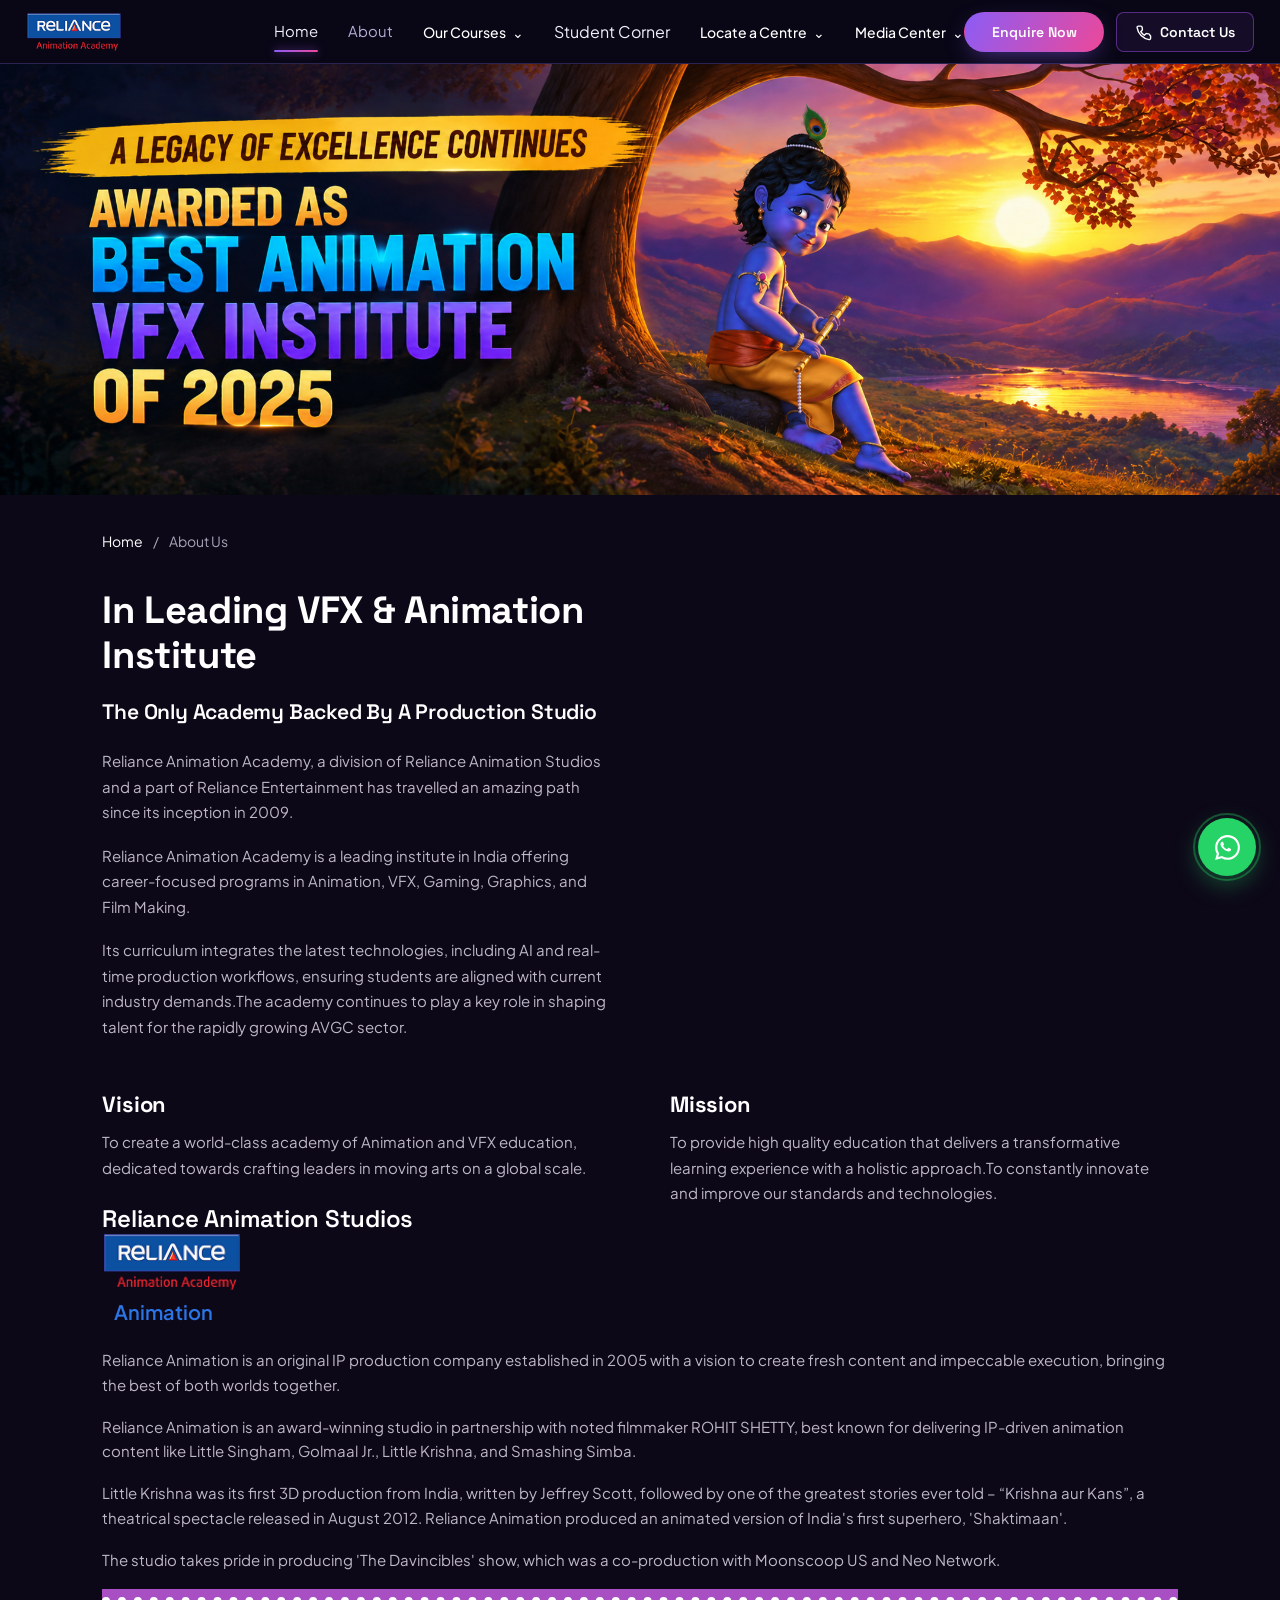
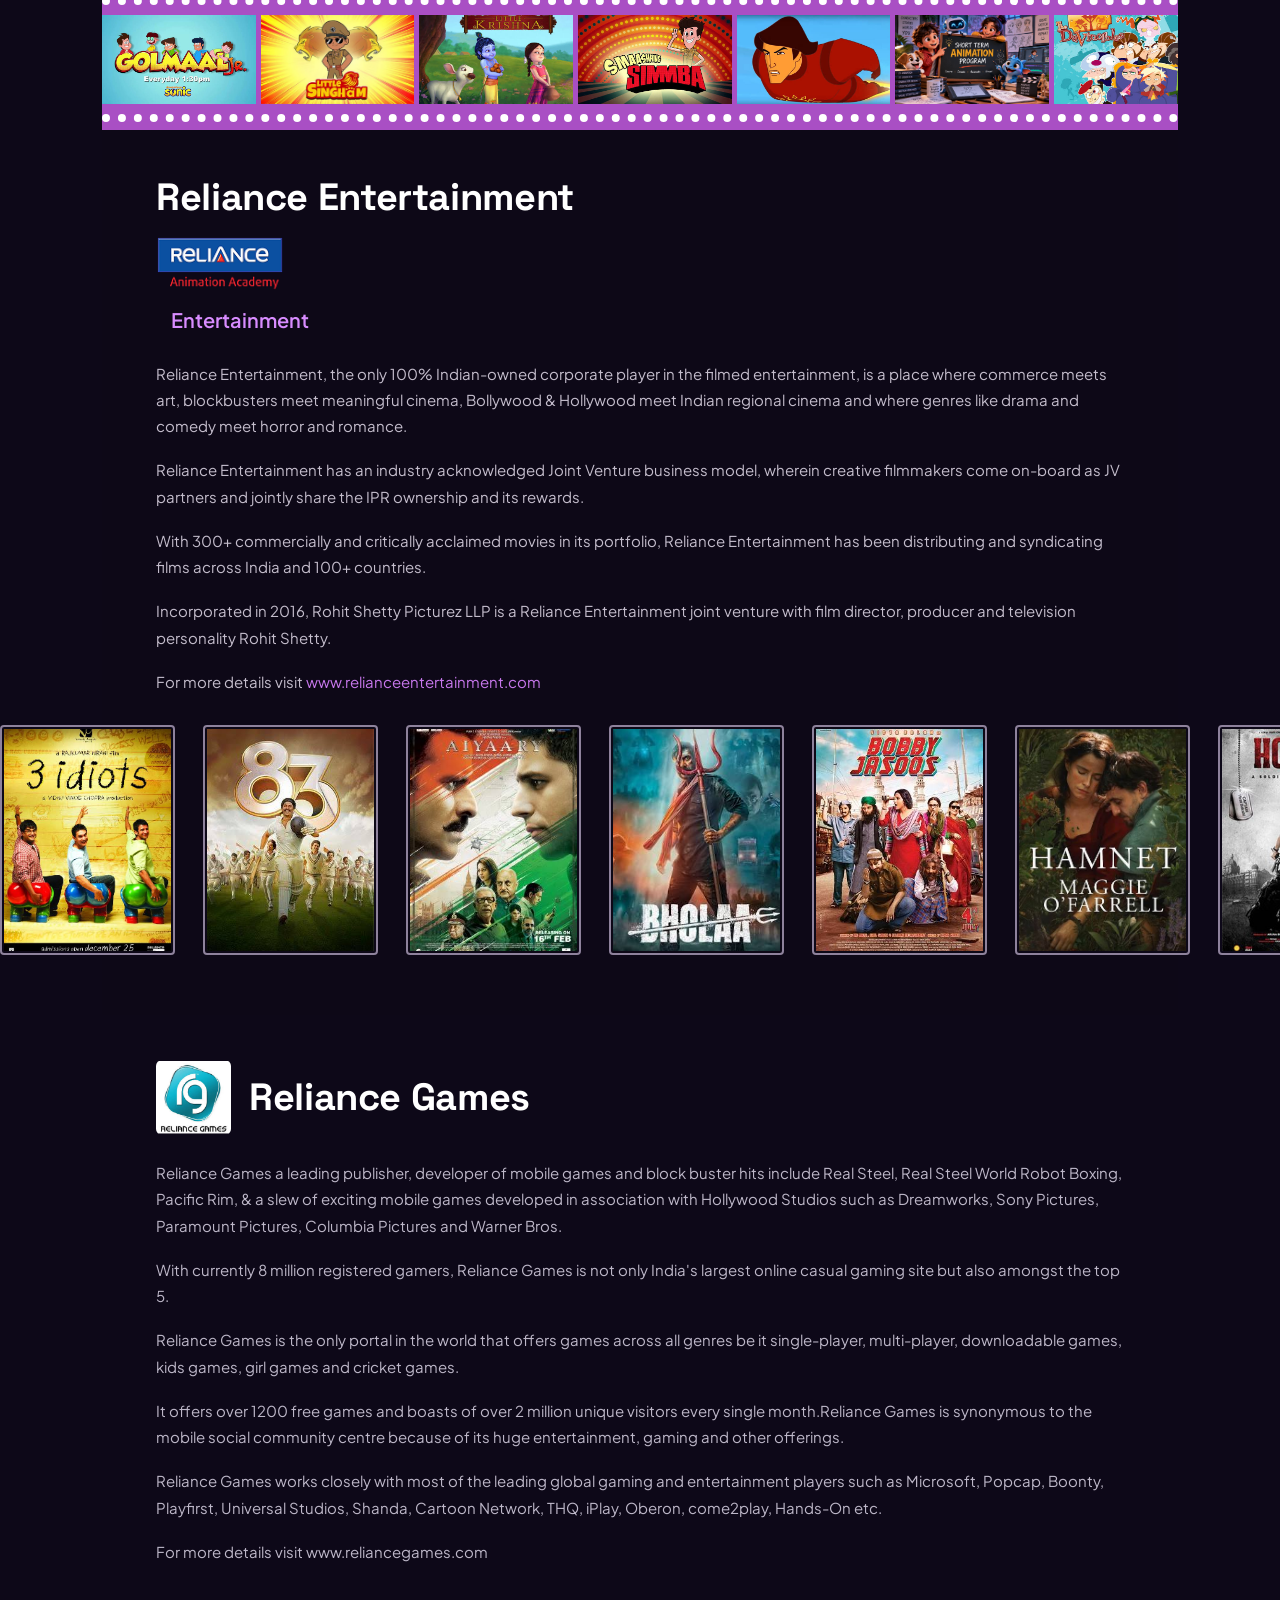
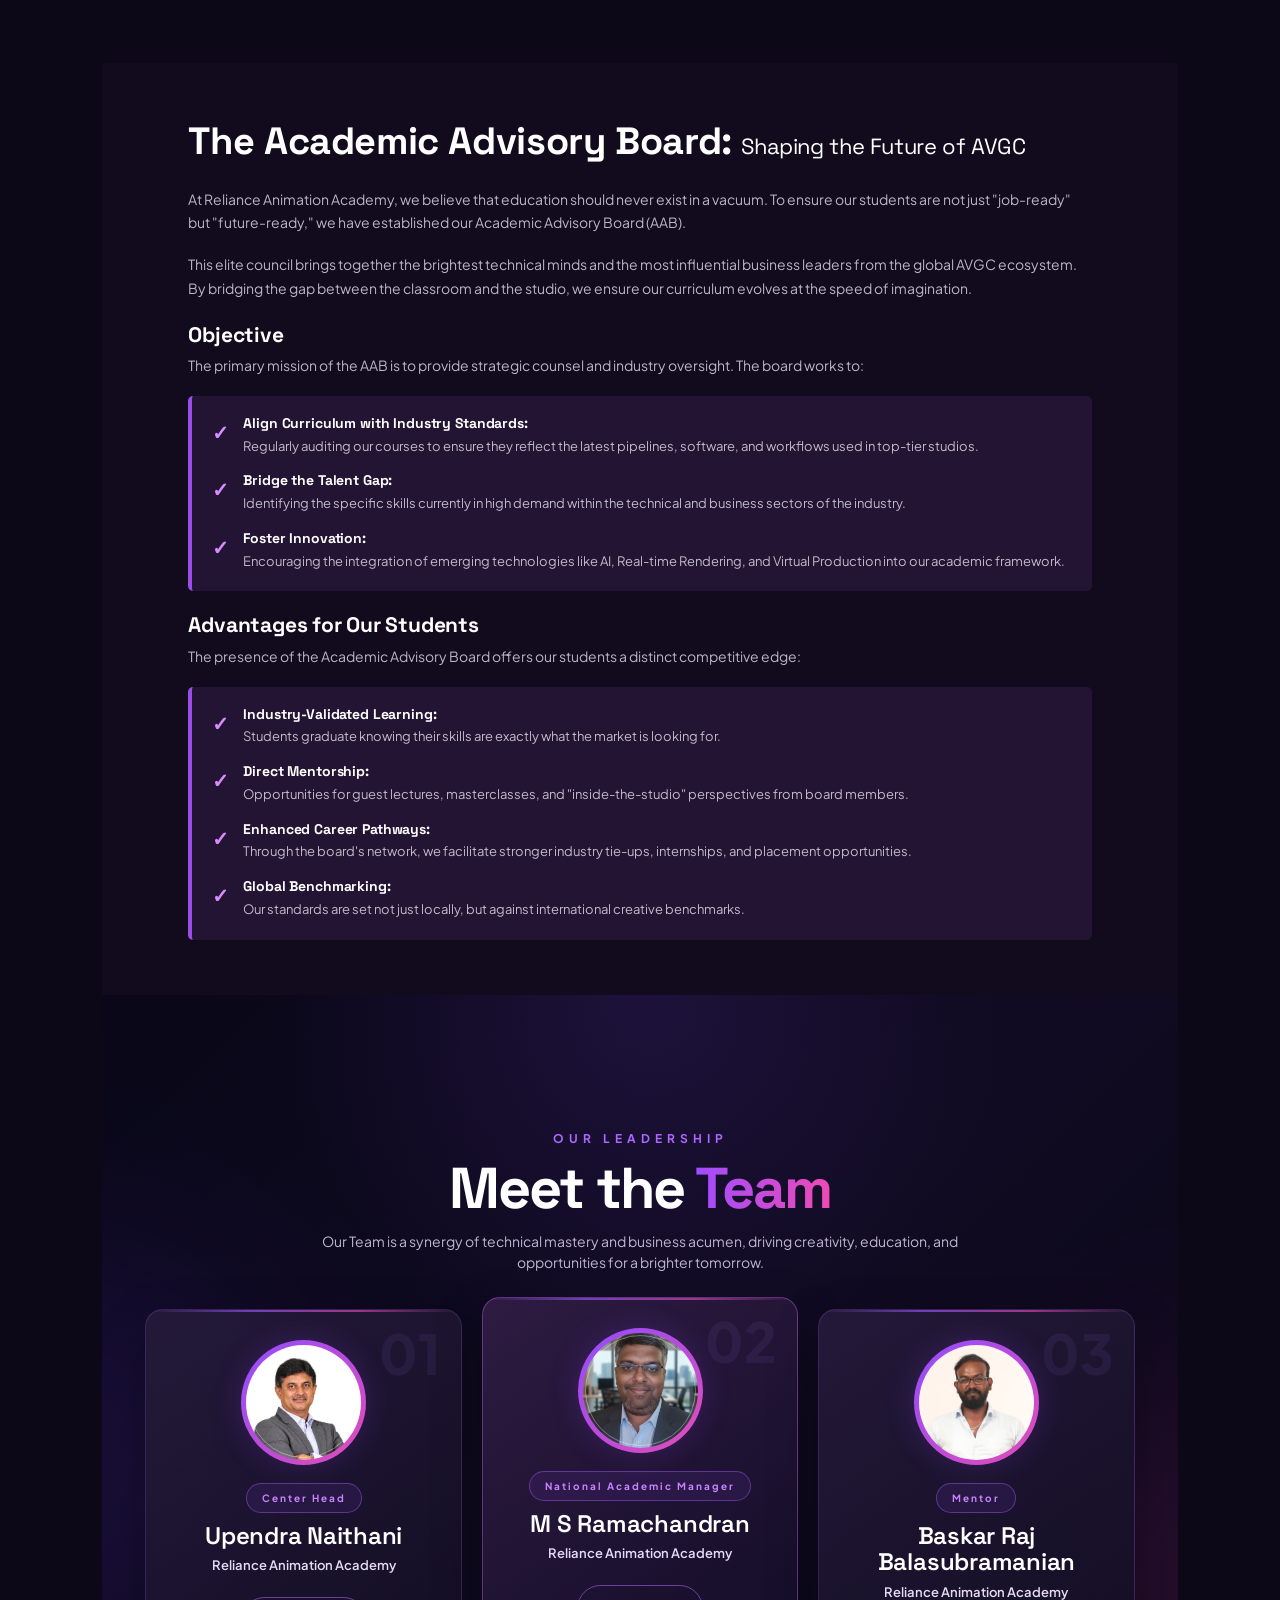
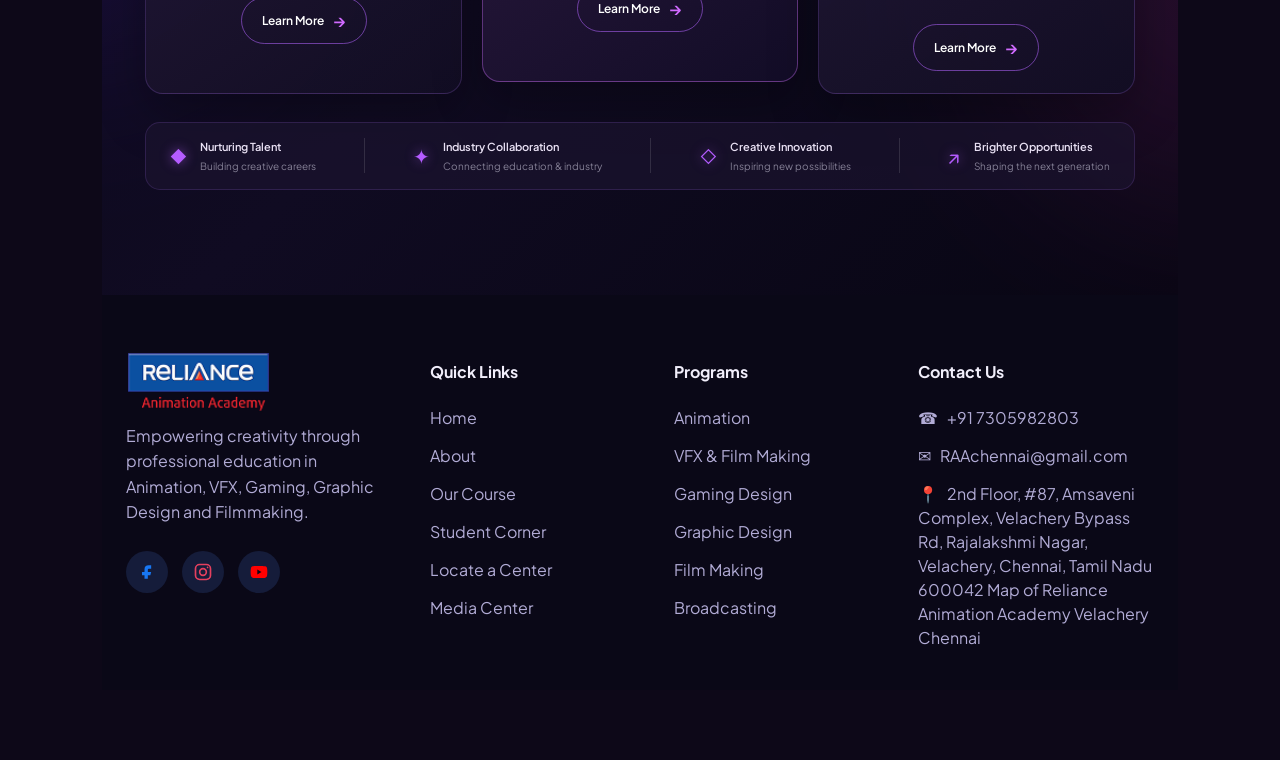
==== about.html @ 88304ef8 ""updated"" ====
<!-- about us page -->
<!DOCTYPE html>
<html lang='en'>
<head>
    <meta charset='utf-8'>
    <meta name='viewport' content='width=device-width, initial-scale=1'>
    <title>relianceacademyindia</title>
    <link rel="shortcut icon" href="public/favicon.ico">
    <link rel='stylesheet' href='main.css'>
    <link rel="preconnect" href="https://fonts.googleapis.com">
<link rel="preconnect" href="https://fonts.gstatic.com" crossorigin>
<link href="https://fonts.googleapis.com/css2?family=Space+Grotesk:wght@400;500;600;700&family=Plus+Jakarta+Sans:wght@400;500;600;700&display=swap" rel="stylesheet">
<link rel="stylesheet" href="style.css">
<link rel="stylesheet" href="about.css">
</head>
<body>
    <!-- ============ HEADER ============ -->
<header class="site-header" id="siteHeader">

  <div class="header-inner container">

    <!-- ================= LOGO ================= -->

    <a href="#top" class="brand">
      <img
        src="public/logo.png"
        alt="Reliance Animation Academy"
        class="brand-logo"
      >
    </a>


    <!-- ================= NAVIGATION ================= -->

    <nav class="main-nav" id="mainNav">

      <a href="index.html" class="nav-link active">Home</a>

      <a href="about.html" class="nav-link">About</a>


      <div class="nav-dropdown">

        <a href="#" class="dropdown-title">
          Our Courses
          <span>⌄</span>
        </a>

        <div class="dropdown-menu">

          <a href="animationCourse.html">
            <span>Animation & Gaming</span>
            <b></b>
          </a>

          <a href="vfxCourse.html">
            <span>Visual FX</span>
            <b></b>
          </a>

          <a href="graphicsCourse.html">
            <span>Graphics & Digital Design</span>
            <b></b>
          </a>

          <a href="filmMakingCourse.html">
            <span>Film Making</span>
            <b></b>
          </a>

          <a href="universityCourses.html">
            <span>University Courses</span>
            <b></b>
          </a>

          <a href="ShortTermCourses.html">
            <span>Short Term Courses</span>
            <b></b>
          </a>

        </div>

      </div>


      <a href="studentCorner.html">Student Corner</a>


      <div class="nav-dropdown">

        <a href="#" class="dropdown-title">
          Locate a Centre
          <span>⌄</span>
        </a>

        <div class="dropdown-menu">

          <a href="courseCenter.html">
            <span>Our Centers</span>
            <b></b>
          </a>

          <a href="PartnerWithUs.html">
            <span>Partner With Us</span>
            <b></b>
          </a>

        </div>

      </div>


      <div class="nav-dropdown">

        <a href="#" class="dropdown-title">
          Media Center
          <span>⌄</span>
        </a>

        <div class="dropdown-menu">

          <a href="news.html">
            <span>News</span>
            <b></b>
          </a>

          

          <a href="events.html">
            <span>Events</span>
            <b></b>
          </a>

        </div>

      </div>

    </nav>


    <!-- ================= RIGHT BUTTONS ================= -->

    <div class="header-actions">

      <!-- ENQUIRE NOW -->

      <a href="index.html#contact" class="btn btn-primary">
        Enquire Now
      </a>


      <!-- CONTACT US -->

      <a href="#footer" class="btn btn-contact">

        <svg
          class="contact-call-icon"
          viewBox="0 0 24 24"
          fill="none"
          xmlns="http://www.w3.org/2000/svg"
        >

          <path
            d="M22 16.92V20A2 2 0 0 1 19.82 22
            A19.86 19.86 0 0 1 3 5.18
            A2 2 0 0 1 5 3H8.09
            A2 2 0 0 1 10.09 4.72
            L10.45 7.29
            A2 2 0 0 1 9.88 9.02
            L8.09 10.91
            A16 16 0 0 0 13.09 15.91
            L14.98 14.12
            A2 2 0 0 1 16.71 13.55
            L19.28 13.91
            A2 2 0 0 1 21 15.91
            L22 16.92Z"
            stroke="currentColor"
            stroke-width="2"
            stroke-linecap="round"
            stroke-linejoin="round"
          />

        </svg>

        Contact Us

      </a>


      <!-- MOBILE MENU -->

      <button
        class="nav-toggle"
        id="navToggle"
        aria-label="Toggle menu"
        aria-expanded="false"
      >

        <span></span>
        <span></span>
        <span></span>

      </button>

    </div>

  </div>

</header>
<img src="public/AboutImg.webp" alt="About-Image"/>
<section class="about-section">

    <!-- Breadcrumb -->
    <div class="breadcrumb">
        <span>Home</span>
        <span>/</span>
        <span>About Us</span>
    </div>

    <!-- About Main Content -->
    <div class="about-main">

        <!-- Left Content -->
        <div class="about-content">

            <h1>In Leading VFX & Animation Institute</h1>

            <h2>The Only Academy Backed By A Production Studio</h2>

            <p>
                Reliance Animation Academy, a division of Reliance Animation
                Studios and a part of Reliance Entertainment has travelled an
                amazing path since its inception in 2009.
            </p>

            <p>
                Reliance Animation Academy is a leading institute in India
                offering career-focused programs in Animation, VFX, Gaming,
                Graphics, and Film Making.
            </p>

            <p>
                Its curriculum integrates the latest technologies, including
                AI and real-time production workflows, ensuring students are
                aligned with current industry demands.The academy continues to play a key role in shaping talent for the rapidly growing AVGC sector.
            </p>

        </div>

        <!-- Right Video -->
        <div class="video-card h-100">
			<iframe width="500px" height="450px" src="https://www.youtube.com/embed/4Z4Nk7CXVIM?si=t3Np0jSHxAnZY1Uk" title="YouTube video player" frameborder="0" allow="accelerometer; autoplay; clipboard-write; encrypted-media; gyroscope; picture-in-picture; web-share" referrerpolicy="strict-origin-when-cross-origin" allowfullscreen=""></iframe>
		</div>

    </div>

    <!-- Vision & Mission -->
    <div class="vision-mission">

        <div class="vision">
            <h2>Vision</h2>

            <p>
                To create a world-class academy of Animation and VFX education,
                dedicated towards crafting leaders in moving arts on a global scale.
            </p>
        </div>

        <div class="mission">
            <h2>Mission</h2>

            <p>
                To provide high quality education that delivers a transformative
                learning experience with a holistic approach.To constantly innovate and improve our standards and technologies.
            </p>
        </div>

    </div>



    <h1>Reliance Animation Studios</h1>

    <div class="studio-logo">
        <img src="public/logo.png" alt="Reliance Animation">
        <span>Animation</span>
    </div>

    <div class="studio-content">

        <p>
            Reliance Animation is an original IP production company established
            in 2005 with a vision to create fresh content and impeccable execution,
            bringing the best of both worlds together.
        </p>

        <p>
            Reliance Animation is an award-winning studio in partnership with
            noted filmmaker ROHIT SHETTY, best known for delivering IP-driven
            animation content like Little Singham, Golmaal Jr., Little Krishna,
            and Smashing Simba.
        </p>

        <p>
            Little Krishna was its first 3D production from India, written by
            Jeffrey Scott, followed by one of the greatest stories ever told –
            “Krishna aur Kans”, a theatrical spectacle released in August 2012.
            Reliance Animation produced an animated version of India's first
            superhero, 'Shaktimaan'.
        </p>

        <p>
            The studio takes pride in producing 'The Davincibles' show, which
            was a co-production with Moonscoop US and Neo Network.
        </p>

    </div>
    <!-- =========================
     ANIMATION FILM STRIP
========================= -->

<section class="animation-strip">

    <div class="film-strip">

        <img src="public/golmal.png" alt="Golmaal Jr">
        <img src="public/littlesingham.png" alt="Little Singham">
        <img src="public/littlekrishna.png" alt="Little Krishna">        
        <img src="public/smashingSimba.png" alt="Smashing Simba">
        <img src="public/sakthimaan.png" alt="Shaktimaan">
        <img src="public/krishnaAur.png" alt="Krishna Aur Kans">
        <img src="public/theDavinicible.png" alt="The Davincibles">

    </div>

</section>


<!-- =========================
     RELIANCE ENTERTAINMENT
========================= -->

<section class="entertainment-section">

    <h1>Reliance Entertainment</h1>

    <div class="entertainment-logo">
        <img src="public/logo.png" alt="Reliance">
        <span>Entertainment</span>
    </div>

    <div class="entertainment-content">

        <p>
            Reliance Entertainment, the only 100% Indian-owned corporate player
            in the filmed entertainment, is a place where commerce meets art,
            blockbusters meet meaningful cinema, Bollywood & Hollywood meet
            Indian regional cinema and where genres like drama and comedy meet
            horror and romance.
        </p>

        <p>
            Reliance Entertainment has an industry acknowledged Joint Venture
            business model, wherein creative filmmakers come on-board as JV
            partners and jointly share the IPR ownership and its rewards.
        </p>

        <p>
            With 300+ commercially and critically acclaimed movies in its
            portfolio, Reliance Entertainment has been distributing and
            syndicating films across India and 100+ countries.
        </p>

        <p>
            Incorporated in 2016, Rohit Shetty Picturez LLP is a Reliance
            Entertainment joint venture with film director, producer and
            television personality Rohit Shetty.
        </p>

        <p>
            For more details visit
            <a href="#">www.relianceentertainment.com</a>
        </p>

    </div>


    <!-- MOVIE POSTERS -->

    <!-- MOVIE POSTERS RUNNING -->

<div class="movie-slider">

    <div class="movie-track">

        <!-- First set -->
        <img src="public/movies//3idiots.webp" alt="3idiots">
        <img src="public/movies//83.webp" alt="83">
        <img src="public/movies//aiyaary.webp" alt="aiyaary">
        <img src="public/movies//Bholaa.webp" alt="Bholaa">
        <img src="public/movies//Bobby Jasoos.webp" alt="Bobby Jasoos">
        <img src="public/movies//Hamnet.webp" alt="Hamnet">
        <img src="public/movies//holyday.webp" alt="holyday">
        <img src="public/movies//ib71.webp" alt="ib71">
        <img src="public/movies//Jubilee.webp" alt="Jubilee">
        <img src="public/movies//panipat.webp" alt="panipat">
        <img src="public/movies//Simmba.webp" alt="Simmba">
        <img src="public/movies//super30.webp" alt="super30">
        <img src="public/movies//vikram vedha.webp" alt="vikram vedha">
        <img src="public/movies//vishwaroopam2.webp" alt="vishwaroopam2">

        
        

        <!-- Duplicate set for seamless running -->
        <img src="public/movies//3idiots.webp" alt="3idiots">
        <img src="public/movies//83.webp" alt="83">
        <img src="public/movies//aiyaary.webp" alt="aiyaary">
        <img src="public/movies//Bholaa.webp" alt="Bholaa">
        <img src="public/movies//Bobby Jasoos.webp" alt="Bobby Jasoos">
        <img src="public/movies//Hamnet.webp" alt="Hamnet">
        <img src="public/movies//holyday.webp" alt="holyday">
        <img src="public/movies//ib71.webp" alt="ib71">
        <img src="public/movies//Jubilee.webp" alt="Jubilee">
        <img src="public/movies//panipat.webp" alt="panipat">
        <img src="public/movies//Simmba.webp" alt="Simmba">
        <img src="public/movies//super30.webp" alt="super30">
        <img src="public/movies//vikram vedha.webp" alt="vikram vedha">
        <img src="public/movies//vishwaroopam2.webp" alt="vishwaroopam2">

    </div>

</div>

</section>


<!-- =========================
     RELIANCE GAMES
========================= -->

<section class="games-section">

    <div class="games-heading">

        <img src="public/Reliance-Game.webp" alt="Reliance Games">

        <h1>Reliance Games</h1>

    </div>

    <div class="games-content">

        <p>
            Reliance Games a leading publisher, developer of mobile games and
            block buster hits include Real Steel, Real Steel World Robot Boxing,
            Pacific Rim, & a slew of exciting mobile games developed in
            association with Hollywood Studios such as Dreamworks, Sony Pictures,
            Paramount Pictures, Columbia Pictures and Warner Bros.
        </p>

        <p>
            With currently 8 million registered gamers, Reliance Games is not
            only India's largest online casual gaming site but also amongst
            the top 5.
        </p>

        <p>
            Reliance Games is the only portal in the world that offers games
            across all genres be it single-player, multi-player, downloadable
            games, kids games, girl games and cricket games.
        </p>

        <p>
            It offers over 1200 free games and boasts of over 2 million unique
            visitors every single month.Reliance Games is synonymous to the mobile social community centre because of its huge entertainment, gaming and other offerings.
        </p>
        <p>
           Reliance Games works closely with most of the leading global gaming and entertainment players such as Microsoft, Popcap, Boonty, Playfirst, Universal Studios, Shanda, Cartoon Network, THQ, iPlay, Oberon, come2play, Hands-On etc.
        </p>
        <p>
            For more details visit <a href="#">www.reliancegames.com</a>
        </p>

    </div>

</section>
<!-- =========================
     ACADEMIC ADVISORY BOARD
========================= -->

<section class="academic-section">

    <h1>
        The Academic Advisory Board:
        <span>Shaping the Future of AVGC</span>
    </h1>

    <p>
        At Reliance Animation Academy, we believe that education should never
        exist in a vacuum. To ensure our students are not just "job-ready"
        but "future-ready," we have established our Academic Advisory Board (AAB).
    </p>

    <p>
        This elite council brings together the brightest technical minds and
        the most influential business leaders from the global AVGC ecosystem.
        By bridging the gap between the classroom and the studio, we ensure
        our curriculum evolves at the speed of imagination.
    </p>


    <!-- Objective -->

    <h2>Objective</h2>

    <p>
        The primary mission of the AAB is to provide strategic counsel and
        industry oversight. The board works to:
    </p>

    <div class="board-box">

        <div class="board-item">
            <span>✓</span>
            <div>
                <h3>Align Curriculum with Industry Standards:</h3>
                <p>
                    Regularly auditing our courses to ensure they reflect
                    the latest pipelines, software, and workflows used in
                    top-tier studios.
                </p>
            </div>
        </div>

        <div class="board-item">
            <span>✓</span>
            <div>
                <h3>Bridge the Talent Gap:</h3>
                <p>
                    Identifying the specific skills currently in high demand
                    within the technical and business sectors of the industry.
                </p>
            </div>
        </div>

        <div class="board-item">
            <span>✓</span>
            <div>
                <h3>Foster Innovation:</h3>
                <p>
                    Encouraging the integration of emerging technologies like
                    AI, Real-time Rendering, and Virtual Production into our
                    academic framework.
                </p>
            </div>
        </div>

    </div>


    <!-- Advantages -->

    <h2>Advantages for Our Students</h2>

    <p>
        The presence of the Academic Advisory Board offers our students a
        distinct competitive edge:
    </p>

    <div class="board-box">

        <div class="board-item">
            <span>✓</span>
            <div>
                <h3>Industry-Validated Learning:</h3>
                <p>
                    Students graduate knowing their skills are exactly what
                    the market is looking for.
                </p>
            </div>
        </div>

        <div class="board-item">
            <span>✓</span>
            <div>
                <h3>Direct Mentorship:</h3>
                <p>
                    Opportunities for guest lectures, masterclasses, and
                    "inside-the-studio" perspectives from board members.
                </p>
            </div>
        </div>

        <div class="board-item">
            <span>✓</span>
            <div>
                <h3>Enhanced Career Pathways:</h3>
                <p>
                    Through the board's network, we facilitate stronger
                    industry tie-ups, internships, and placement opportunities.
                </p>
            </div>
        </div>

        <div class="board-item">
            <span>✓</span>
            <div>
                <h3>Global Benchmarking:</h3>
                <p>
                    Our standards are set not just locally, but against
                    international creative benchmarks.
                </p>
            </div>
        </div>

    </div>

</section>


<!-- =========================
     MEET THE BOARD
========================= -->
<!-- =========================================================
     MEET THE BOARD SECTION
========================================================= -->

<section class="board-section" id="board">

    <!-- BACKGROUND DECORATION -->
    <div class="board-bg-glow board-glow-left"></div>
    <div class="board-bg-glow board-glow-right"></div>


    <!-- SECTION HEADER -->

    <div class="board-section-header">

        <span class="board-eyebrow">
            OUR LEADERSHIP
        </span>

        <h2>
            Meet the <span>Team</span>
        </h2>

        <p>
            Our Team is a synergy of technical mastery and business acumen,
            driving creativity, education, and opportunities for a brighter tomorrow.
        </p>

    </div>


    <!-- =====================================================
         BOARD MEMBERS
    ====================================================== -->

    <div class="board-container">


        <!-- =================================================
             MEMBER 1
        ================================================== -->

        <article class="board-card">

            <div class="board-number">
                01
            </div>

            <div class="board-photo">

                <img
                    src="public/board1 (2).png"
                    alt="Ashish SK"
                >

            </div>


            <div class="board-info">

                <span class="board-role">
                    Center Head
                </span>

                <h3>
                    Upendra Naithani
                </h3>

                <p class="board-company">
                   Reliance Animation Academy
                </p>


                <button
                    type="button"
                    class="learn-more-btn"
                    onclick="openBoardDetails('ashish')"
                >
                    Learn More
                    <span>→</span>
                </button>

            </div>

        </article>



        <!-- =================================================
             MEMBER 2
        ================================================== -->

        <article class="board-card board-card-center">

            <div class="board-number">
                02
            </div>

            <div class="board-photo">

                <img
                    src="public/board2.jpeg"
                    alt="Aashish Mall"
                >

            </div>


            <div class="board-info">

                <span class="board-role">
                    National Academic Manager
                </span>

                <h3>
                   M S Ramachandran
                </h3>

                <p class="board-company">
                    Reliance Animation Academy
                </p>

                

                <button
                    type="button"
                    class="learn-more-btn"
                    onclick="openBoardDetails('aashish')"
                >
                    Learn More
                    <span>→</span>
                </button>

            </div>

        </article>



        <!-- =================================================
             MEMBER 3
        ================================================== -->

        <article class="board-card">

            <div class="board-number">
                03
            </div>

            <div class="board-photo">

                <img
                    src="public/board3.jpeg"
                    alt="Ankur Chauhan"
                >

            </div>


            <div class="board-info">

                <span class="board-role">
                    Mentor
                </span>

                <h3>
                   Baskar Raj Balasubramanian
                </h3>

                <p class="board-company">
                     Reliance Animation Academy
                </p>

                

                <button
                    type="button"
                    class="learn-more-btn"
                    onclick="openBoardDetails('ankur')"
                >
                    Learn More
                    <span>→</span>
                </button>

            </div>

        </article>

    </div>



    <!-- =====================================================
         BOTTOM HIGHLIGHTS
    ====================================================== -->

    <div class="board-highlights">

        <div class="board-highlight">

            <span class="highlight-icon">◆</span>

            <div>
                <strong>Nurturing Talent</strong>
                <small>Building creative careers</small>
            </div>

        </div>


        <div class="highlight-divider"></div>


        <div class="board-highlight">

            <span class="highlight-icon">✦</span>

            <div>
                <strong>Industry Collaboration</strong>
                <small>Connecting education &amp; industry</small>
            </div>

        </div>


        <div class="highlight-divider"></div>


        <div class="board-highlight">

            <span class="highlight-icon">◇</span>

            <div>
                <strong>Creative Innovation</strong>
                <small>Inspiring new possibilities</small>
            </div>

        </div>


        <div class="highlight-divider"></div>


        <div class="board-highlight">

            <span class="highlight-icon">↗</span>

            <div>
                <strong>Brighter Opportunities</strong>
                <small>Shaping the next generation</small>
            </div>

        </div>

    </div>

</section>



<!-- =========================================================
     BOARD MEMBER DETAIL MODAL
========================================================= -->

<div
    class="board-detail-overlay"
    id="boardDetailOverlay"
>

    <div
        class="board-detail-card"
        id="boardDetailCard"
    >

        <!-- CLOSE BUTTON -->

        <button
            type="button"
            class="board-detail-close"
            id="boardDetailClose"
            aria-label="Close"
        >
            ×
        </button>



        <!-- LEFT IMAGE -->

        <div class="board-detail-image">

            <div class="detail-image-glow"></div>

            <img
                id="boardDetailImage"
                src=""
                alt=""
            >

        </div>



        <!-- RIGHT CONTENT -->

        <div class="board-detail-content">

            <span
                class="board-detail-role"
                id="boardDetailRole"
            ></span>


            <h2
                id="boardDetailName"
            ></h2>


            <h4
                id="boardDetailCompany"
            ></h4>


            <div class="detail-line"></div>


            <p
                id="boardDetailDescription"
            ></p>


            <div class="detail-tags">

                <span>Leadership</span>
                <span>Creative</span>
                <span>Industry</span>

            </div>

        </div>

    </div>

</div>
<!-- ============ FOOTER ============ -->
<footer class="site-footer" id="footer">
  <div class="container footer-grid">

    <!-- Brand -->
    <div class="footer-brand">

      <a href="#top" class="brand">
        <img
          src="public/logo.png"
          alt="Reliance Animation Academy"
          class="footer-logo"
        >
      </a>

      <p>
        Empowering creativity through professional education
        in Animation, VFX, Gaming, Graphic Design and Filmmaking.
      </p>

      <!-- Social Media Icons -->
      <div class="footer-socials">

        <!-- Facebook -->
        <a
          href="facebook.com/relianceanimationsacademy"
          target="_blank"
          rel="noopener noreferrer"
          aria-label="Facebook"
          class="social-facebook"
        >
          <svg viewBox="0 0 24 24" aria-hidden="true">
            <path
              d="M14 8h3V4h-3c-3.3 0-5 1.7-5 5v3H6v4h3v4h4v-4h3l1-4h-4V9c0-.7.3-1 1-1z"
              fill="currentColor"
            />
          </svg>
        </a>

        <!-- Instagram -->
        <a
          href="https://www.instagram.com/reliance_animation_academy?igshid=MzRlODBiNWFlZA%3D%3D"
          target="_blank"
          rel="noopener noreferrer"
          aria-label="Instagram"
          class="social-instagram"
        >
          <svg viewBox="0 0 24 24" aria-hidden="true">
            <rect
              x="3"
              y="3"
              width="18"
              height="18"
              rx="5"
              fill="none"
              stroke="currentColor"
              stroke-width="2"
            />
            <circle
              cx="12"
              cy="12"
              r="4"
              fill="none"
              stroke="currentColor"
              stroke-width="2"
            />
            <circle
              cx="17.5"
              cy="6.5"
              r="1"
              fill="currentColor"
            />
          </svg>
        </a>

     
       <!-- YouTube -->
        <a
          href="#"
          target="_blank"
          rel="noopener noreferrer"
          aria-label="YouTube"
          class="social-youtube"
        >
          <svg viewBox="0 0 24 24" aria-hidden="true">
            <path
              d="M21.6 7.2a2.8 2.8 0 0 0-2-2C17.8 4.7 12 4.7 12 4.7s-5.8 0-7.6.5a2.8 2.8 0 0 0-2 2C2 9 2 12 2 12s0 3 .4 4.8a2.8 2.8 0 0 0 2 2c1.8.5 7.6.5 7.6.5s5.8 0 7.6-.5a2.8 2.8 0 0 0 2-2C22 15 22 12 22 12s0-3-.4-4.8z"
              fill="currentColor"
            />
            <path
              d="M10 9l5 3-5 3V9z"
              fill="var(--bg)"
            />
          </svg>
        </a>

        <!-- LinkedIn -->
        

        
       

      </div>
    </div>


    <!-- Quick Links -->
    <div class="footer-column">

      <h4>Quick Links</h4>

      <a href="index.html">Home</a>
      <a href="about.html">About</a>
      <a href="contact">Our Course</a>
      <a href="studentCorner.html">Student Corner</a>
      <a href="courseCenter.html">Locate a Center</a>
      <a href="#contact">Media Center</a>

    </div>


    <!-- Programs -->
    <div class="footer-column">

      <h4>Programs</h4>

      <a href="animationCourse.html">Animation</a>
      <a href="vfxCourse.html">VFX &amp; Film Making</a>
      <a href="animationCourse.html">Gaming Design</a>
      <a href="graphicsCourse.html">Graphic Design</a>
      <a href="filmMakingCourse.html">Film Making</a>
      <a href="filmMakingCourse.html">Broadcasting</a>

    </div>


    <!-- Contact -->
    <div class="footer-column footer-contact">

      <h4>Contact Us</h4>

      <p>
        ☎ &nbsp; +91 7305982803
      </p>

      <p>
        ✉ &nbsp; RAAchennai@gmail.com
      </p>

      <p>
        📍 &nbsp; 2nd Floor, #87, Amsaveni Complex, Velachery Bypass Rd, Rajalakshmi Nagar, Velachery, Chennai, Tamil Nadu 600042
Map of Reliance Animation Academy Velachery Chennai
      </p>

    </div>

  </div>
</footer>


<button
  class="back-to-top"
  id="backToTop"
  aria-label="Back to top"
>
  &#8593;
</button>


<script src="script.js"></script>
<script src="hero-scroll.js"></script>

<!-- =========================
     FLOATING WHATSAPP BUTTON
========================= -->

<a
    href="https://wa.me/7305900234"
    class="floating-whatsapp"
    target="_blank"
    rel="noopener noreferrer"
    aria-label="Chat with us on WhatsApp"
>
    <svg
        viewBox="0 0 32 32"
        xmlns="http://www.w3.org/2000/svg"
    >
        <path
            fill="currentColor"
            d="M19.11 17.23c-.27-.14-1.59-.78-1.83-.87-.25-.09-.42-.14-.6.14-.18.27-.69.87-.84 1.05-.15.18-.31.2-.58.07-.27-.14-1.14-.42-2.17-1.34-.8-.71-1.34-1.59-1.5-1.86-.16-.27-.02-.42.12-.56.12-.12.27-.31.4-.47.14-.16.18-.27.27-.45.09-.18.05-.34-.02-.47-.07-.14-.6-1.45-.82-1.99-.22-.52-.44-.45-.6-.46h-.51c-.18 0-.47.07-.71.34-.25.27-.94.92-.94 2.24s.96 2.6 1.09 2.78c.14.18 1.89 2.88 4.58 4.04.64.28 1.14.45 1.53.58.64.2 1.22.17 1.68.1.51-.08 1.59-.65 1.82-1.28.22-.63.22-1.17.15-1.28-.06-.11-.24-.18-.51-.31z"
        />

        <path
            fill="currentColor"
            d="M16.02 3.2c-7.07 0-12.8 5.73-12.8 12.8 0 2.26.59 4.46 1.72 6.4L3.2 28.8l6.55-1.72a12.75 12.75 0 0 0 6.27 1.64h.01c7.07 0 12.8-5.73 12.8-12.8S23.09 3.2 16.02 3.2zm0 23.36h-.01a10.58 10.58 0 0 1-5.39-1.47l-.39-.23-3.89 1.02 1.04-3.79-.25-.39a10.59 10.59 0 1 1 8.89 4.86z"
        />
    </svg>
</a>
 <script src="board.js"></script> 
</body>
</html>
---- style.css ----
/* ==========================================================
   Nova Animation Academy — Landing Page
   Tokens
   ========================================================== */

:root {
  --bg: #0a0817;
  --bg-alt: #120e26;
  --surface: #17123333;
  --surface-solid: #171233;
  --border: #2a2450;
  --text: #f1eefb;
  --text-dim: #b2acd6;
  --violet: #8b5cf6;
  --magenta: #ec4899;
  --cyan: #22d3ee;
  --gold: #f5b942;
  --gradient: linear-gradient(120deg, var(--violet), var(--magenta));
  --gradient-cyan: linear-gradient(120deg, var(--cyan), var(--violet));

  --font-display: 'Space Grotesk', sans-serif;
  --font-body: 'Plus Jakarta Sans', sans-serif;

  --container: 1180px;
  --radius-s: 10px;
  --radius-m: 18px;
  --radius-l: 28px;
}

*,
*::before,
*::after {
  box-sizing: border-box;
}

html {
  scroll-behavior: smooth;
}

body {
  margin: 0;
  background: var(--bg);
  color: var(--text);
  font-family: var(--font-body);
  font-size: 16px;
  line-height: 1.6;
  -webkit-font-smoothing: antialiased;
}

@media (prefers-reduced-motion: reduce) {
  html {
    scroll-behavior: auto;
  }

  * {
    animation-duration: 0.01ms !important;
    transition-duration: 0.01ms !important;
  }
}

img {
  max-width: 100%;
  display: block;
}

a {
  color: inherit;
  text-decoration: none;
}

button {
  font: inherit;
  cursor: pointer;
}

ul {
  list-style: none;
  margin: 0;
  padding: 0;
}

.container {
  width: 100%;
  max-width: var(--container);
  margin-inline: auto;
  padding-inline: 24px;
}

h1,
h2,
h3 {
  font-family: var(--font-display);
  font-weight: 600;
  line-height: 1.12;
  margin: 0;
  letter-spacing: -0.01em;
}

:focus-visible {
  outline: 2px solid var(--cyan);
  outline-offset: 3px;
  border-radius: 4px;
}

.eyebrow {
  font-family: var(--font-display);
  font-size: 0.85rem;
  font-weight: 500;
  color: var(--cyan);
  margin: 0 0 10px;
  letter-spacing: 0.01em;
}

.section-title {
  font-size: clamp(1.8rem, 3vw, 2.5rem);
  max-width: 620px;
  margin-bottom: 40px;
}


/* ==========================================================
   Buttons
   ========================================================== */

.btn {
  display: inline-flex;
  align-items: center;
  justify-content: center;
  gap: 8px;
  padding: 15px 26px;
  border-radius: 99px;
  font-family: var(--font-display);
  font-weight: 500;
  font-size: 0.95rem;
  border: 1px solid transparent;
  transition:
    transform 0.2s ease,
    box-shadow 0.2s ease,
    background 0.2s ease;
  white-space: nowrap;
}

.btn-primary {
  background: var(--gradient);
  color: #fff;
  box-shadow: 0 8px 24px -8px rgba(139, 92, 246, 0.6);
}

.btn-primary:hover {
  transform: translateY(-2px);
  box-shadow: 0 12px 28px -8px rgba(236, 72, 153, 0.55);
}

.btn-ghost {
  background: transparent;
  border-color: var(--border);
  color: var(--text);
}

.btn-ghost:hover {
  border-color: var(--cyan);
  color: var(--cyan);
}

.btn-lg {
  padding: 15px 32px;
  font-size: 1rem;
}

.btn-block {
  width: 100%;
}


/* ==========================================================
   Header
   ========================================================== */
/* =========================================================
   NAVBAR
========================================================= */

.navbar {
    display: flex;
    align-items: center;
    gap: 35px;
    background: #0b0810;
    padding: 20px 35px;
}

.navbar > a,
.dropdown-title {
    color: #ffffff;
    text-decoration: none;
    font-size: 14px;
    font-weight: 500;
}


/* =========================================================
   SITE HEADER
========================================================= */

.site-header {
    position: sticky;
    top: 0;
    z-index: 1000;

    height: 64px;

    background: rgba(10, 8, 23, 0.95);
    backdrop-filter: blur(14px);

    border-bottom: 1px solid var(--border);
}


/* =========================================================
   HEADER INNER
   LOGO = LEFT
   NAV = CENTER
   BUTTONS = RIGHT
========================================================= */

.header-inner {
    width: 100%;
    max-width: 100%;

    height: 64px;

    padding: 0 26px;
    margin: 0;

    display: grid;

    grid-template-columns: 1fr auto 1fr;

    align-items: center;

    box-sizing: border-box;
}


/* =========================================================
   LOGO - LEFT SIDE
========================================================= */

.brand {
    grid-column: 1;

    justify-self: start;

    display: flex;
    align-items: center;

    height: 64px;

    text-decoration: none;
}

.brand-logo {
    width: 96px;
    height: 56px;

    object-fit: contain;

    display: block;

    flex-shrink: 0;

    margin: 0;
}


/* =========================================================
   BRAND TEXT
========================================================= */

.brand-name {
    font-family: var(--font-display);
    font-weight: 700;
    font-size: 1.08rem;
}

.brand-sub {
    font-size: 0.72rem;
    color: var(--text-dim);
}


/* =========================================================
   MAIN NAVIGATION - EXACT CENTER
========================================================= */

.main-nav {
    grid-column: 2;

    justify-self: center;

    display: flex;
    align-items: center;
    justify-content: center;

    gap: 30px;

    white-space: nowrap;
}

.nav-link {
    position: relative;

    padding: 6px 0;

    font-size: 0.93rem;

    color: var(--text-dim);

    text-decoration: none;

    transition: color 0.2s ease;
}

.nav-link:hover,
.nav-link.active {
    color: var(--text);
}

.nav-link.active::after {
    content: "";

    position: absolute;

    left: 0;
    right: 0;

    bottom: -2px;

    height: 2px;

    background: var(--gradient);

    border-radius: 2px;
}


/* =========================================================
   DROPDOWN
========================================================= */

.nav-dropdown {
    position: relative;
}

.dropdown-title {
    display: flex;
    align-items: center;

    gap: 6px;

    color: #ffffff;

    text-decoration: none;

    font-size: 14px;
    font-weight: 500;

    white-space: nowrap;
}


/* =========================================================
   DROPDOWN BOX
========================================================= */

.dropdown-menu {
    position: absolute;

    top: calc(100% + 18px);
    left: -15px;

    width: 208px;

    /* Transparent Glass Background */
    background: #252334 !important;
    backdrop-filter: none !important;
    -webkit-backdrop-filter: none !important;
    opacity: 1 !important;

    border: 1px solid rgba(255, 255, 255, 0.15);

    border-radius: 8px;

    padding: 5px 0;

    box-shadow:
        0 12px 35px rgba(0, 0, 0, 0.35);

    opacity: 0;
    visibility: hidden;

    transform: translateY(-8px);

    transition:
        opacity 0.25s ease,
        visibility 0.25s ease,
        transform 0.25s ease;

    z-index: 9999;
}


/* SHOW ON HOVER */

.nav-dropdown:hover .dropdown-menu {
    opacity: 1;

    visibility: visible;

    transform: translateY(0);
}


/* =========================================================
   DROPDOWN ITEMS
========================================================= */

.dropdown-menu a {
    display: flex;

    align-items: center;

    justify-content: space-between;

    width: 100%;

    padding: 13px 14px;

    box-sizing: border-box;

    color: #ffffff;

    text-decoration: none;

    font-size: 13px;

    transition: 0.2s;
}


/* DROPDOWN HOVER */

.dropdown-menu a:hover {
     background: rgba(168, 85, 247, 0.20);
    color: #ffffff;
}


/* RIGHT ARROW */

.dropdown-menu b {
    font-size: 20px;

    font-weight: 400;

     color: #ffffff;
}

.dropdown-menu a:hover b {
     color: #c084fc;
}


/* =========================================================
   HEADER ACTIONS - RIGHT SIDE
========================================================= */

.header-actions {
    grid-column: 3;

    justify-self: end;

    display: flex;

    align-items: center;

    gap: 12px;

    flex-shrink: 0;
}


/* =========================================================
   ENQUIRE NOW
========================================================= */

.header-actions .btn-primary {
    width: 140px;

    height: 40px;

    padding: 0;

    display: flex;

    align-items: center;

    justify-content: center;

    font-size: 14px;

    font-weight: 600;

    border-radius: 20px;
}


/* =========================================================
   CONTACT US
========================================================= */

.btn-contact {
    height: 40px;

    padding: 0 18px;

    display: inline-flex;

    align-items: center;

    justify-content: center;

    gap: 8px;

    border: 1px solid rgba(168, 85, 247, 0.45);

    border-radius: 8px;

    background: rgba(168, 85, 247, 0.08);

    color: #ffffff;

    text-decoration: none;

    font-size: 14px;

    font-weight: 600;

    transition: all 0.3s ease;
}

.btn-contact:hover {
    background: #8b3dff;

    border-color: #8b3dff;

    color: #ffffff;

    transform: translateY(-2px);

    box-shadow:
        0 8px 25px rgba(139, 61, 255, 0.35);
}


/* CALL ICON */

.contact-call-icon {
    width: 17px;

    height: 17px;

    flex-shrink: 0;
}


/* =========================================================
   SOCIAL MEDIA
========================================================= */

.header-socials {
    display: flex;

    align-items: center;

    gap: 10px;
}

.header-social {
    width: 34px;

    height: 34px;

    display: flex;

    align-items: center;

    justify-content: center;

    border-radius: 50%;

    background: rgba(255, 255, 255, 0.08);

    color: var(--text);

    text-decoration: none;

    transition:
        transform 0.25s ease,
        background 0.25s ease,
        color 0.25s ease,
        box-shadow 0.25s ease;
}

.header-social svg {
    width: 17px;

    height: 17px;

    display: block;
}


/* SOCIAL COLORS */

.header-social.facebook {
    color: #1877f2;
}

.header-social.instagram {
    color: #e4405f;
}

.header-social.youtube {
    color: #ff0000;
}

.header-social.linkedin {
    color: #0a66c2;
}


/* SOCIAL HOVER */

.header-social:hover {
    transform: translateY(-3px) scale(1.08);

    background: rgba(255, 255, 255, 0.14);

    box-shadow:
        0 6px 16px rgba(0, 0, 0, 0.25);
}


/* KEYBOARD FOCUS */

.header-social:focus-visible {
    outline: 2px solid var(--cyan);

    outline-offset: 3px;
}


/* =========================================================
   MOBILE MENU
========================================================= */

.nav-toggle {
    display: none;

    flex-direction: column;

    gap: 5px;

    background: none;

    border: none;

    padding: 6px;

    cursor: pointer;
}

.nav-toggle span {
    width: 22px;

    height: 2px;

    background: var(--text);

    border-radius: 2px;

    transition:
        transform 0.25s ease,
        opacity 0.25s ease;
}

.nav-toggle.open span:nth-child(1) {
    transform: translateY(7px) rotate(45deg);
}

.nav-toggle.open span:nth-child(2) {
    opacity: 0;
}

.nav-toggle.open span:nth-child(3) {
    transform: translateY(-7px) rotate(-45deg);
}


/* =========================================================
   TABLET / SMALL DESKTOP
========================================================= */

@media (max-width: 1200px) {

    .header-inner {
        padding: 0 18px;
    }

    .main-nav {
        gap: 20px;
    }

    .header-actions {
        gap: 8px;
    }

    .header-actions .btn-primary {
        width: 120px;
    }

    .btn-contact {
        padding: 0 14px;
    }
}


/* =========================================================
   MOBILE
========================================================= */

@media (max-width: 900px) {

    .header-inner {
        display: flex;

        justify-content: space-between;

        padding: 0 18px;
    }

    .main-nav {
        display: none;
    }

    .header-actions {
        margin-left: auto;
    }

    .nav-toggle {
        display: flex;
    }

    .btn-contact {
        display: none;
    }

    .header-actions .btn-primary {
        width: 120px;
    }

    .brand-logo {
        width: 90px;
        height: 54px;
    }
}
/* =========================================================
   NAVBAR HOVER ANIMATION
========================================================= */


/* =========================
   NORMAL NAV LINKS
========================= */

.nav-link {
    position: relative;
    transition:
        color 0.3s ease,
        transform 0.3s ease;
}


/* =========================
   HOVER TEXT
========================= */

.nav-link:hover {
    color: #ffffff;
    transform: translateY(-2px);
}


/* =========================
   PURPLE ANIMATED LINE
========================= */

.nav-link::after {
    content: "";

    position: absolute;

    left: 0;
    bottom: -5px;

    width: 0;
    height: 2px;

    background: linear-gradient(
        90deg,
        #8b3dff,
        #d946ef
    );

    border-radius: 10px;

    box-shadow:
        0 0 8px rgba(168, 85, 247, 0.7);

    transition:
        width 0.3s ease;
}


/* DRAW LINE ON HOVER */

.nav-link:hover::after {
    width: 100%;
}


/* ACTIVE HOME */

.nav-link.active::after {
    width: 100%;
}


/* =========================================================
   DROPDOWN TITLE HOVER
========================================================= */

.dropdown-title {
    position: relative;

    transition:
        color 0.3s ease,
        transform 0.3s ease;
}

.dropdown-title:hover {
    color: #ffffff;

    transform: translateY(-2px);
}


/* PURPLE LINE */

.dropdown-title::after {
    content: "";

    position: absolute;

    left: 0;
    bottom: -5px;

    width: 0;
    height: 2px;

    background: linear-gradient(
        90deg,
        #8b3dff,
        #d946ef
    );

    border-radius: 10px;

    box-shadow:
        0 0 8px rgba(168, 85, 247, 0.7);

    transition:
        width 0.3s ease;
}


.dropdown-title:hover::after {
    width: calc(100% - 18px);
}


/* =========================================================
   DROPDOWN ARROW
========================================================= */

.dropdown-title span {
    display: inline-block;

    transition:
        transform 0.3s ease,
        color 0.3s ease;
}

.nav-dropdown:hover .dropdown-title span {
    transform: rotate(180deg);

    color: #b45cff;
}


/* =========================================================
   DROPDOWN MENU
========================================================= */

.dropdown-menu {
    transform-origin: top center;

    transition:
        opacity 0.25s ease,
        visibility 0.25s ease,
        transform 0.25s ease;
}

.nav-dropdown:hover .dropdown-menu {
    transform: translateY(0) scale(1);
}


/* DROPDOWN ITEM */

.dropdown-menu a {
    position: relative;

    transition:
        background 0.25s ease,
        color 0.25s ease,
        padding-left 0.25s ease;
}


.dropdown-menu a:hover {
    padding-left: 20px;

    background: #f3e9f8;

    color: #8d3db5;
}


/* RIGHT ARROW */

.dropdown-menu b {
    transition:
        transform 0.25s ease,
        color 0.25s ease;
}

.dropdown-menu a:hover b {
    transform: translateX(5px);

    color: #8d3db5;
}


/* =========================================================
   ENQUIRE NOW HOVER
========================================================= */

.header-actions .btn-primary {
    transition:
        transform 0.3s ease,
        box-shadow 0.3s ease;
}

.header-actions .btn-primary:hover {
    transform: translateY(-3px) scale(1.03);

    box-shadow:
        0 8px 25px rgba(168, 85, 247, 0.45);
}


/* =========================================================
   CONTACT US HOVER
========================================================= */

.btn-contact {
    transition:
        transform 0.3s ease,
        background 0.3s ease,
        border-color 0.3s ease,
        box-shadow 0.3s ease;
}

.btn-contact:hover {
    transform: translateY(-3px);

    background: rgba(139, 61, 255, 0.16);

    border-color: #a855f7;

    box-shadow:
        0 8px 25px rgba(139, 61, 255, 0.3);
}


/* PHONE ICON */

.btn-contact:hover .contact-call-icon {
    transform: rotate(-12deg);

    transition: transform 0.25s ease;
}

/* ==========================================================
   Hero
   ========================================================== */

.hero {
  position: relative;
  overflow: hidden;
  padding-top: 88px;
  
}

.hero-glow {
  position: absolute;
  border-radius: 50%;
  filter: blur(90px);
  opacity: 0.35;
  pointer-events: none;
  z-index: 0;
}

.hero-glow-a {
  width: 520px;
  height: 520px;
  background: var(--violet);
  top: -180px;
  right: -120px;
}

.hero-glow-b {
  width: 420px;
  height: 420px;
  background: var(--cyan);
  bottom: -160px;
  left: -140px;
  opacity: 0.22;
}

.hero-inner {
  position: relative;
  z-index: 1;
  display: grid;
  grid-template-columns: 1.05fr 0.85fr;
  gap: 25px;
  align-items: center;
  padding-block: 76px 50px;
}

.hero-title {
  font-size: clamp(1.4rem, 5vw, 4rem);
  margin-bottom: 20px;
}

.text-gradient {
  background: var(--gradient);
  -webkit-background-clip: text;
  background-clip: text;
  color: transparent;
}

.hero-desc {
  color: var(--text-dim);
  max-width: 480px;
  font-size: 1.05rem;
  margin-bottom: 32px;
}

.hero-cta {
  display: flex;
  gap: 16px;
  flex-wrap: wrap;
}

.hero-visual {
  position: relative;
}

.hero-img {
  border-radius: var(--radius-l);
  border: 1px solid var(--border);
  aspect-ratio: 5 / 6;
  object-fit: cover;
  width: 100%;
}

.hero-tag {
  position: absolute;
  font-family: var(--font-display);
  font-weight: 600;
  font-size: 0.85rem;
  padding: 8px 16px;
  border-radius: 999px;
  background: rgba(23, 18, 51, 0.85);
  border: 1px solid var(--border);
  backdrop-filter: blur(6px);
}

.hero-tag-1 {
  top: 8%;
  right: -6%;
  color: var(--cyan);
}

.hero-tag-2 {
  top: 48%;
  left: -8%;
  color: var(--magenta);
}

.hero-tag-3 {
  bottom: 6%;
  right: 2%;
  color: var(--gold);
}


/* Course strip */

.hero-strip {
  position: relative;
  z-index: 1;
  border-top: 1px solid var(--border);
  background: var(--bg-alt);
  padding-block: 20px;
}

.strip-track {
  display: flex;
  align-items: center;
  gap: 16px;
}

.strip-arrow {
  flex-shrink: 0;
  width: 40px;
  height: 40px;
  border-radius: 50%;
  border: 1px solid var(--border);
  background: var(--surface-solid);
  color: var(--text);
  font-size: 1.2rem;
  display: grid;
  place-items: center;
  transition:
    border-color 0.2s ease,
    color 0.2s ease;
}

.strip-arrow:hover {
  border-color: var(--cyan);
  color: var(--cyan);
}

.strip-cards {
  display: flex;
  gap: 16px;
  overflow-x: auto;
  scroll-behavior: smooth;
  scrollbar-width: none;
  flex: 1;
}

.strip-cards::-webkit-scrollbar {
  display: none;
}

.strip-card {
  flex: 0 0 220px;
  border-radius: var(--radius-m);
  overflow: hidden;
  border: 1px solid var(--border);
  background: var(--surface-solid);
  position: relative;
  transition:
    transform 0.2s ease,
    border-color 0.2s ease;
}

.strip-card:hover {
  transform: translateY(-4px);
  border-color: var(--violet);
}

.strip-card img {
  width: 100%;
  aspect-ratio: 3 / 2;
  object-fit: cover;
}

.strip-card span {
  display: block;
  padding: 12px 14px;
  font-family: var(--font-display);
  font-weight: 500;
  font-size: 0.92rem;
}


/* ==========================================================
   Programs
   ========================================================== */

.programs {
  padding-block: 96px;
}

.program-grid {
  display: grid;
  grid-template-columns: repeat(3, 1fr);
  gap: 20px;
}

.program-card {
  background: var(--surface-solid);
  border: 1px solid var(--border);
  border-radius: var(--radius-m);
  padding: 30px;
  transition:
    transform 0.2s ease,
    border-color 0.2s ease;
}

.program-card:hover {
  transform: translateY(-4px);
  border-color: var(--violet);
}

.program-icon {
  width: 52px;
  height: 52px;
  border-radius: 14px;
  display: grid;
  place-items: center;
  font-size: 1.4rem;
  margin-bottom: 18px;
}

.icon-pink {
  background: rgba(236, 72, 153, 0.15);
}

.icon-blue {
  background: rgba(34, 211, 238, 0.15);
}

.icon-purple {
  background: rgba(139, 92, 246, 0.18);
}

.icon-gold {
  background: rgba(245, 185, 66, 0.15);
}

.icon-green {
  background: rgba(74, 222, 128, 0.15);
}

.icon-red {
  background: rgba(248, 113, 113, 0.15);
}

.program-card h3 {
  font-size: 1.15rem;
  margin-bottom: 8px;
}

.program-card p {
  color: var(--text-dim);
  font-size: 0.94rem;
  margin: 0 0 18px;
}

.card-link {
  font-family: var(--font-display);
  font-size: 0.88rem;
  font-weight: 500;
  color: var(--cyan);
}

.card-link:hover {
  text-decoration: underline;
}
/* ================================
   PROGRAM DETAILS BOX
================================ */

.program-details {
  display: none;

  position: relative;

  margin-top: 30px;

  max-height: 480px;

  background: var(--surface-solid);

  border: 1px solid var(--border);

  border-radius: var(--radius-m);

  overflow: hidden;

  animation: detailsShow 0.35s ease;
}




.program-details:target {
  display: flex;
}


@keyframes detailsShow {

  from {
    opacity: 0;
    transform: translateY(20px);
  }

  to {
    opacity: 1;
    transform: translateY(0);
  }

}


/* LEFT IMAGE */

.details-image {
  width: 42%;
}

.details-image img {
  width: 100%;
  height: 100%;

  object-fit: cover;

  display: block;
}


/* RIGHT CONTENT */

.details-content {
  width: 58%;

  padding: 45px;

  display: flex;

  flex-direction: column;

  justify-content: center;
}

.details-content .eyebrow {
  margin-bottom: 10px;
}

.details-content h2 {
  font-size: 2rem;

  margin-bottom: 15px;
}

.details-content p {
  color: var(--text-dim);

  line-height: 1.8;

  margin-bottom: 10px;
}


/* ENQUIRE BUTTON */

.details-button {
  width: fit-content;

  margin-top: 15px;

  padding: 12px 22px;

  background: var(--cyan);

  color: #080614;

  border-radius: 6px;

  text-decoration: none;

  font-weight: 600;
}


/* CLOSE BUTTON */

.details-close {
  position: absolute;

  top: 15px;
  right: 18px;

  z-index: 10;

  width: 35px;
  height: 35px;

  display: flex;

  align-items: center;
  justify-content: center;

  border-radius: 50%;

  background: rgba(255,255,255,0.08);

  border: 1px solid var(--border);

  color: white;

  text-decoration: none;

  font-size: 24px;
}


/* ================================
   OTHER CARDS BLUR
================================ */

/* Animation */

.programs:has(#animation-details:target)
.program-card:not(.animation-card) {
  opacity: 0.25;
  filter: blur(3px);
}


/* VFX */

.programs:has(#vfx-details:target)
.program-card:not(.vfx-card) {
  opacity: 0.25;
  filter: blur(3px);
}


/* Gaming */

.programs:has(#gaming-details:target)
.program-card:not(.gaming-card) {
  opacity: 0.25;
  filter: blur(3px);
}


/* Graphic */

.programs:has(#graphic-details:target)
.program-card:not(.graphic-card) {
  opacity: 0.25;
  filter: blur(3px);
}


/* Film */

.programs:has(#film-details:target)
.program-card:not(.film-card) {
  opacity: 0.25;
  filter: blur(3px);
}


/* Broadcasting */

.programs:has(#broadcasting-details:target)
.program-card:not(.broadcasting-card) {
  opacity: 0.25;
  filter: blur(3px);
}


/* ================================
   SELECTED CARD
================================ */

.programs:has(#animation-details:target)
.animation-card,

.programs:has(#vfx-details:target)
.vfx-card,

.programs:has(#gaming-details:target)
.gaming-card,

.programs:has(#graphic-details:target)
.graphic-card,

.programs:has(#film-details:target)
.film-card,

.programs:has(#broadcasting-details:target)
.broadcasting-card {

  opacity: 1;

  filter: none;

  transform: translateY(-4px);

  border-color: var(--violet);
}


/* ================================
   MOBILE
================================ */

@media (max-width: 768px) {
    .career-form {
        padding: 16px;
        border-radius: 14px;
    }

    .form-row {
        grid-template-columns: 1fr;
        gap: 12px;
    }


  .program-details {
    flex-direction: column;
  }

  .details-image {
    width: 100%;
    height: 230px;
  }

  .details-content {
    width: 100%;
    padding: 30px 25px;
  }

  .details-content h2 {
    font-size: 1.6rem;
  }

}


/* ==========================================================
   Why choose us
   ========================================================== */

.why {
  padding-block: 96px;
  background: var(--bg-alt);
}

.why-grid {
  display: grid;
  grid-template-columns: 0.85fr 1.15fr;
  gap: 56px;
  align-items: center;
}

.why-media {
  position: relative;
}

.why-media img {
  border-radius: var(--radius-l);
  border: 1px solid var(--border);
  width: 100%;
  aspect-ratio: 4 / 5;
  object-fit: cover;
}

.why-caption {
  position: absolute;
  bottom: 24px;
  left: 24px;
  font-family: var(--font-display);
  font-size: 1.1rem;
  max-width: 220px;
  color: var(--text);
  text-shadow: 0 2px 12px rgba(0, 0, 0, 0.6);
}

.why-desc {
  color: var(--text-dim);
  max-width: 520px;
  margin-bottom: 28px;
}

.stat-grid {
  margin-top: 40px;
  display: grid;
  grid-template-columns: repeat(4, 1fr);
  gap: 14px;
}

.stat-card {
  background: var(--surface-solid);
  border: 1px solid var(--border);
  border-radius: var(--radius-s);
  padding: 18px 14px;
  text-align: center;
}

.stat-number {
  display: block;
  font-family: var(--font-display);
  font-size: 1.5rem;
  font-weight: 700;
  background: var(--gradient-cyan);
  -webkit-background-clip: text;
  background-clip: text;
  color: transparent;
}

.stat-label {
  font-size: 0.78rem;
  color: var(--text-dim);
}


/* ==========================================================
   Enquiry
   ========================================================== */

.enquiry {
  padding-block: 96px;
}

.enquiry-grid {
  display: grid;
  grid-template-columns: 0.9fr 1.1fr;
  gap: 0;
  background: var(--surface-solid);
  border: 1px solid var(--border);
  border-radius: var(--radius-l);
  overflow: hidden;
  padding: 0;
}

.enquiry-image {
  width: 100%;
  min-height: 500px;
  overflow: hidden;
}

.enquiry-image img {
  width: 100%;
  height: 100%;
  display: block;
  object-fit: cover;
}

.enquiry-content {
  padding: 56px;
}

.enquiry-copy p:last-child {
  color: var(--text-dim);
  margin-top: 14px;
}

.enquiry-form {
  display: flex;
  flex-direction: column;
  gap: 16px;
}

.field {
  display: flex;
  flex-direction: column;
  gap: 6px;
  font-size: 0.85rem;
  color: var(--text-dim);
}

.field-row {
  display: grid;
  grid-template-columns: 1fr 1fr;
  gap: 16px;
}

.field input,
.field select {
  background: var(--bg);
  border: 1px solid var(--border);
  border-radius: var(--radius-s);
  padding: 12px 14px;
  color: var(--text);
  font-family: var(--font-body);
  font-size: 0.95rem;
}

.field input:focus,
.field select:focus {
  border-color: var(--cyan);
}

.form-note {
  min-height: 1.2em;
  font-size: 0.88rem;
  color: var(--cyan);
  margin: 0;
}


/* ==========================================================
   Gallery
   ========================================================== */

.gallery {
  padding-block: 96px;
  background: var(--bg-alt);
}

.gallery-head {
  display: flex;
  align-items: flex-end;
  justify-content: space-between;
  margin-bottom: 32px;
  gap: 20px;
}

.gallery-head .section-title {
  margin-bottom: 0;
}

.gallery-track {
  display: flex;
  gap: 12px;
  overflow-x: auto;
  scroll-behavior: smooth;
  scrollbar-width: none;
  padding-bottom: 4px;
}

.gallery-track::-webkit-scrollbar {
  display: none;
}

/* Wide landscape gallery images */

.gallery-track img {
  flex: 0 0 290px;
  width: 290px;
  height: 162px;
  aspect-ratio: 16 / 9;
  object-fit: cover;
  border-radius: var(--radius-m);
  border: 1px solid var(--border);
  transition: transform 0.25s ease;
}

.gallery-track img:hover {
  transform: translateY(-4px);
}


/* ==========================================================
   Testimonials
   ========================================================== */

.testimonials {
  padding-block: 96px;
}

.testimonial-grid {
  display: grid;
  grid-template-columns: repeat(3, 1fr);
  gap: 20px;
}

.testimonial-card {
  margin: 0;
  background: var(--surface-solid);
  border: 1px solid var(--border);
  border-radius: var(--radius-m);
  padding: 28px;
}

.testimonial-card p {
  font-size: 0.98rem;
  color: var(--text);
  margin: 0 0 24px;
}

.testimonial-card footer {
  display: flex;
  align-items: center;
  gap: 12px;
}

.testimonial-card img {
  width: 44px;
  height: 44px;
  border-radius: 50%;
  object-fit: cover;
}

.testimonial-card cite {
  display: block;
  font-style: normal;
  font-weight: 600;
  font-size: 0.92rem;
}

.testimonial-card span {
  font-size: 0.8rem;
  color: var(--text-dim);
}


/* ==========================================================
   Footer
   ========================================================== */

.site-footer {
  padding-block: 64px 40px;
  background: var(--bg);
}

.footer-grid {
  display: grid;
  grid-template-columns: 1.3fr 1fr 1fr 1.2fr;
  gap: 48px;
  align-items: start;
}


/* ==========================================================
   FOOTER BRAND
   ========================================================== */

.footer-brand {
  max-width: 320px;
}

.footer-logo {
  width: 145px;
  height: auto;
  display: block;
  object-fit: contain;
  margin-bottom: 18px;
}

.footer-brand p {
  color: var(--text-dim);
  line-height: 1.6;
  margin: 0;
}


/* ==========================================================
   FOOTER COLUMNS
   ========================================================== */

.footer-column {
  display: flex;
  flex-direction: column;
  align-items: flex-start;
  gap: 14px;
}

.footer-column h3,
.footer-column h4 {
  margin: 0 0 8px;
  color: var(--text);
}


/* Each link appears on its own line */

.footer-column a {
  display: block;
  width: 100%;
  color: var(--text-dim);
  text-decoration: none;
  line-height: 1.5;
  transition: color 0.2s ease;
}

.footer-column a:hover {
  color: var(--text);
}


/* ==========================================================
   CONTACT DETAILS
   ========================================================== */

.footer-contact {
  display: flex;
  flex-direction: column;
  align-items: flex-start;
  gap: 14px;
}

.footer-contact p {
  margin: 0;
  color: var(--text-dim);
  line-height: 1.5;
}


/* ==========================================================
   SOCIAL MEDIA ICONS
   ========================================================== */

.footer-socials {
  display: flex;
  align-items: center;
  gap: 14px;
  margin-top: 26px;
}

.footer-socials a {
  width: 42px;
  height: 42px;

  display: flex;
  align-items: center;
  justify-content: center;

  border-radius: 50%;
  background: #151c3a;

  color: #ffffff;
  text-decoration: none;

  transition:
    transform 0.25s ease,
    background 0.25s ease,
    box-shadow 0.25s ease;
}

.footer-socials a svg {
  width: 20px;
  height: 20px;
  display: block;
}


/* Facebook */

.footer-socials .social-facebook {
  color: #1877f2;
}


/* Instagram */

.footer-socials .social-instagram {
  color: #e4405f;
}


/* YouTube */

.footer-socials .social-youtube {
  color: #ff0000;
}


/* LinkedIn */

.footer-socials .social-linkedin {
  color: #0a66c2;
}


/* Hover effect */

.footer-socials a:hover {
  transform: translateY(-5px) scale(1.05);
  background: #20284d;
  box-shadow: 0 8px 20px rgba(0, 0, 0, 0.3);
}


/* Keyboard focus */

.footer-socials a:focus-visible {
  outline: 2px solid var(--cyan);
  outline-offset: 3px;
}


/* ==========================================================
   LEARN / INNOVATE / SUCCEED
   ========================================================== */

.footer-tagline {
  display: flex;
  flex-direction: column;
  align-items: center;
  justify-content: center;
  gap: 8px;
  height: 100%;
  font-weight: 700;
}

.footer-tagline span {
  color: #e83c9b;
}


/* ==========================================================
   TABLET
   ========================================================== */

@media (max-width: 1000px) {

  .footer-grid {
    grid-template-columns: 1.3fr 1fr 1fr;
    gap: 36px;
  }

  .footer-tagline {
    display: none;
  }
}


/* ==========================================================
   MOBILE
   ========================================================== */

@media (max-width: 700px) {

  .site-footer {
    padding-block: 48px 32px;
  }

  .footer-grid {
    grid-template-columns: 1fr 1fr;
    gap: 36px 24px;
  }

  .footer-brand {
    grid-column: 1 / -1;
    max-width: 100%;
  }

  .footer-logo {
    width: 130px;
  }

  .footer-brand p {
    max-width: 360px;
  }

  .footer-socials {
    margin-top: 24px;
  }

  .footer-column {
    gap: 12px;
  }

  .footer-column a {
    width: auto;
  }

  .footer-contact {
    grid-column: 1 / -1;
  }
}


/* ==========================================================
   SMALL MOBILE
   ========================================================== */

@media (max-width: 450px) {

  .footer-grid {
    grid-template-columns: 1fr;
    gap: 32px;
  }

  .footer-brand,
  .footer-contact {
    grid-column: auto;
  }

  .footer-socials {
    gap: 12px;
    margin-top: 24px;
  }

  .footer-socials a {
    width: 40px;
    height: 40px;
  }

  .footer-socials a svg {
    width: 19px;
    height: 19px;
  }
}


/* ==========================================================
   Back to top
   ========================================================== */

.back-to-top {
  position: fixed;
  right: 24px;
  bottom: 24px;
  width: 46px;
  height: 46px;
  border-radius: 50%;
  background: var(--gradient);
  color: #fff;
  border: none;
  font-size: 1.1rem;
  display: grid;
  place-items: center;
  box-shadow: 0 8px 20px -6px rgba(139, 92, 246, 0.6);
  opacity: 0;
  transform: translateY(12px);
  pointer-events: none;
  transition:
    opacity 0.25s ease,
    transform 0.25s ease;
  z-index: 90;
}

.back-to-top.visible {
  opacity: 1;
  transform: translateY(0);
  pointer-events: auto;
}


/* ==========================================================
   Responsive
   ========================================================== */

@media (max-width: 960px) {

  .hero-inner {
    grid-template-columns: 1fr;
    padding-block: 40px 32px;
  }

  .hero-visual {
    max-width: 420px;
    margin-inline: auto;
  }

  .program-grid {
    grid-template-columns: repeat(2, 1fr);
  }

  .why-grid {
    grid-template-columns: 1fr;
  }

  .enquiry-grid {
    grid-template-columns: 1fr;
    padding: 32px;
  }

  .testimonial-grid {
    grid-template-columns: 1fr;
  }

  .footer-grid {
    grid-template-columns: 1fr 1fr;
  }
}


@media (max-width: 720px) {

  .header-socials {
    display: none;
  }

  .main-nav {
    position: absolute;
    top: 54px;
    left: 0;
    right: 0;
    background: var(--bg-alt);
    border-bottom: 1px solid var(--border);
    flex-direction: column;
    align-items: flex-start;
    padding: 20px 24px;
    gap: 18px;
    display: none;
  }

  .main-nav.open {
    display: flex;
  }

  .nav-toggle {
    display: flex;
  }

  .header-actions .btn-primary {
    display: none;
  }

  .field-row {
    grid-template-columns: 1fr;
  }

  .program-grid {
    grid-template-columns: 1fr;
  }

  .stat-grid {
    grid-template-columns: repeat(2, 1fr);
  }

  .footer-grid {
    grid-template-columns: 1fr;
  }
}

/* ==========================================================
   CURSOR SPARKLE EFFECT
   ========================================================== */

/* Sparkles are created dynamically by script.js */
.cursor-sparkle {
  position: fixed;
  left: 0;
  top: 0;
  width: 6px;
  height: 6px;
  border-radius: 50%;
  background: #ffffff;
  pointer-events: none;
  z-index: 9999;
  box-shadow:
    0 0 6px rgba(255, 255, 255, 0.95),
    0 0 14px rgba(34, 211, 238, 0.8),
    0 0 22px rgba(139, 92, 246, 0.65);
  transform: translate(-50%, -50%) scale(1);
  animation: cursorSparkle 0.65s ease-out forwards;
}

@keyframes cursorSparkle {
  0% {
    opacity: 1;
    transform: translate(-50%, -50%) scale(1.2) rotate(0deg);
  }

  40% {
    opacity: 0.9;
    transform: translate(-50%, -50%) scale(0.8) rotate(45deg);
  }

  100% {
    opacity: 0;
    transform: translate(-50%, -50%) scale(0) rotate(90deg);
  }
}

/* Small cross-shaped sparkle */
.cursor-sparkle::before,
.cursor-sparkle::after {
  content: "";
  position: absolute;
  left: 50%;
  top: 50%;
  width: 14px;
  height: 2px;
  border-radius: 999px;
  background: #ffffff;
  box-shadow: 0 0 8px rgba(34, 211, 238, 0.9);
  transform: translate(-50%, -50%);
}

.cursor-sparkle::after {
  transform: translate(-50%, -50%) rotate(90deg);
}

/* Disable the effect for touch devices */
@media (hover: none), (pointer: coarse) {
  .cursor-sparkle {
    display: none;
  }
}
/* =========================
   ABOUT SECTION
========================= */

.about-section {
    width: 100%;
    padding: 35px 8% 70px;
    background: #0d0818;
    color: #ffffff;
    box-sizing: border-box;
}


/* =========================
   BREADCRUMB
========================= */

.breadcrumb {
    display: flex;
    align-items: center;
    gap: 10px;
    margin-bottom: 35px;

    font-size: 14px;
    color: #aaa4b8;
}

.breadcrumb span:first-child {
    color: #ffffff;
}


/* =========================
   ABOUT MAIN
========================= */

.about-main {
    display: flex;
    align-items: flex-start;
    justify-content: space-between;
    gap: 60px;

    max-width: 1200px;
    margin: 0 auto;
}


/* =========================
   LEFT CONTENT
========================= */

.about-content {
    flex: 1;
    max-width: 650px;
}

.about-content h1 {
    margin: 0 0 18px;

    font-size: 38px;
    line-height: 1.2;
    font-weight: 700;

    color: #ffffff;
}

.about-content h2 {
    margin: 0 0 22px;

    font-size: 21px;
    line-height: 1.4;
    font-weight: 600;

    color: #ffffff;
}

.about-content p {
    margin: 0 0 18px;

    font-size: 15px;
    line-height: 1.7;

    color: #bdb7c8;
}


/* =========================
   VIDEO
========================= */

.about-video {
    width: 360px;
    flex-shrink: 0;

    display: flex;
    justify-content: center;
}

.about-video video {
    width: 100%;
    height: 360px;

    object-fit: cover;

    border-radius: 15px;

    background: #000;

    border: 1px solid #292038;
    box-shadow: 0 10px 35px rgba(0, 0, 0, 0.45);
}


/* =========================
   VISION + MISSION
========================= */

.vision-mission {
    max-width: 1200px;
    margin: 35px auto 0;

    display: grid;
    grid-template-columns: 1fr 1fr;
    gap: 60px;
}

.vision,
.mission {
    padding: 0;
}

.vision h2,
.mission h2 {
    margin: 0 0 12px;

    font-size: 22px;
    font-weight: 700;

    color: #ffffff;
}

.vision p,
.mission p {
    margin: 0;

    font-size: 15px;
    line-height: 1.7;

    color: #bdb7c8;
}


/* =========================
   TABLET
========================= */

@media (max-width: 900px) {

    .about-section {
        padding: 30px 5% 60px;
    }

    .about-main {
        gap: 35px;
    }

    .about-content h1 {
        font-size: 32px;
    }

    .about-video {
        width: 300px;
    }

    .about-video video {
        height: 320px;
    }

    .vision-mission {
        gap: 35px;
    }
}


/* =========================
   MOBILE
========================= */

@media (max-width: 700px) {

    .about-section {
        padding: 25px 20px 50px;
    }

    .breadcrumb {
        margin-bottom: 25px;
        font-size: 13px;
    }

    .about-main {
        flex-direction: column;
        gap: 30px;
    }

    .about-content {
        max-width: 100%;
    }

    .about-content h1 {
        font-size: 28px;
    }

    .about-content h2 {
        font-size: 19px;
    }

    .about-content p {
        font-size: 14px;
    }

    .about-video {
        width: 100%;
    }

    .about-video video {
        width: 100%;
        height: 300px;
    }

    .vision-mission {
        grid-template-columns: 1fr;
        gap: 30px;
        margin-top: 35px;
    }

    .vision h2,
    .mission h2 {
        font-size: 20px;
    }

    .vision p,
    .mission p {
        font-size: 14px;
    }
}
/* =========================
   RELIANCE ANIMATION STUDIOS
========================= */

.studio-section {
    max-width: 1200px;
    margin: 55px auto 0;
    padding: 0 8% 70px;
    box-sizing: border-box;

    color: #ffffff;
}


/* HEADING */

.studio-section h1 {
    margin: 0 0 18px;

    font-size: 38px;
    line-height: 1.2;
    font-weight: 700;

    color: #ffffff;
}


/* LOGO */

.studio-logo {
    display: flex;
    flex-direction: column;
    align-items: flex-start;

    margin-bottom: 20px;
}

.studio-logo img {
    width: 140px;
    height: auto;

    display: block;
}

.studio-logo span {
    margin-top: 4px;
    margin-left: 12px;

    font-size: 20px;
    font-weight: 600;

    color: #2b75e5;
}


/* CONTENT */

.studio-content {
    width: 100%;
}

.studio-content p {
    margin: 0 0 17px;

    font-size: 15px;
    line-height: 1.65;

    color: #bdb7c8;
}
/* =========================
   ANIMATION FILM STRIP
========================= */

.animation-strip {
    width: 100%;
    padding: 8px 0;

    background: #a94fc4;

    overflow: hidden;
}

.film-strip {
    display: flex;
    align-items: center;

    width: 100%;
    height: 125px;

    gap: 5px;

    padding: 10px 0;

    box-sizing: border-box;

    border-top: 8px dotted #ffffff;
    border-bottom: 8px dotted #ffffff;
}

.film-strip img {
    width: 14.28%;
    height: 100%;

    object-fit: cover;

    flex-shrink: 0;
}


/* =========================
   ENTERTAINMENT SECTION
========================= */

.entertainment-section {
    max-width: 1200px;
    margin: 0 auto;

    padding: 50px 8% 40px;

    color: #ffffff;
    box-sizing: border-box;
}

.entertainment-section h1 {
    margin: 0 0 15px;

    font-size: 38px;
    font-weight: 700;
}


/* LOGO */

.entertainment-logo {
    display: flex;
    flex-direction: column;

    align-items: flex-start;

    margin-bottom: 18px;
}

.entertainment-logo img {
    width: 145px;
    height: auto;
}

.entertainment-logo span {
    margin-left: 15px;
    margin-top: 3px;

    color: #e5394f;

    font-size: 14px;
    font-weight: 600;
}


/* CONTENT */

.entertainment-content p {
    margin: 0 0 16px;

    font-size: 14px;
    line-height: 1.65;

    color: #bdb7c8;
}

.entertainment-content a {
    color: #ffffff;
}


/* =========================================================
   MOVIE POSTERS
========================================================= */

.movie-posters {
    width: 100%;

    display: grid;
    grid-template-columns: repeat(5, 1fr);

    gap: 28px;

    margin-top: 20px;

    box-sizing: border-box;
}

.movie-posters img {
    width: 100%;
    height: 215px;

    object-fit: cover;

    border: 2px solid #8e829c;

    padding: 2px;

    box-sizing: border-box;
}


/* =========================================================
   RELIANCE ENTERTAINMENT / GAMES SECTION
   FULL WIDTH
========================================================= */

.games-section {
    width: 100%;
    max-width: none;

    margin: 0;

    padding: 45px 5% 80px;

    color: #ffffff;

    box-sizing: border-box;
}


/* =========================================================
   GAMES HEADING
========================================================= */

.games-heading {
    width: 100%;

    display: flex;
    align-items: center;

    gap: 18px;

    margin-bottom: 25px;
}

.games-heading img {
    width: 75px;
    height: 75px;

    object-fit: contain;

    border-radius: 6px;

    flex-shrink: 0;
}

.games-heading h1 {
    margin: 0;

    font-size: 38px;
    line-height: 1.2;

    font-weight: 700;

    color: #ffffff;
}


/* =========================================================
   ENTERTAINMENT CONTENT
========================================================= */

.games-content {
    width: 100%;

    max-width: none;

    margin: 0;
}

.games-content p {
    width: 100%;

    margin: 0 0 18px;

    font-size: 15px;

    line-height: 1.75;

    color: #bdb7c8;
}


/* =========================================================
   MOVIE SLIDER
   FULL SCREEN WIDTH
========================================================= */

.movie-slider {
    width: 100%;

    max-width: none;

    overflow: hidden;

    margin-top: 30px;

    margin-left: 0;
    margin-right: 0;

    box-sizing: border-box;
}


/* =========================================================
   MOVIE TRACK
========================================================= */

.movie-track {
    display: flex;

    align-items: center;

    gap: 28px;

    width: max-content;

    animation: movieRunning 35s linear infinite;

    will-change: transform;
}


/* =========================================================
   MOVIE IMAGES
========================================================= */

.movie-track img {
    width: 175px;
    height: 230px;

    object-fit: cover;

    flex-shrink: 0;

    border: 2px solid #8e829c;

    padding: 2px;

    box-sizing: border-box;

    border-radius: 3px;

    transition:
        transform 0.3s ease,
        border-color 0.3s ease,
        box-shadow 0.3s ease;
}


/* =========================================================
   MOVIE HOVER
========================================================= */

.movie-track img:hover {
    transform: scale(1.04);

    border-color: #a855f7;

    box-shadow:
        0 8px 25px rgba(168, 85, 247, 0.3);
}


/* =========================================================
   RUNNING ANIMATION
========================================================= */

@keyframes movieRunning {

    0% {
        transform: translateX(0);
    }

    100% {
        transform: translateX(-50%);
    }

}


/* =========================================================
   TABLET
========================================================= */

@media (max-width: 1000px) {

    .games-section {
        padding: 40px 4% 70px;
    }

    .games-heading h1 {
        font-size: 32px;
    }

    .movie-track {
        gap: 20px;
    }

    .movie-track img {
        width: 155px;
        height: 205px;
    }

}


/* =========================================================
   MOBILE
========================================================= */

@media (max-width: 600px) {

    .games-section {
        padding: 35px 20px 60px;
    }

    .games-heading {
        gap: 12px;
    }

    .games-heading img {
        width: 58px;
        height: 58px;
    }

    .games-heading h1 {
        font-size: 27px;
    }

    .games-content p {
        font-size: 14px;
        line-height: 1.65;
    }

    .movie-slider {
        margin-top: 25px;
    }

    .movie-track {
        gap: 14px;
    }

    .movie-track img {
        width: 130px;
        height: 175px;
    }

}


/* =========================================================
   VERY SMALL MOBILE
========================================================= */

@media (max-width: 400px) {

    .games-section {
        padding-left: 15px;
        padding-right: 15px;
    }

    .games-heading h1 {
        font-size: 24px;
    }

    .movie-track img {
        width: 115px;
        height: 155px;
    }

}
/* =========================
   ACADEMIC SECTION
========================= */

.academic-section {
    width: 100%;
    padding: 55px 8% 35px;

    background: #110b1d;
    color: #ffffff;

    box-sizing: border-box;
}

.academic-section h1 {
    margin: 0 0 22px;

    font-size: 38px;
    line-height: 1.25;
    font-weight: 700;
}

.academic-section h1 span {
    font-size: 22px;
    font-weight: 400;
}

.academic-section > p {
    margin: 0 0 18px;

    color: #bbb4c6;

    font-size: 14px;
    line-height: 1.7;
}

.academic-section h2 {
    margin: 22px 0 8px;

    font-size: 21px;
    font-weight: 700;
}


/* =========================
   BOARD BOX
========================= */

.board-box {
    width: 100%;

    margin: 15px 0 20px;

    padding: 20px;

    background: rgba(100, 53, 130, 0.22);

    border-left: 4px solid #9c4de8;
    border-radius: 5px;

    box-sizing: border-box;
}

.board-item {
    display: flex;
    align-items: flex-start;

    gap: 14px;

    margin-bottom: 17px;
}

.board-item:last-child {
    margin-bottom: 0;
}

.board-item > span {
    color: #d88cff;

    font-size: 20px;
    font-weight: bold;

    flex-shrink: 0;
}

.board-item h3 {
    margin: 0 0 4px;

    font-size: 14px;
    font-weight: 700;

    color: #ffffff;
}

.board-item p {
    margin: 0;

    font-size: 13px;
    line-height: 1.6;

    color: #c0bac9;
}


/* =========================
   MEET THE BOARD
========================= */

.meet-board {
    width: 100%;

    padding: 55px 8% 70px;

    background: #110b1d;

    color: #ffffff;

    text-align: center;

    box-sizing: border-box;
}

.meet-board h1 {
    margin: 0 0 5px;

    font-size: 38px;
    font-weight: 700;

    color: #c878ed;
}

.board-subtitle {
    margin: 0 0 30px;

    color: #ffffff;

    font-size: 14px;
}


/* =========================
   BOARD CARDS
========================= */

.board-cards {
    display: grid;

    grid-template-columns: repeat(3, 1fr);

    gap: 18px;

    width: 100%;
}

.member-card {
    min-height: 220px;

    padding: 30px 20px;

    background: #211a2d;

    border-radius: 12px;

    box-sizing: border-box;

    display: flex;
    flex-direction: column;
    align-items: center;
    justify-content: center;

    transition: 0.3s;
}

.member-card:hover {
    transform: translateY(-5px);

    background: #291f38;
}


/* PROFILE IMAGE */

.member-card img {
    width: 82px;
    height: 82px;

    object-fit: cover;

    border-radius: 50%;

    border: 3px solid #bd69e5;

    margin-bottom: 12px;
}

.member-card h2 {
    margin: 0 0 8px;

    font-size: 17px;
    font-weight: 600;

    color: #ce83ed;
}

.member-card p {
    margin: 0;

    font-size: 12px;
    line-height: 1.6;

    color: #c4bdcc;
}
/* =========================
   BUILD YOUR CAREER
========================= */

.career-section {
    width: 100%;
    min-height: 520px;

    display: flex;
    align-items: center;

    padding: 45px 5% 0;

    box-sizing: border-box;

    background: linear-gradient(
        135deg,
        #10091b,
        #171025,
        #303c60
    );

    color: #ffffff;

    overflow: hidden;
}


/* =========================
   LEFT CONTENT
========================= */

.career-content {
    width: 52%;

    padding-bottom: 40px;

    position: relative;
    z-index: 2;
}

.career-content h1 {
    margin: 0 0 8px;

    font-size: 40px;
    line-height: 1.2;

    font-weight: 700;

    color: #ffffff;
}

.career-content > p {
    max-width: 500px;

    margin: 0 0 20px;

    font-size: 14px;
    line-height: 1.6;

    color: #ffffff;
}


/* =========================
   FORM
========================= */

.career-form {
    width: 100%;
    max-width: 560px;
    padding: 22px;
    box-sizing: border-box;
    border: 1px solid rgba(210, 126, 255, 0.20);
    border-radius: 16px;
    background: linear-gradient(145deg, rgba(26, 12, 44, 0.78), rgba(13, 8, 28, 0.72));
    box-shadow: 0 18px 45px rgba(0, 0, 0, 0.24), inset 0 1px 0 rgba(255, 255, 255, 0.04);
    backdrop-filter: blur(10px);
}

.form-row {
    display: grid;
    grid-template-columns: 1fr 1fr;
    gap: 14px;
    margin-bottom: 14px;
}

/* INPUT + SELECT */
.career-form input,
.career-form select {
    width: 100%;
    height: 52px;
    padding: 0 15px;
    box-sizing: border-box;
    border: 1px solid rgba(190, 112, 235, 0.68);
    border-radius: 10px;
    outline: none;
    background: rgba(14, 7, 28, 0.92);
    color: #ffffff;
    font-size: 14px;
    font-weight: 500;
    transition: border-color .25s ease, box-shadow .25s ease, background .25s ease, transform .25s ease;
}

.career-form input:hover,
.career-form select:hover {
    background: rgba(21, 10, 39, 0.96);
    border-color: rgba(211, 126, 255, 0.92);
}

.career-form input:focus,
.career-form select:focus {
    border-color: #d27ef7;
    background: rgba(21, 9, 39, 0.98);
    box-shadow: 0 0 0 3px rgba(210, 126, 247, 0.12), 0 8px 22px rgba(111, 53, 153, 0.16);
    transform: translateY(-1px);
}

.career-form input::placeholder {
    color: #a7a0b4;
}

/* SELECT */
.career-form select {
    color: #ece5f2;
    cursor: pointer;
}

.career-form select:invalid {
    color: #a7a0b4;
}

.career-form select option {
    background: #171023;
    color: #ffffff;
}

/* FULL WIDTH */
.full-input {
    margin-bottom: 14px;
}


/* =========================
   CAPTCHA
========================= */

.bottom-row {
    margin-top: 0;
}

.captcha-box {
    height: 52px;
    display: flex;
    border: 1px solid rgba(190, 112, 235, 0.68);
    border-radius: 10px;
    overflow: hidden;
    background: rgba(14, 7, 28, 0.92);
    transition: border-color .25s ease, box-shadow .25s ease;
}

.captcha-box:focus-within {
    border-color: #d27ef7;
    box-shadow: 0 0 0 3px rgba(210, 126, 247, 0.12);
}

.captcha-box input {
    height: 100%;
    border: none;
    background: transparent;
    flex: 1;
}

.captcha-box span {
    width: 86px;
    display: flex;
    align-items: center;
    justify-content: center;
    margin: 5px;
    border-radius: 7px;
    background: linear-gradient(145deg, #ffffff, #ece8f2);
    color: #2b2433;
    font-size: 14px;
    font-weight: 700;
    letter-spacing: .06em;
}


/* =========================
   SUBMIT BUTTON
========================= */

.bottom-row button {
    height: 52px;
    border: none;
    border-radius: 10px;
    background: linear-gradient(135deg, #b55be1, #df4f9d);
    color: #ffffff;
    font-size: 15px;
    font-weight: 700;
    letter-spacing: .01em;
    cursor: pointer;
    box-shadow: 0 10px 24px rgba(190, 83, 220, 0.22);
    transition: transform .25s ease, box-shadow .25s ease, filter .25s ease;
}

.bottom-row button:hover {
    transform: translateY(-2px);
    filter: brightness(1.06);
    box-shadow: 0 14px 28px rgba(190, 83, 220, 0.30);
}


/* =========================
   RIGHT IMAGE
========================= */

.career-image {
    width: 48%;
    height: 520px;

    display: flex;
    align-items: flex-end;
    justify-content: center;

    position: relative;
}

.career-image img {
    width: 100%;
    max-width: 570px;
    height: 100%;

    object-fit: contain;
    object-position: bottom center;

    display: block;
}

/* =========================
   CAREER CHARACTER - FRIENDLY HI ANIMATION
========================= */
.career-image::after {
    content: "Hi! 👋";
    position: absolute;
    top: 28px;
    right: 8%;
    padding: 9px 15px;
    border-radius: 999px;
    background: rgba(255,255,255,0.96);
    color: #5a287d;
    font-size: 16px;
    font-weight: 700;
    box-shadow: 0 10px 25px rgba(0,0,0,.22);
    opacity: 0;
    transform: translateY(10px) scale(.92);
    pointer-events: none;
    animation: careerHiBubble 4.8s ease-in-out infinite;
    z-index: 3;
}

.career-image img {
    transform-origin: 52% 92%;
    animation: careerCharacterHello 4.8s ease-in-out infinite;
    will-change: transform;
}

@keyframes careerCharacterHello {
    0%, 100% {
        transform: translateY(0) rotate(0deg);
    }
    10% {
        transform: translateY(-3px) rotate(-0.5deg);
    }
    20% {
        transform: translateY(-1px) rotate(0.5deg);
    }
    30% {
        transform: translateY(-3px) rotate(-0.35deg);
    }
    40% {
        transform: translateY(0) rotate(0deg);
    }
    100% {
        transform: translateY(0) rotate(0deg);
    }
}

@keyframes careerHiBubble {
    0%, 28%, 100% {
        opacity: 0;
        transform: translateY(10px) scale(.92);
    }
    36%, 58% {
        opacity: 1;
        transform: translateY(0) scale(1);
    }
    66% {
        opacity: 0;
        transform: translateY(-4px) scale(.96);
    }
}

@media (prefers-reduced-motion: reduce) {
    .career-image img,
    .career-image::after {
        animation: none;
    }
}
/* =========================================================
   RELIANCE ENTERTAINMENT - FULL WIDTH FIX
========================================================= */

section.entertainment-section {
    width: 100% !important;
    max-width: none !important;

    margin: 0 !important;

    padding: 45px 5% 60px !important;

    box-sizing: border-box;

    display: block;

    background: #0d0817;
    color: #ffffff;
}


/* =========================================================
   ENTERTAINMENT HEADING
========================================================= */

.entertainment-section > h1 {
    width: 100%;

    margin: 0 0 15px;

    font-size: 38px;
    line-height: 1.2;

    color: #ffffff;
}


/* =========================================================
   ENTERTAINMENT LOGO
========================================================= */

.entertainment-logo {
    display: flex;
    align-items:left;

    gap: 10px;

    margin-bottom: 25px;
}

.entertainment-logo img {
    width: 128px;
    height: auto;

    display: block;
}

.entertainment-logo span {
    font-size: 20px;
    font-weight: 600;

    color: #d88cff;
}


/* =========================================================
   ENTERTAINMENT CONTENT
========================================================= */

.entertainment-content {
    width: 100% !important;

    max-width: none !important;

    margin: 0 !important;

    box-sizing: border-box;
}

.entertainment-content p {
    width: 100%;

    margin: 0 0 18px;

    font-size: 15px;

    line-height: 1.75;

    color: #c4bdcc;
}

.entertainment-content a {
    color: #c878ed;

    text-decoration: none;

    transition: color 0.25s ease;
}

.entertainment-content a:hover {
    color: #ffffff;
}


/* =========================================================
   MOVIE SLIDER - FULL WIDTH
========================================================= */

.entertainment-section .movie-slider {
    width: 100vw !important;

    max-width: none !important;

    margin-top: 30px;

    margin-left: calc(50% - 50vw) !important;
    margin-right: calc(50% - 50vw) !important;

    overflow: hidden;

    box-sizing: border-box;
}


/* =========================================================
   MOVIE TRACK
========================================================= */

.entertainment-section .movie-track {
    display: flex;

    align-items: center;

    gap: 28px;

    width: max-content;

    animation: movieRunning 35s linear infinite;

    will-change: transform;
}


/* =========================================================
   MOVIE POSTERS
========================================================= */

.entertainment-section .movie-track img {
    width: 175px;
    height: 230px;

    object-fit: cover;

    flex-shrink: 0;

    padding: 2px;

    border: 2px solid #8e829c;

    box-sizing: border-box;

    border-radius: 4px;

    transition:
        transform 0.3s ease,
        border-color 0.3s ease,
        box-shadow 0.3s ease;
}


/* POSTER HOVER */

.entertainment-section .movie-track img:hover {
    transform: scale(1.05);

    border-color: #a855f7;

    box-shadow:
        0 8px 25px rgba(168, 85, 247, 0.35);
}


/* =========================================================
   RUNNING ANIMATION
========================================================= */

@keyframes movieRunning {

    0% {
        transform: translateX(0);
    }

    100% {
        transform: translateX(-50%);
    }

}


/* =========================================================
   TABLET
========================================================= */

@media (max-width: 1000px) {

    section.entertainment-section {
        padding: 40px 4% 55px !important;
    }

    .entertainment-section > h1 {
        font-size: 32px;
    }

    .entertainment-section .movie-track {
        gap: 20px;
    }

    .entertainment-section .movie-track img {
        width: 155px;
        height: 205px;
    }
}


/* =========================================================
   MOBILE
========================================================= */

@media (max-width: 600px) {

    section.entertainment-section {
        padding: 35px 20px 50px !important;
    }

    .entertainment-section > h1 {
        font-size: 27px;
    }

    .entertainment-logo img {
        width: 105px;
    }

    .entertainment-logo span {
        font-size: 17px;
    }

    .entertainment-content p {
        font-size: 14px;
        line-height: 1.65;
    }

    .entertainment-section .movie-slider {
        margin-top: 25px;
    }

    .entertainment-section .movie-track {
        gap: 14px;
    }

    .entertainment-section .movie-track img {
        width: 130px;
        height: 175px;
    }
}
html {
    scroll-behavior: smooth;
}
/* =========================================================
   PERMANENT FLOATING WHATSAPP BUTTON
========================================================= */

.floating-whatsapp {
    position: fixed;

    right: 24px;
    bottom: 24px;

    width: 58px;
    height: 58px;

    display: flex;
    align-items: center;
    justify-content: center;

    background: #25D366;

    color: #ffffff;

    border-radius: 50%;

    text-decoration: none;

    z-index: 99999;

    box-shadow:
        0 8px 25px rgba(37, 211, 102, 0.35);

    transition:
        transform 0.3s ease,
        box-shadow 0.3s ease;
}


/* WhatsApp icon */

.floating-whatsapp svg {
    width: 31px;
    height: 31px;

    display: block;
}


/* Hover */

.floating-whatsapp:hover {
    transform: translateY(-5px) scale(1.08);

    box-shadow:
        0 12px 35px rgba(37, 211, 102, 0.55);
}


/* =========================================================
   SOFT PULSE
========================================================= */

.floating-whatsapp::before {
    content: "";

    position: absolute;

    inset: -5px;

    border-radius: 50%;

    border: 2px solid rgba(37, 211, 102, 0.35);

    animation: whatsappPulse 2s infinite;
}


@keyframes whatsappPulse {

    0% {
        transform: scale(0.9);
        opacity: 0.8;
    }

    70% {
        transform: scale(1.25);
        opacity: 0;
    }

    100% {
        transform: scale(1.25);
        opacity: 0;
    }

}


/* =========================================================
   MOBILE
========================================================= */

@media (max-width: 600px) {

    .floating-whatsapp {
        width: 52px;
        height: 52px;

        right: 16px;
        bottom: 16px;
    }

    .floating-whatsapp svg {
        width: 28px;
        height: 28px;
    }

}


/* =========================================================
   ADMISSIONS OPEN POPUP
   DESKTOP  : RIGHT SIDE OF HERO
   MOBILE   : CENTER
   ========================================================= */
/* =========================================================
   ADMISSION POPUP
========================================================= */

.admission-popup {
    position: fixed;

    top: 90px;
    right: 30px;

    width: 310px;
    height: 410px;

    z-index: 99999;

    overflow: hidden;

    border-radius: 18px;

    background:
        radial-gradient(
            circle at 50% 45%,
            #32106b 0%,
            #170936 45%,
            #0d0624 100%
        );

    border: 2px solid #914cff;

    box-shadow:
        0 0 10px rgba(145, 76, 255, .9),
        0 0 35px rgba(145, 76, 255, .45);

    font-family: Arial, sans-serif;
}


/* =========================================================
   TOP
========================================================= */

.popup-top {
    position: relative;

    z-index: 5;

    text-align: center;

    padding-top: 18px;
}


/* =========================================================
   LEARN WITH
========================================================= */

.learn-title {
    display: flex;

    align-items: center;
    justify-content: center;

    gap: 9px;

    color: #ffffff;

    font-size: 8px;
    font-weight: 800;

    letter-spacing: 2px;
}

.learn-title span {
    width: 35px;
    height: 1px;

    background: #ffffff;
}

/* ================================
   POPUP CLOSE BUTTON
================================ */

.popup-close {
    position: absolute;
    top: 8px;
    right: 8px;

    width: 22px;
    height: 22px;

    display: flex;
    align-items: center;
    justify-content: center;

    padding: 0;

    border: 2px solid #f50404;
    border-radius: 50%;

    background: rgba(20, 5, 40, 0.85);

    color: #f00404;

    font-size: 25px;
    font-family: Arial, sans-serif;
    font-weight: 400;

    line-height: 1;

    cursor: pointer;

    z-index: 999;

    transition: 
        background 0.25s ease,
        color 0.25s ease,
        transform 0.25s ease;
}

.popup-close:hover {
    background: #ffffff;
    color: #18062f;

    transform: rotate(90deg) scale(1.05);
}

.popup-close:active {
    transform: rotate(90deg) scale(0.92);
}
/* =========================================================
   INSTITUTE TITLE
========================================================= */

.institute-title {
    margin: 7px 0 3px;

    color: #ffad00;

    font-size: 29px;
    line-height: .88;

    font-weight: 900;

    letter-spacing: -1px;

    text-transform: uppercase;

    /* text-shadow:
        2px 3px 0 #6d238d; */
}

.institute-title small {
    font-size: 14px;

    vertical-align: top;

    position: relative;
    top: -3px;
}


/* =========================================================
   PRODUCTION TEXT
========================================================= */

.production-text {
    margin: 7px 0 0;

    color: #ffffff;

    font-size: 11px;

    font-weight: 800;

    letter-spacing: .4px;
}


/* =========================================================
   CHARACTER
========================================================= */

.popup-character {
    position: absolute;

    left: 50%;

    top: 183px;

    width: 315px;
    height: 175px;

    transform: translateX(-50%);

    z-index: 2;

    display: flex;

    align-items: flex-end;
    justify-content: center;
}


.popup-character::before {
    content: "";

    position: absolute;

    width: 170px;
    height: 170px;

    left: 50%;
    top: 0;

    transform: translateX(-50%);

    border-radius: 50%;

    background:
        radial-gradient(
            circle,
            rgba(160, 65, 255, .55),
            rgba(130, 40, 255, .15) 50%,
            transparent 72%
        );

    filter: blur(10px);

    z-index: -1;
}


.popup-character img {
    width: auto;

    height: 280px;

    max-width: 100%;
    
    

    object-fit: contain;

    object-position: center bottom;

    display: block;

    user-select: none;

    pointer-events: none;

    animation: characterFloat 3s ease-in-out infinite;
}


/* =========================================================
   CHARACTER ANIMATION
========================================================= */

@keyframes characterFloat {

    0%,
    100% {
        transform: translateY(0);
    }

    50% {
        transform: translateY(-5px);
    }
}


/* =========================================================
   BOTTOM CONTENT
========================================================= */

.popup-bottom {
    position: absolute;

    left: 0;
    right: 0;

    bottom: 12px;

    z-index: 5;

    text-align: center;
}


/* =========================================================
   ADMISSIONS OPEN
========================================================= */

.admission-title {
    margin: 0 0 8px;

    display: flex;

    flex-direction: column;

    align-items: center;

    line-height: .8;

    text-transform: uppercase;
}


.admission-title span {
    color: #ffffff;

    font-size: 29px;

    font-weight: 900;

    letter-spacing: -1.5px;

    text-shadow:
        2px 3px 0 #6e318e;
}


.admission-title strong {
    margin-top: 2px;

    font-size: 38px;

    font-weight: 900;

    letter-spacing: -2px;

    background:
        linear-gradient(
            180deg,
            #ffdb35,
            #ff9b24 45%,
            #ff397f 100%
        );

    -webkit-background-clip: text;
    background-clip: text;

    color: transparent;

    text-shadow:
        0 3px 8px rgba(255, 50, 140, .25);
}


/* =========================================================
   SCHOLARSHIP BOX
========================================================= */

.scholarship-box {
    width: 205px;

    min-height: 46px;

    margin: 0 auto;

    display: flex;

    align-items: center;

    justify-content: center;

    gap: 8px;

    box-sizing: border-box;

    padding: 6px 10px;

    border-radius: 8px;

    background:
        linear-gradient(
            180deg,
            #ffd94d,
            #ffb82e
        );

    border: 1px solid #ffe987;

    box-shadow:
        0 5px 15px rgba(0, 0, 0, .3);
}


/* Graduation icon */

.cap-icon {
    font-size: 22px;

    line-height: 1;
}


/* Scholarship text */

.scholarship-box div:last-child {
    display: flex;

    flex-direction: column;

    align-items: flex-start;

    line-height: 1;
}


.scholarship-box span {
    color: #111d57;

    font-size: 13px;

    font-weight: 900;

    letter-spacing: .3px;
}


.scholarship-box strong {
    margin-top: 3px;

    color: #e52e38;

    font-size: 15px;

    font-weight: 900;
}


/* =========================================================
   MOBILE
========================================================= */

@media (max-width: 600px) {

    .admission-popup {
        width: 280px;
        height: 320px;

        top: 75px;
        right: 15px;
    }

    .institute-title {
        font-size: 23px;
    }

    .production-text {
        font-size: 8px;
    }

    .popup-character {
        top: 78px;

        width: 190px;
    }

    .popup-character img {
        height: 175px;
    }

    .admission-title span {
        font-size: 26px;
    }

    .admission-title strong {
        font-size: 35px;
    }

    .scholarship-box {
        width: 190px;
    }

}
/* =========================================================
   B.VOC NEW PROGRAM LAUNCH POPUP
========================================================= */


/* =========================================================
   POPUP BACKDROP
========================================================= */

.bvoc-popup-overlay {

    position: fixed;

    inset: 0;

    width: 100%;
    height: 100%;

    z-index: 999999;

    display: flex;

    align-items: center;
    justify-content: center;

    padding: 20px;

    box-sizing: border-box;

    background:
        rgba(2, 3, 18, 0.82);

    backdrop-filter:
        blur(8px);

    -webkit-backdrop-filter:
        blur(8px);

    opacity: 0;

    visibility: hidden;

    transition:
        opacity 0.35s ease,
        visibility 0.35s ease;

}


/* =========================================================
   SHOW POPUP
========================================================= */

.bvoc-popup-overlay.bvoc-show {

    opacity: 1;

    visibility: visible;

}


/* =========================================================
   MAIN POPUP
========================================================= */

.bvoc-popup {

    position: relative;

    width: min(900px, 92vw);

    height: min(560px, 88vh);

    min-height: 480px;

    overflow: hidden;

    border-radius: 24px;

    border: 2px solid
        rgba(161, 91, 255, 0.9);

    background:
        #06082b;

    box-shadow:

        0 0 20px
        rgba(139, 68, 255, 0.75),

        0 0 55px
        rgba(200, 40, 255, 0.35),

        0 30px 90px
        rgba(0, 0, 0, 0.65);

    transform:
        scale(0.86)
        translateY(25px);

    transition:
        transform 0.45s
        cubic-bezier(.17,.67,.24,1.2);

}


/* POPUP OPEN ANIMATION */

.bvoc-popup-overlay.bvoc-show
.bvoc-popup {

    transform:
        scale(1)
        translateY(0);

}


/* =========================================================
   BACKGROUND IMAGE
========================================================= */

.bvoc-background {

    position: absolute;

    inset: 0;

    z-index: 1;

    background-image:
        url("public/BVoc.webp");

    background-size:
        cover;

    background-position:
        center;

    background-repeat:
        no-repeat;

    transform:
        scale(1.01);

}


/* =========================================================
   DARK GRADIENT OVERLAY
========================================================= */

.bvoc-overlay {

    position: absolute;

    inset: 0;

    z-index: 2;

    background:

        linear-gradient(
            90deg,
            rgba(3, 5, 30, 0.25) 0%,
            rgba(4, 5, 28, 0.45) 35%,
            rgba(5, 4, 30, 0.88) 100%
        ),

        linear-gradient(
            180deg,
            rgba(5, 5, 25, 0.10),
            rgba(5, 4, 25, 0.55)
        );

}


/* =========================================================
   CLOSE BUTTON
========================================================= */

.bvoc-close {

    position: absolute;

    top: 14px;
    right: 15px;

    z-index: 30;

    width: 40px;
    height: 40px;

    display: flex;

    align-items: center;
    justify-content: center;

    border-radius: 50%;

    border: 2px solid
        rgba(255,255,255,0.9);

    background:
        rgba(7, 6, 25, 0.72);

    color: #ffffff;

    font-size: 20px;

    cursor: pointer;

    transition:
        all 0.3s ease;

}


.bvoc-close:hover {

    background:
        #e72c8d;

    border-color:
        #ffffff;

    transform:
        rotate(90deg)
        scale(1.08);

    box-shadow:
        0 0 20px
        rgba(255, 40, 170, 0.75);

}


/* =========================================================
   NEW BADGE
========================================================= */

.bvoc-new-badge {

    position: absolute;

    top: 0;
    left: 28px;

    z-index: 15;

    width: 125px;

    padding:
        15px 15px 17px;

    box-sizing: border-box;

    text-align: left;

    color: #ffffff;

    background:

        linear-gradient(
            145deg,
            #ff2849,
            #d81370
        );

    border-radius:
        0 0 18px 18px;

    box-shadow:

        0 10px 28px
        rgba(245, 30, 110, 0.42);

}


.bvoc-new-badge span {

    display: block;

    font-family:
        "Space Grotesk",
        sans-serif;

    font-size: 28px;

    font-weight: 800;

    line-height: 1;

}


.bvoc-new-badge small {

    display: block;

    margin-top: 6px;

    font-family:
        "Space Grotesk",
        sans-serif;

    font-size: 11px;

    font-weight: 700;

    line-height: 1.15;

    letter-spacing: 0.5px;

}


/* =========================================================
   SCRIPT TEXT
========================================================= */

.bvoc-script {

    position: absolute;

    top: 298px;
    left: 105px;

    z-index: 10;

    color: #ffffff;

    font-family:
        cursive;

    font-size: 40px;

    line-height: 1.05;

    transform:
        rotate(-5deg);

    text-shadow:
        0 3px 10px
        rgba(0,0,0,0.65);

}


.bvoc-script strong {

    color: #ffd34f;

}


/* =========================================================
   CONTENT
========================================================= */

.bvoc-content {

    position: relative;

    z-index: 10;

    width: 62%;

    height: 100%;

    margin-left: auto;

    box-sizing: border-box;

    padding:
        48px 30px 20px;

    display: flex;

    flex-direction: column;

    align-items: center;

    justify-content: center;

    text-align: center;

}


/* =========================================================
   INTRODUCING
========================================================= */

.bvoc-introducing {

    color: #ffffff;

    font-family:
        "Space Grotesk",
        sans-serif;

    font-size: 13px;

    font-weight: 600;

    letter-spacing: 7px;

    margin-bottom: 4px;

}


/* =========================================================
   B.VOC TITLE
========================================================= */

.bvoc-title {

    margin: 0;

    font-family:
        "Space Grotesk",
        sans-serif;

    font-size: clamp(
        70px,
        8vw,
        105px
    );

    line-height: 0.85;

    font-weight: 800;

    letter-spacing: -4px;

    background:

        linear-gradient(
            180deg,
            #fffef7 0%,
            #ffe07b 43%,
            #d68c14 100%
        );

    -webkit-background-clip:
        text;

    background-clip:
        text;

    color:
        transparent;

    filter:
        drop-shadow(
            0 5px 10px
            rgba(255, 183, 30, 0.35)
        );

}


/* =========================================================
   AI INTEGRATED
========================================================= */

.bvoc-ai {

    margin-top: 7px;

    color: #ffffff;

    font-family:
        "Space Grotesk",
        sans-serif;

    font-size: 23px;

    font-weight: 800;

    letter-spacing: 6px;

}


/* =========================================================
   GLOW LINE
========================================================= */

.bvoc-line {

    width: 230px;

    height: 2px;

    margin:
        9px 0 10px;

    background:

        linear-gradient(
            90deg,
            transparent,
            #8e55ff,
            #ff36a8,
            transparent
        );

    box-shadow:

        0 0 12px
        rgba(196, 56, 255, 0.8);

}


/* =========================================================
   UGC RECOGNISED
========================================================= */

.bvoc-recognised {

    display: flex;

    align-items: center;

    gap: 8px;

    color:
        #ffd452;

    font-family:
        "Space Grotesk",
        sans-serif;

    font-size: 21px;

    font-weight: 800;

    letter-spacing: 2px;

}


.bvoc-recognised i {

    font-size: 17px;

}


/* =========================================================
   CERTIFICATION
========================================================= */

.bvoc-certification {

    margin-top: 3px;
    margin-bottom: 15px;

    color: #ffffff;

    font-family:
        "Space Grotesk",
        sans-serif;

    font-size: 12px;

    font-weight: 600;

    letter-spacing: 2px;

}


/* =========================================================
   FEATURE GRID
========================================================= */

.bvoc-features {

    width: 100%;

    display: grid;

    grid-template-columns:
        repeat(5, 1fr);

    gap: 6px;

}


/* =========================================================
   FEATURE CARD
========================================================= */

.bvoc-feature {

    min-height: 100px;

    padding:
        8px 5px;

    box-sizing: border-box;

    display: flex;

    flex-direction: column;

    align-items: center;

    justify-content: center;

    text-align: center;

    border-radius: 12px;

    background:

        linear-gradient(
            145deg,
            rgba(27, 39, 78, 0.82),
            rgba(7, 10, 35, 0.94)
        );

    border:
        1px solid
        rgba(152, 108, 255, 0.62);

    box-shadow:

        inset 0 0 20px
        rgba(87, 67, 255, 0.08);

    transition:
        all 0.3s ease;

}


.bvoc-feature:hover {

    transform:
        translateY(-4px);

    border-color:
        #ff43ae;

    box-shadow:

        0 7px 20px
        rgba(255, 45, 175, 0.25);

}


/* =========================================================
   FEATURE ICON
========================================================= */

.bvoc-icon {

    width: 32px;
    height: 32px;

    display: flex;

    align-items: center;
    justify-content: center;

    margin-bottom: 5px;

    color:
        #ffd044;

    font-size: 20px;

}


.bvoc-feature:nth-child(4)
.bvoc-icon {

    color:
        #24d7ff;

}


.bvoc-feature:nth-child(5)
.bvoc-icon {

    color:
        #40cfff;

}


/* =========================================================
   FEATURE TITLE
========================================================= */

.bvoc-feature strong {

    color: #ffffff;

    font-family:
        "Space Grotesk",
        sans-serif;

    font-size: 12px;

    font-weight: 700;

    line-height: 1.1;

}


/* =========================================================
   FEATURE DESCRIPTION
========================================================= */

.bvoc-feature span {

    margin-top: 3px;

    color:
        #e8e9ff;

    font-family:
        "Plus Jakarta Sans",
        sans-serif;

    font-size: 10px;

    line-height: 1.15;

}


/* =========================================================
   BOTTOM STRIP
========================================================= */

.bvoc-bottom-strip {

    width: 100%;

    display: flex;

    align-items: center;

    justify-content: center;

    gap: 8px;

    margin-top: 13px;

    color: #ffffff;

    font-family:
        "Space Grotesk",
        sans-serif;

    font-size: 8px;

    font-weight: 600;

    letter-spacing: 1px;

    white-space: nowrap;

}


.bvoc-bottom-strip span {

    display: inline-flex;

    align-items: center;

    gap: 4px;

}


.bvoc-bottom-strip i {

    color:
        #21cfff;

    font-size: 15px;

}


.bvoc-bottom-strip b {

    color:
        rgba(255,255,255,0.5);

}


/* =========================================================
   ENQUIRE BUTTON
========================================================= */

.bvoc-enquire-btn {

    display: inline-flex;

    align-items: center;
    justify-content: center;

    gap: 13px;

    min-width: 230px;

    margin-top: 13px;

    padding:
        12px 28px;

    box-sizing: border-box;

    border-radius: 50px;

    text-decoration: none;

    color:
        #ffffff;

    font-family:
        "Space Grotesk",
        sans-serif;

    font-size: 16px;

    font-weight: 800;

    background:

        linear-gradient(
            90deg,
            #933cff,
            #d735ca,
            #ff7041
        );

    box-shadow:

        0 8px 25px
        rgba(210, 47, 220, 0.4);

    transition:
        all 0.3s ease;

}


.bvoc-enquire-btn i {

    font-size: 15px;

    transition:
        transform 0.3s ease;

}


.bvoc-enquire-btn:hover {

    transform:
        translateY(-3px)
        scale(1.03);

    box-shadow:

        0 12px 32px
        rgba(255, 48, 190, 0.5);

}


.bvoc-enquire-btn:hover i {

    transform:
        translateX(5px);

}


/* =========================================================
   TAGLINE
========================================================= */

.bvoc-tagline {

    margin-top: 8px;

    color:
        #f4c95c;

    font-family:
        cursive;

    font-size: 14px;

    font-weight: 600;

}


/* =========================================================
   TABLET
========================================================= */

@media (max-width: 850px) {

    .bvoc-popup {

        width: min(620px, 94vw);

        height: min(700px, 90vh);

    }


    .bvoc-content {

        width: 100%;

        height: auto;

        margin-left: 0;

        padding:
            45px 22px 20px;

        justify-content: flex-end;

    }


    .bvoc-overlay {

        background:

            linear-gradient(
                180deg,
                rgba(4,5,28,0.25),
                rgba(4,5,28,0.88) 65%
            );

    }


    .bvoc-script {

        top: 40px;

        left: auto;

        right: 35px;

    }


    .bvoc-features {

        grid-template-columns:
            repeat(3, 1fr);

        max-width: 500px;

    }


    .bvoc-feature:nth-child(4) {

        grid-column: 1 / 2;

    }


    .bvoc-feature:nth-child(5) {

        grid-column: 2 / 3;

    }

}


/* =========================================================
   MOBILE
========================================================= */

@media (max-width: 600px) {

    .bvoc-popup-overlay {

        padding: 10px;

    }


    .bvoc-popup {

        width: 95vw;

        height: 90vh;

        min-height: 0;

        border-radius: 19px;

    }


    .bvoc-new-badge {

        left: 18px;

        width: 100px;

        padding:
            12px 12px 14px;

    }


    .bvoc-new-badge span {

        font-size: 22px;

    }


    .bvoc-new-badge small {

        font-size: 9px;

    }


    .bvoc-script {

        top: 25px;

        right: 25px;

        font-size: 17px;

    }


    .bvoc-content {

        padding:
            35px 13px 18px;

    }


    .bvoc-introducing {

        font-size: 10px;

        letter-spacing: 4px;

    }


    .bvoc-title {

        font-size: 65px;

        letter-spacing: -3px;

    }


    .bvoc-ai {

        font-size: 17px;

        letter-spacing: 4px;

    }


    .bvoc-line {

        width: 170px;

    }


    .bvoc-recognised {

        font-size: 16px;

        letter-spacing: 1px;

    }


    .bvoc-certification {

        font-size: 9px;

        letter-spacing: 1px;

        margin-bottom: 11px;

    }


    .bvoc-features {

        grid-template-columns:
            repeat(2, 1fr);

        gap: 5px;

    }


    .bvoc-feature {

        min-height: 78px;

    }


    .bvoc-feature:nth-child(4),
    .bvoc-feature:nth-child(5) {

        grid-column: auto;

    }


    .bvoc-icon {

        font-size: 17px;

        margin-bottom: 3px;

    }


    .bvoc-feature strong {

        font-size: 10px;

    }


    .bvoc-feature span {

        font-size: 8px;

    }


    .bvoc-bottom-strip {

        flex-wrap: wrap;

        white-space: normal;

        line-height: 1.6;

        font-size: 7px;

    }


    .bvoc-enquire-btn {

        min-width: 205px;

        padding:
            11px 20px;

        font-size: 14px;

    }


    .bvoc-tagline {

        font-size: 12px;

    }


    .bvoc-close {

        width: 34px;
        height: 34px;

        font-size: 17px;

    }

}


/* =========================================================
   VERY SMALL MOBILE
========================================================= */

@media (max-width: 380px) {

    .bvoc-title {

        font-size: 54px;

    }


    .bvoc-ai {

        font-size: 15px;

    }


    .bvoc-recognised {

        font-size: 14px;

    }


    .bvoc-feature {

        min-height: 70px;

    }


    .bvoc-bottom-strip {

        display: none;

    }

}
---- about.css ----
/* =========================================================
   MEET THE BOARD SECTION
========================================================= */

.board-section {
    position: relative;

    width: 100%;
    min-height: 100vh;

    padding: 70px 4% 45px;

    box-sizing: border-box;

    display: flex;
    flex-direction: column;
    justify-content: center;

    overflow: hidden;

    background:
        radial-gradient(
            circle at 50% 0%,
            rgba(105, 55, 190, 0.18),
            transparent 35%
        ),
        linear-gradient(
            135deg,
            #090718 0%,
            #100b22 50%,
            #080613 100%
        );

    color: #ffffff;
}


/* =========================================================
   BACKGROUND GLOWS
========================================================= */

.board-bg-glow {
    position: absolute;

    width: 420px;
    height: 420px;

    border-radius: 50%;

    filter: blur(100px);

    opacity: 0.12;

    pointer-events: none;
}

.board-glow-left {
    left: -250px;
    top: 250px;

    background: #743cff;
}

.board-glow-right {
    right: -250px;
    bottom: 100px;

    background: #e538b8;
}


/* =========================================================
   SECTION HEADER
========================================================= */

.board-section-header {
    position: relative;

    z-index: 2;

    width: 100%;
    max-width: 900px;

    margin: 0 auto 35px;

    text-align: center;
}

.board-eyebrow {
    display: inline-block;

    margin-bottom: 10px;

    font-size: 12px;

    font-weight: 700;

    letter-spacing: 5px;

    color: #ae67ff;
}

.board-section-header h2 {
    margin: 0;

    font-size: clamp(38px, 4.5vw, 60px);

    line-height: 1.05;

    font-weight: 800;

    letter-spacing: -2px;

    color: #ffffff;
}

.board-section-header h2 span {
    background:
        linear-gradient(
            90deg,
            #a04cff,
            #ed4bb5
        );

    -webkit-background-clip: text;
    background-clip: text;

    -webkit-text-fill-color: transparent;
}

.board-section-header p {
    max-width: 720px;

    margin: 12px auto 0;

    color: #bdb6ce;

    font-size: 14px;

    line-height: 1.55;
}


/* =========================================================
   BOARD CONTAINER
========================================================= */

.board-container {
    position: relative;

    z-index: 2;

    width: 100%;
    max-width: 1280px;

    margin: 0 auto;

    display: grid;

    grid-template-columns:
        repeat(3, minmax(0, 1fr));

    gap: 20px;
}


/* =========================================================
   BOARD CARD
========================================================= */

.board-card {
    position: relative;

    min-height: 365px;

    padding: 22px 24px;

    box-sizing: border-box;

    display: flex;

    flex-direction: column;

    align-items: center;

    text-align: center;

    overflow: hidden;

    border-radius: 18px;

    border: 1px solid rgba(
        177,
        117,
        255,
        0.20
    );

    background:
        linear-gradient(
            145deg,
            rgba(38, 27, 59, 0.92),
            rgba(18, 14, 35, 0.94)
        );

    box-shadow:
        0 20px 50px rgba(0, 0, 0, 0.28);

    transition:
        transform 0.35s ease,
        border-color 0.35s ease,
        box-shadow 0.35s ease;
}

.board-card::before {
    content: "";

    position: absolute;

    left: 0;
    top: 0;

    width: 100%;
    height: 2px;

    background:
        linear-gradient(
            90deg,
            transparent,
            #9b54ff,
            #e346b3,
            transparent
        );

    opacity: 0.65;
}

.board-card:hover {
    transform: translateY(-10px);

    border-color:
        rgba(185, 110, 255, 0.55);

    box-shadow:
        0 25px 65px rgba(0, 0, 0, 0.4),
        0 0 35px rgba(144, 65, 255, 0.12);
}


/* =========================================================
   CENTER CARD
========================================================= */

.board-card-center {
    transform: translateY(-12px);

    border-color:
        rgba(207, 111, 255, 0.38);

    background:
        linear-gradient(
            145deg,
            rgba(48, 28, 67, 0.96),
            rgba(19, 13, 39, 0.96)
        );
}

.board-card-center:hover {
    transform: translateY(-20px);
}


/* =========================================================
   CARD NUMBER
========================================================= */

.board-number {
    position: absolute;

    top: 15px;
    right: 20px;

    font-size: 55px;

    font-weight: 800;

    line-height: 1;

    color: rgba(
        183,
        123,
        255,
        0.08
    );
}


/* =========================================================
   PROFILE IMAGE
========================================================= */

.board-photo {
    position: relative;

    width: 125px;
    height: 125px;

    margin-top: 8px;
    margin-bottom: 18px;

    padding: 5px;

    box-sizing: border-box;

    border-radius: 50%;

    background:
        linear-gradient(
            135deg,
            #914cff,
            #e34cb7
        );

    box-shadow:
        0 0 30px rgba(
            151,
            72,
            255,
            0.20
        );
}

.board-photo::after {
    content: "";

    position: absolute;

    inset: 7px;

    border-radius: 50%;

    border: 1px solid
        rgba(255,255,255,0.35);

    pointer-events: none;
}

.board-photo img {
    width: 100%;
    height: 100%;

    display: block;

    object-fit: cover;

    border-radius: 50%;

    background: #d9d9e3;
}


/* =========================================================
   CARD INFORMATION
========================================================= */

.board-info {
    position: relative;

    z-index: 2;

    width: 100%;
}

.board-role {
    display: inline-block;

    padding: 6px 15px;

    border-radius: 20px;

    border: 1px solid
        rgba(177, 101, 255, 0.4);

    background:
        rgba(143, 73, 255, 0.10);

    color: #ca83ff;

    font-size: 10px;

    font-weight: 700;

    letter-spacing: 2px;
}

.board-info h3 {
    margin: 10px 0 6px;

    font-size: 24px;

    line-height: 1.1;

    color: #ffffff;
}

.board-company {
    margin: 0 0 7px;

    color: #e5d9f6;

    font-size: 13px;

    font-weight: 600;
}

.board-short {
    max-width: 280px;

    min-height: 40px;

    margin: 0 auto;

    color: #aaa2bb;

    font-size: 11px;

    line-height: 1.45;
}


/* =========================================================
   LEARN MORE BUTTON
========================================================= */

.learn-more-btn {
    margin-top: 14px;

    padding: 9px 20px;

    display: inline-flex;

    align-items: center;

    gap: 9px;

    border-radius: 30px;

    border: 1px solid
        rgba(178, 101, 255, 0.55);

    background: transparent;

    color: #ffffff;

    font-family: inherit;

    font-size: 12px;

    font-weight: 600;

    cursor: pointer;

    transition:
        all 0.3s ease;
}

.learn-more-btn span {
    color: #d06aff;

    font-size: 17px;

    transition:
        transform 0.3s ease;
}

.learn-more-btn:hover {
    border-color: transparent;

    background:
        linear-gradient(
            90deg,
            #8845ff,
            #dd3eaa
        );

    box-shadow:
        0 8px 25px
        rgba(186, 60, 255, 0.25);

    transform: translateY(-2px);
}

.learn-more-btn:hover span {
    transform:
        translateX(5px);

    color: #ffffff;
}


/* =========================================================
   BOTTOM HIGHLIGHTS
========================================================= */

.board-highlights {
    position: relative;

    z-index: 2;

    width: 100%;
    max-width: 1280px;

    margin: 28px auto 0;

    padding: 15px 24px;

    box-sizing: border-box;

    display: flex;

    align-items: center;

    justify-content: space-between;

    border-radius: 15px;

    border: 1px solid
        rgba(176, 111, 255, 0.16);

    background:
        rgba(28, 20, 48, 0.65);
}

.board-highlight {
    display: flex;

    align-items: center;

    gap: 13px;
}

.highlight-icon {
    font-size: 20px;

    color: #b45cff;

    text-shadow:
        0 0 12px
        rgba(180, 92, 255, 0.55);
}

.board-highlight strong {
    display: block;

    color: #e9e1f4;

    font-size: 11px;

    font-weight: 600;
}

.board-highlight small {
    display: block;

    margin-top: 3px;

    color: #858096;

    font-size: 10px;
}

.highlight-divider {
    width: 1px;

    height: 35px;

    background:
        rgba(255,255,255,0.12);
}


/* =========================================================
   DETAIL MODAL OVERLAY
========================================================= */

.board-detail-overlay {
    position: fixed;

    inset: 0;

    width: 100%;
    height: 100vh;

    padding: 20px;

    box-sizing: border-box;

    display: flex;

    align-items: center;
    justify-content: center;

    background:
        rgba(3, 2, 14, 0.84);

    backdrop-filter: blur(10px);

    -webkit-backdrop-filter: blur(10px);

    z-index: 100000;

    opacity: 0;

    visibility: hidden;

    pointer-events: none;

    transition:
        opacity 0.35s ease,
        visibility 0.35s ease;
}

.board-detail-overlay.active {
    opacity: 1;

    visibility: visible;

    pointer-events: auto;
}


/* =========================================================
   DETAIL CARD
========================================================= */

.board-detail-card {
    position: relative;

    width: min(900px, 92vw);

    max-height: 85vh;

    display: grid;

    grid-template-columns: 38% 62%;

    overflow: hidden;

    border-radius: 22px;

    border: 1px solid
        rgba(181, 112, 255, 0.45);

    background:
        radial-gradient(
            circle at 80% 20%,
            rgba(150, 75, 255, 0.22),
            transparent 40%
        ),
        linear-gradient(
            135deg,
            #0b0820,
            #18113a
        );

    box-shadow:
        0 30px 90px
        rgba(0,0,0,0.65),

        0 0 50px
        rgba(145,70,255,0.15);

    transform:
        translateY(25px)
        scale(0.88);

    transition:
        transform 0.4s
        cubic-bezier(.17,.67,.3,1.2);
}

.board-detail-overlay.active
.board-detail-card {
    transform:
        translateY(0)
        scale(1);
}


/* =========================================================
   DETAIL CLOSE
========================================================= */

.board-detail-close {
    position: absolute;

    top: 16px;
    right: 16px;

    width: 42px;
    height: 42px;

    border-radius: 50%;

    border: 1px solid
        rgba(255,255,255,0.45);

    background:
        rgba(0,0,0,0.30);

    color: #ffffff;

    font-size: 28px;

    line-height: 36px;

    cursor: pointer;

    z-index: 10;

    transition:
        all 0.25s ease;
}

.board-detail-close:hover {
    background: #dc3ea9;

    transform:
        rotate(90deg);
}


/* =========================================================
   DETAIL IMAGE
========================================================= */

.board-detail-image {
    position: relative;

    min-height: 390px;

    display: flex;

    align-items: center;

    justify-content: center;

    padding: 35px;

    box-sizing: border-box;

    background:
        linear-gradient(
            135deg,
            rgba(124, 63, 255, 0.12),
            rgba(221, 62, 170, 0.06)
        );
}

.detail-image-glow {
    position: absolute;

    width: 220px;
    height: 220px;

    border-radius: 50%;

    background:
        rgba(145, 68, 255, 0.28);

    filter: blur(65px);
}

.board-detail-image img {
    position: relative;

    z-index: 2;

    width: 245px;
    height: 315px;

    object-fit: cover;

    border-radius: 18px;

    border: 1px solid
        rgba(198, 130, 255, 0.45);

    box-shadow:
        0 15px 40px
        rgba(0,0,0,0.45);
}


/* =========================================================
   DETAIL CONTENT
   ONLY DETAILS WILL SCROLL
========================================================= */

.board-detail-content {
    padding: 65px 45px 45px 20px;

    box-sizing: border-box;

    max-height: 85vh;

    overflow-y: auto;

    display: flex;

    flex-direction: column;

    justify-content: flex-start;

    scrollbar-width: thin;

    scrollbar-color:
        rgba(180, 100, 255, 0.65)
        transparent;
}


/* Chrome / Edge / Safari */

.board-detail-content::-webkit-scrollbar {
    width: 6px;
}

.board-detail-content::-webkit-scrollbar-track {
    background: transparent;
}

.board-detail-content::-webkit-scrollbar-thumb {
    background:
        rgba(180, 100, 255, 0.65);

    border-radius: 20px;
}

.board-detail-content::-webkit-scrollbar-thumb:hover {
    background:
        rgba(220, 100, 220, 0.9);
}


/* =========================================================
   DETAIL ROLE
========================================================= */

.board-detail-role {
    width: fit-content;

    padding: 7px 15px;

    border-radius: 20px;

    background:
        rgba(155, 75, 255, 0.12);

    border: 1px solid
        rgba(181, 103, 255, 0.45);

    color: #cc82ff;

    font-size: 10px;

    font-weight: 700;

    letter-spacing: 2px;
}


/* =========================================================
   DETAIL TITLE
========================================================= */

.board-detail-content h2 {
    margin: 18px 0 7px;

    color: #ffffff;

    font-size: 42px;

    line-height: 1.1;

    font-weight: 800;
}


/* =========================================================
   DETAIL COMPANY
========================================================= */

.board-detail-content h4 {
    margin: 0;

    color: #b9aecb;

    font-size: 14px;

    font-weight: 500;
}


/* =========================================================
   DETAIL LINE
========================================================= */

.detail-line {
    width: 65px;

    height: 3px;

    margin: 22px 0;

    border-radius: 10px;

    background:
        linear-gradient(
            90deg,
            #954dff,
            #e241ac
        );
}


/* =========================================================
   DETAIL DESCRIPTION
========================================================= */

.board-detail-content p {
    margin: 0;

    max-width: 470px;

    color: #c5bdd2;

    font-size: 14px;

    line-height: 1.85;
}


/* =========================================================
   DETAIL TAGS
========================================================= */

.detail-tags {
    display: flex;

    flex-wrap: wrap;

    gap: 8px;

    margin-top: 25px;
}

.detail-tags span {
    padding: 7px 12px;

    border-radius: 20px;

    background:
        rgba(255,255,255,0.04);

    border: 1px solid
        rgba(255,255,255,0.10);

    color: #a99fb8;

    font-size: 10px;
}


/* =========================================================
   TABLET
========================================================= */

@media (max-width: 950px) {

    .board-section {
        min-height: auto;

        padding:
            70px 4% 55px;
    }

    .board-container {
        grid-template-columns:
            repeat(2, 1fr);
    }

    .board-card-center {
        transform: none;
    }

    .board-card-center:hover {
        transform:
            translateY(-10px);
    }

    .board-card:last-child {
        grid-column:
            1 / -1;

        max-width: 500px;

        width: 100%;

        margin: 0 auto;
    }

    .board-highlights {
        flex-wrap: wrap;

        justify-content: center;

        gap: 20px;
    }

    .highlight-divider {
        display: none;
    }


    /* Tablet popup */

    .board-detail-card {
        width: min(900px, 94vw);

        max-height: 85vh;
    }

    .board-detail-content {
        max-height: 85vh;

        overflow-y: auto;
    }

    .board-detail-image img {
        width: 210px;
        height: 280px;
    }
}


/* =========================================================
   MOBILE
========================================================= */

@media (max-width: 650px) {

    .board-section {
        min-height: auto;

        padding:
            60px 20px 45px;
    }

    .board-section-header {
        margin-bottom: 35px;
    }

    .board-eyebrow {
        font-size: 9px;

        letter-spacing: 3px;
    }

    .board-section-header h2 {
        font-size: 40px;
    }

    .board-section-header p {
        font-size: 13px;
    }

    .board-container {
        grid-template-columns: 1fr;

        gap: 18px;
    }

    .board-card {
        min-height: 430px;

        padding: 25px 20px;
    }

    .board-card:last-child {
        grid-column: auto;

        max-width: none;
    }

    .board-photo {
        width: 135px;
        height: 135px;
    }

    .board-info h3 {
        font-size: 25px;
    }

    .board-highlights {
        display: grid;

        grid-template-columns: 1fr 1fr;

        gap: 18px;

        padding: 20px;
    }

    .board-highlight {
        align-items: flex-start;
    }

    .board-highlight strong {
        font-size: 10px;
    }

    .board-highlight small {
        font-size: 9px;
    }


    /* ==========================================
       MOBILE POPUP
    ========================================== */

    .board-detail-overlay {
        padding: 15px;
    }

    .board-detail-card {
        width: 94vw;

        height: 90vh;

        max-height: 90vh;

        min-height: 0;

        display: flex;

        flex-direction: column;
    }


    /* Image stays fixed */

    .board-detail-image {
        min-height: 220px;

        height: 220px;

        flex-shrink: 0;

        padding:
            25px 25px 10px;
    }

    .board-detail-image img {
        width: 150px;

        height: 190px;
    }


    /* ONLY DETAILS SCROLL */

    .board-detail-content {
        flex: 1;

        min-height: 0;

        max-height: none;

        padding:
            20px 25px 30px;

        overflow-y: auto;

        -webkit-overflow-scrolling: touch;

        text-align: center;

        align-items: center;
    }

    .board-detail-content h2 {
        font-size: 30px;
    }

    .board-detail-content p {
        font-size: 13px;

        line-height: 1.75;
    }

    .detail-line {
        margin:
            18px auto;
    }

    .detail-tags {
        justify-content: center;
    }
}
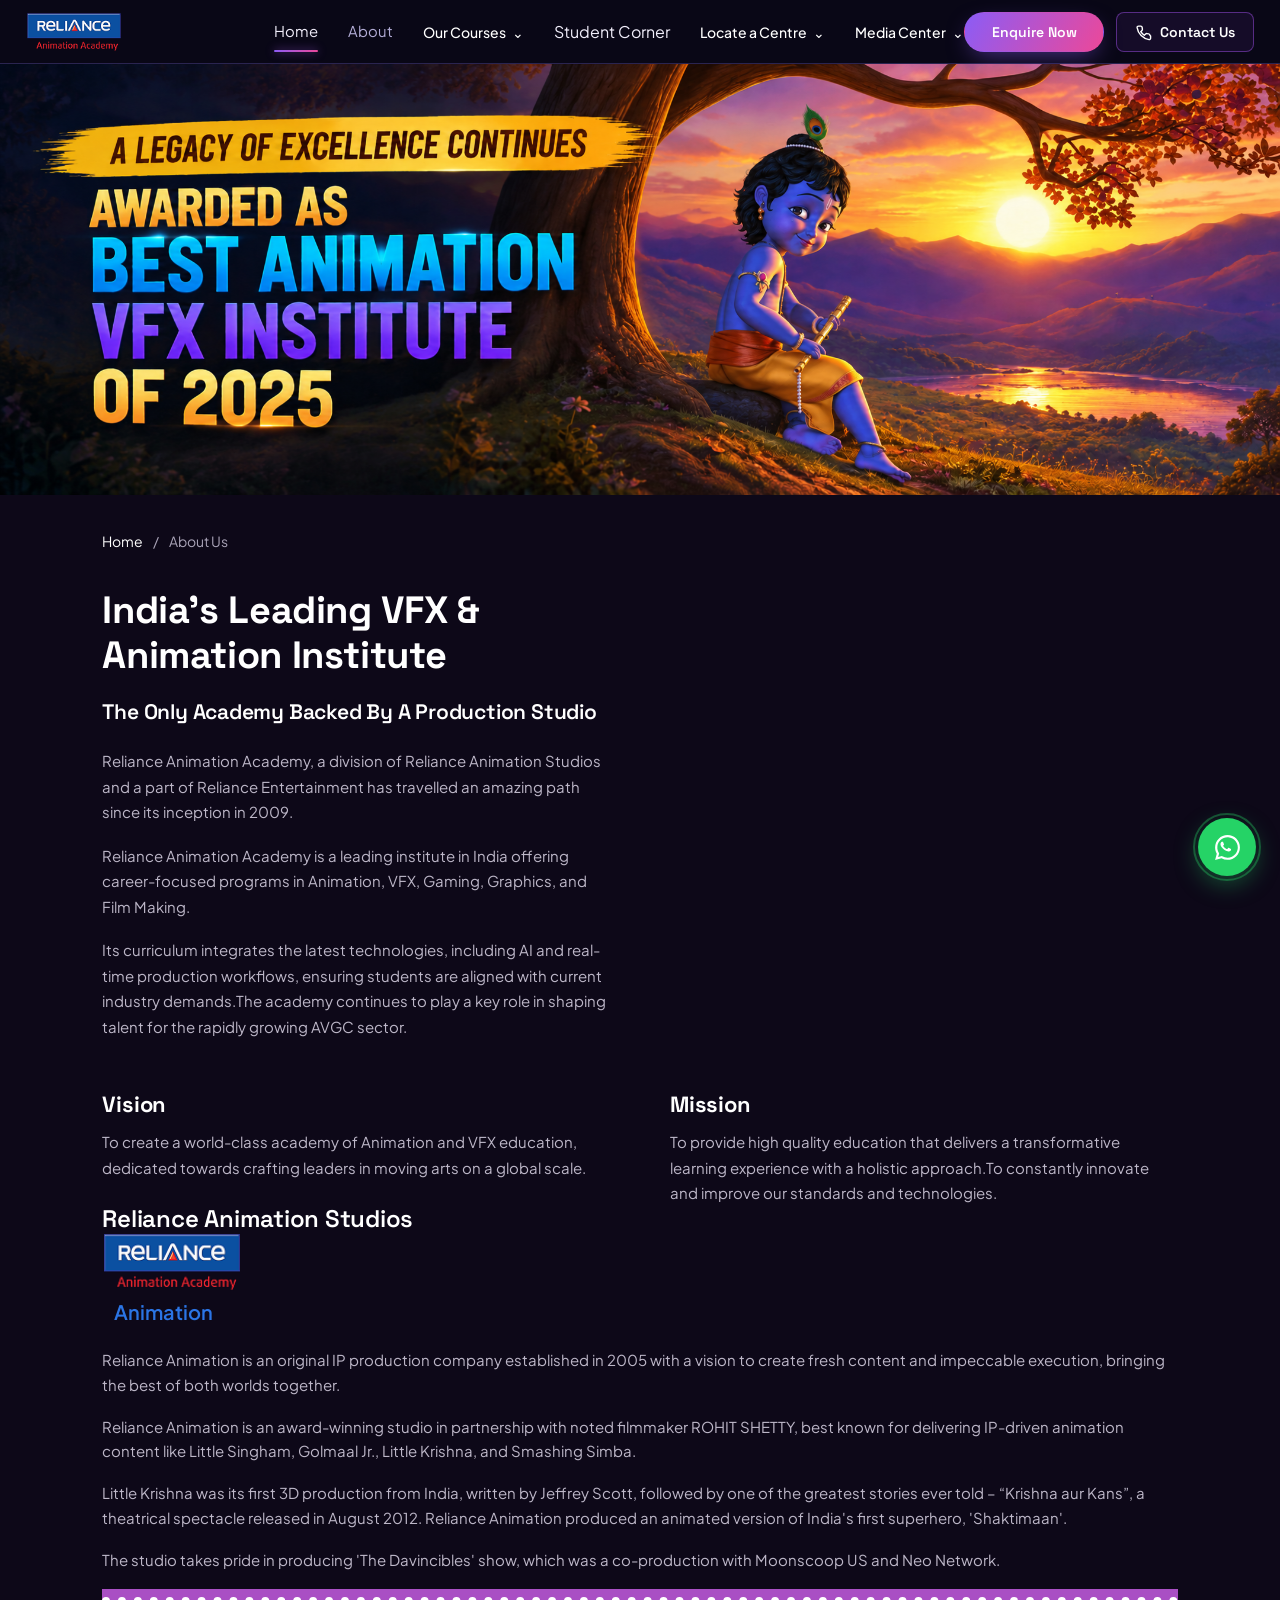
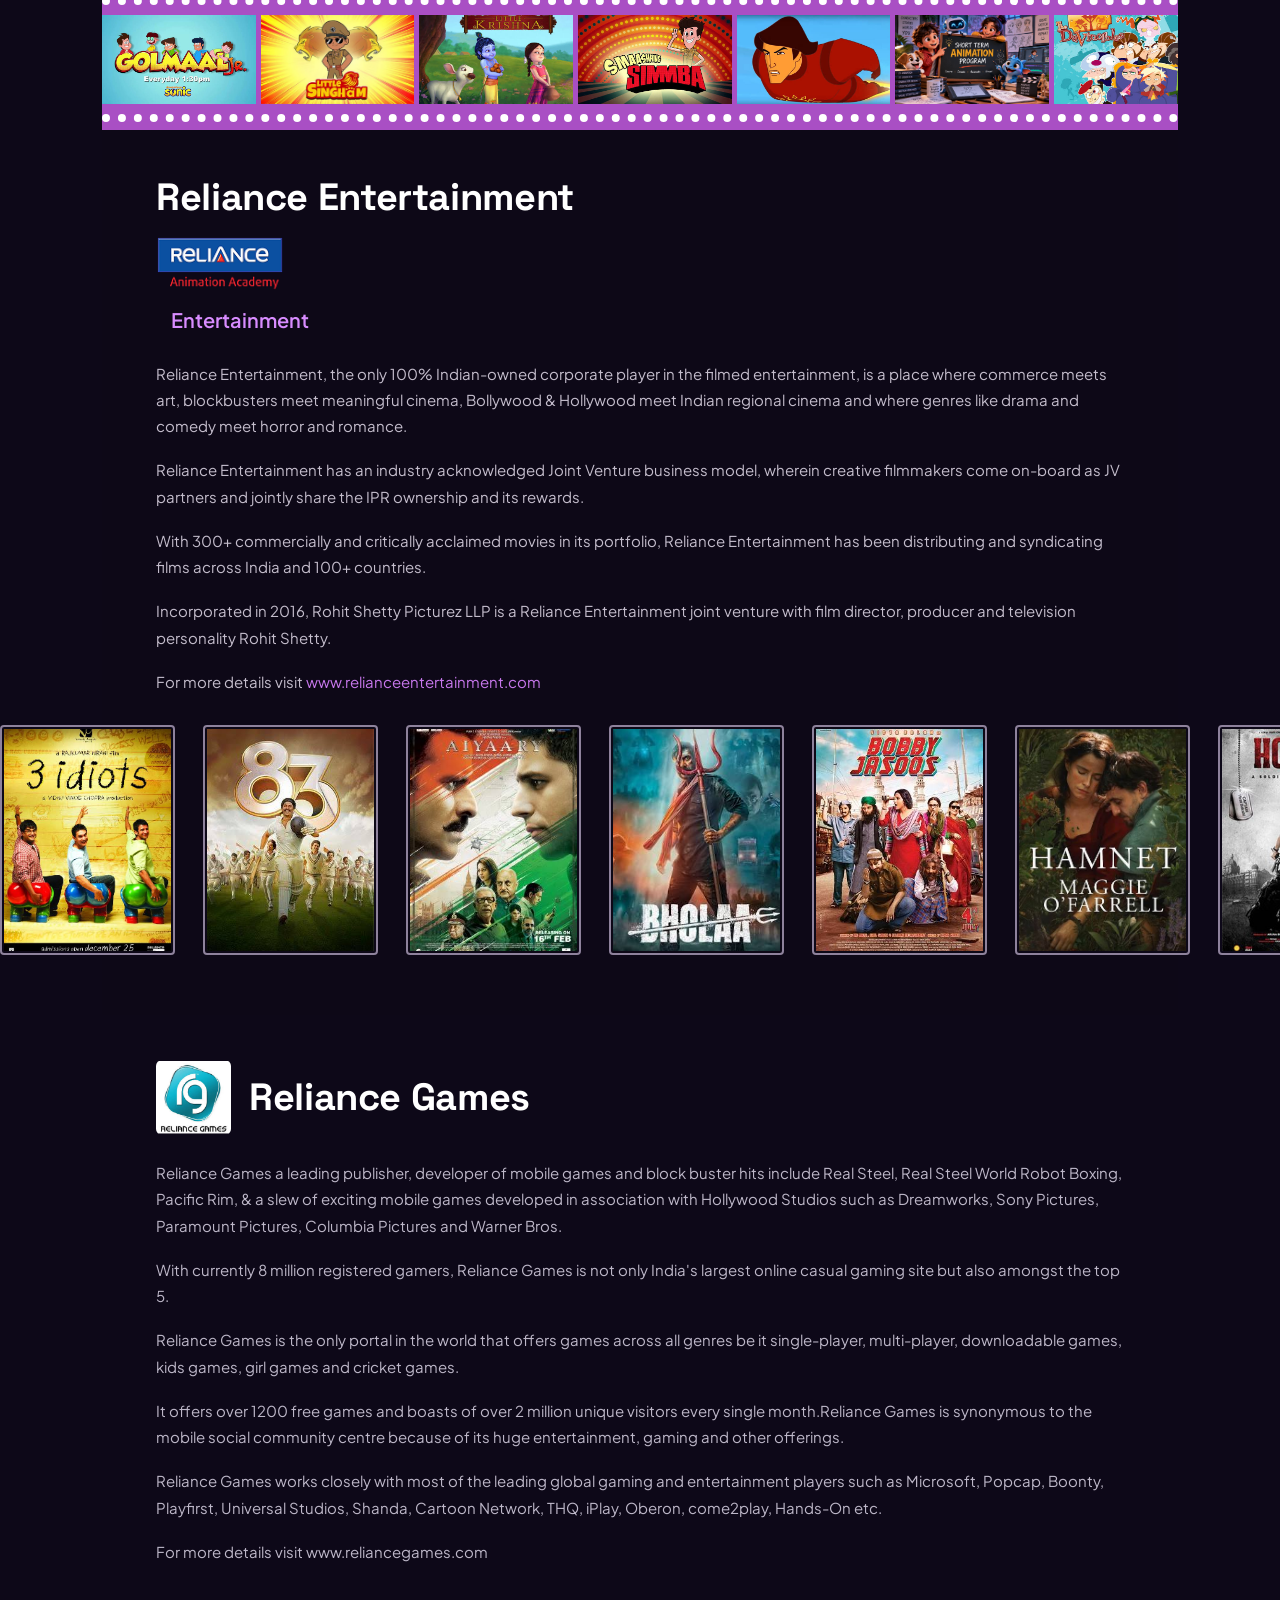
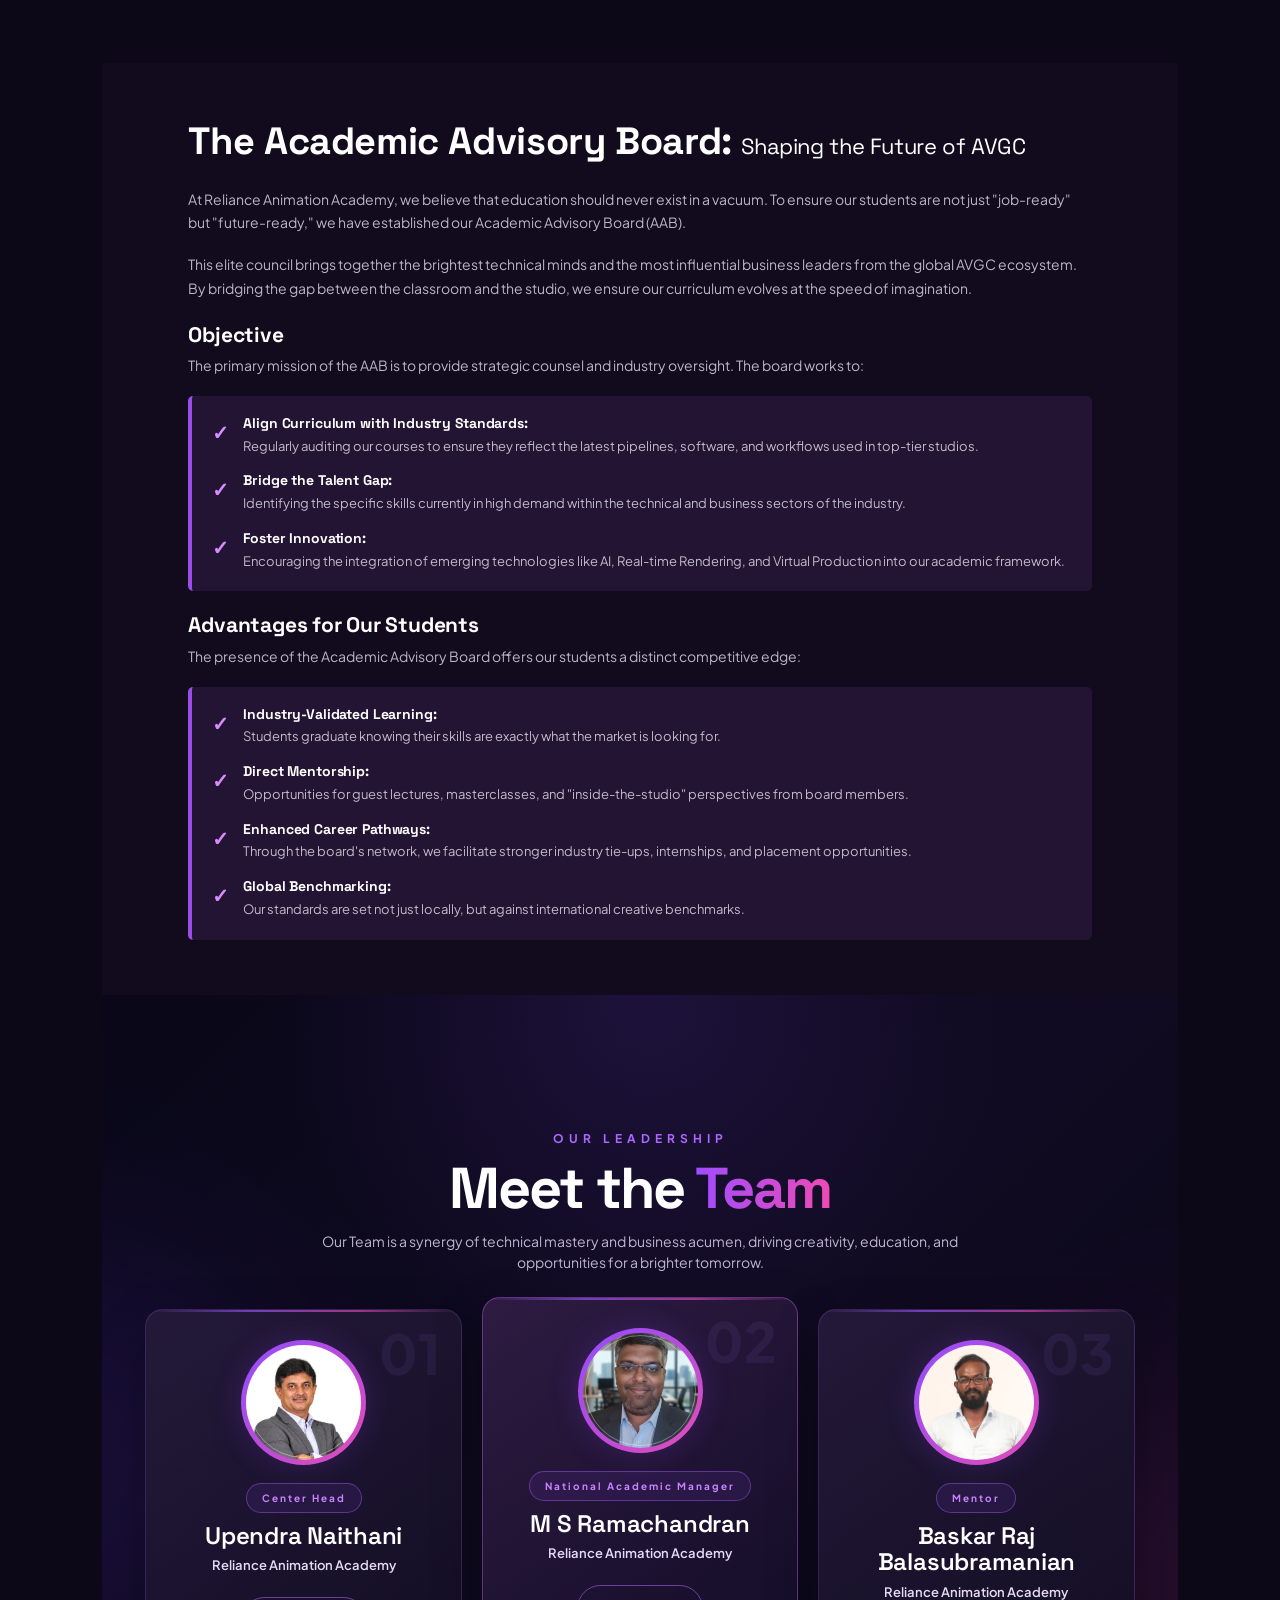
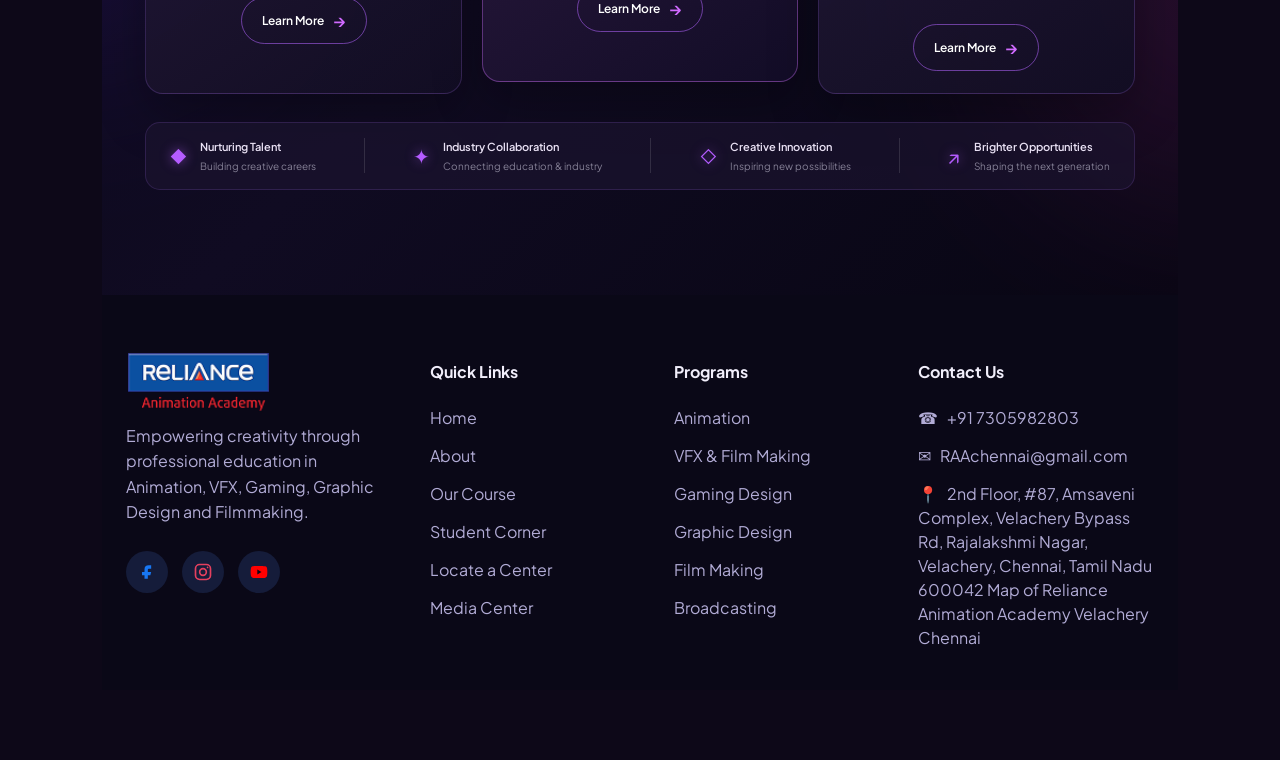
==== commit be5bd4b1: ""all page completed"" ====
--- a/about.html
+++ b/about.html
@@ -223,7 +223,7 @@
         <!-- Left Content -->
         <div class="about-content">
 
-            <h1>In Leading VFX & Animation Institute</h1>
+            <h1>India's Leading VFX & Animation Institute</h1>
 
             <h2>The Only Academy Backed By A Production Studio</h2>
 
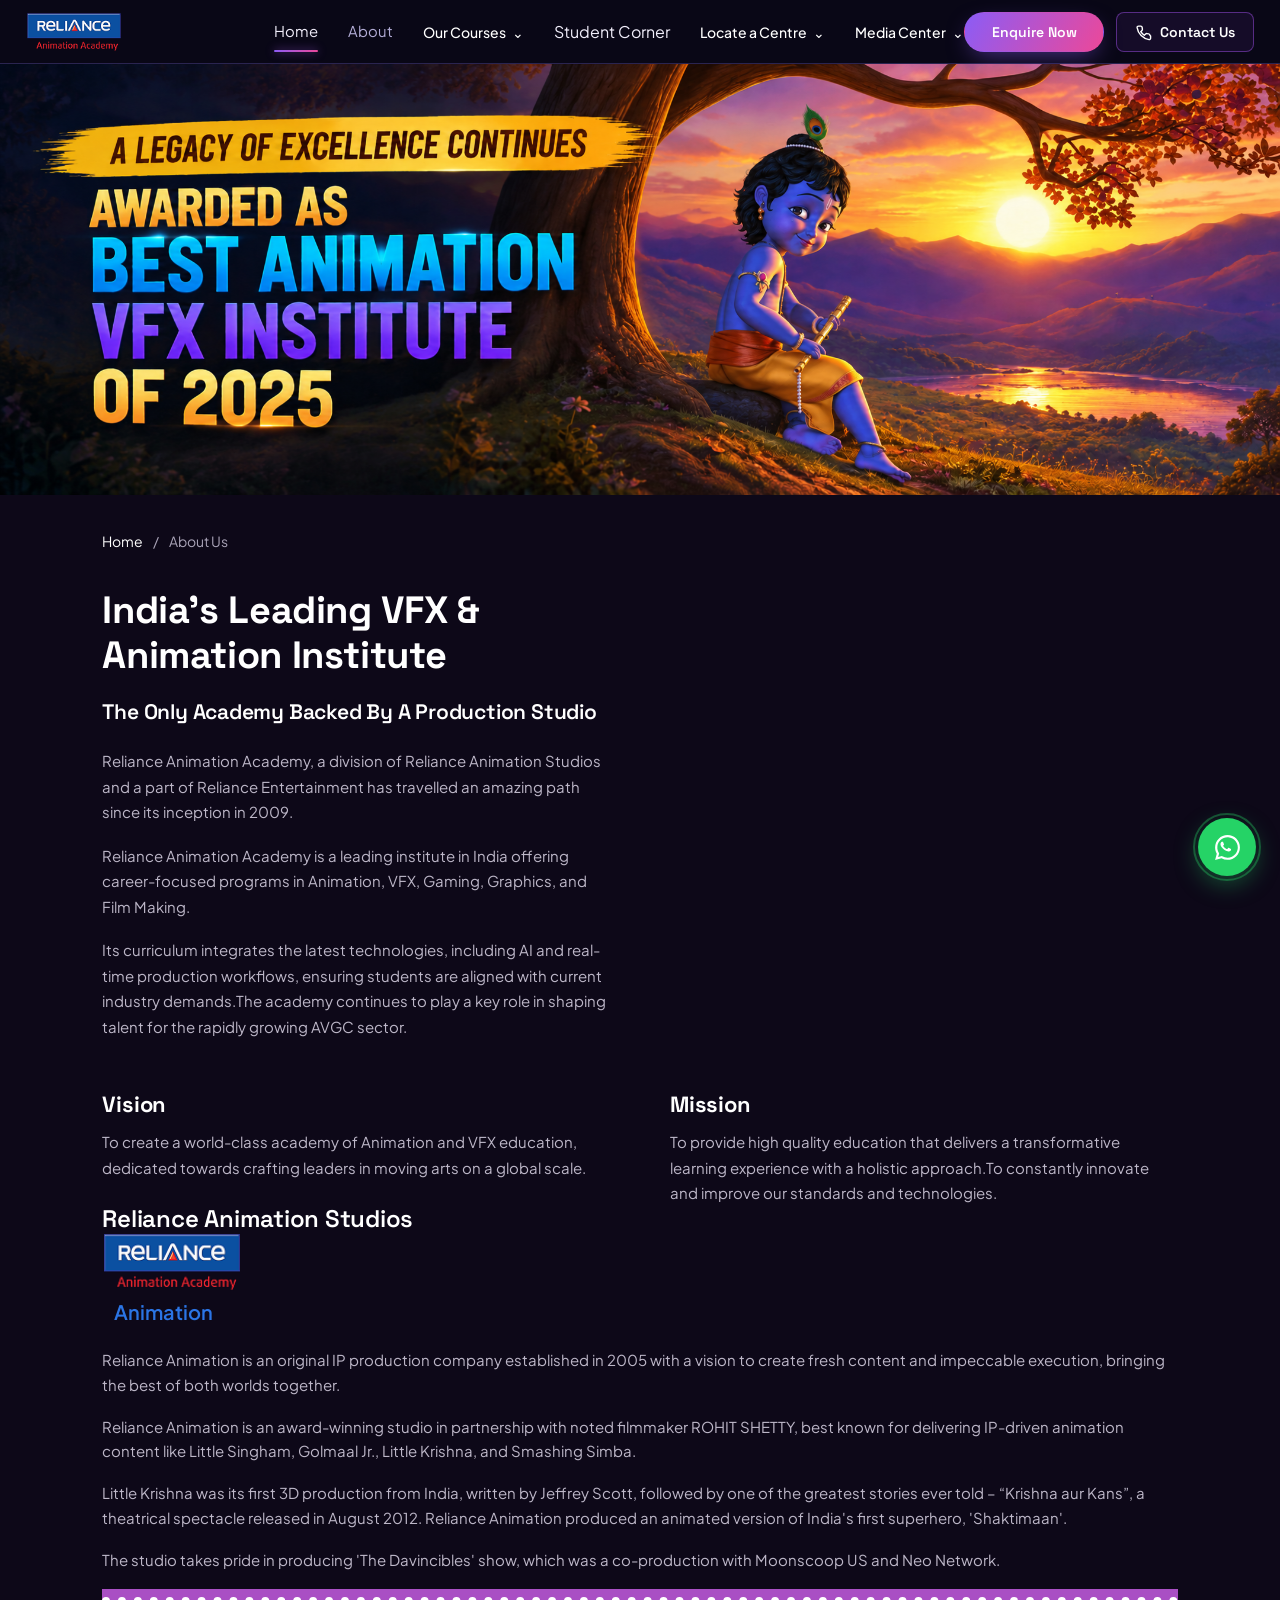
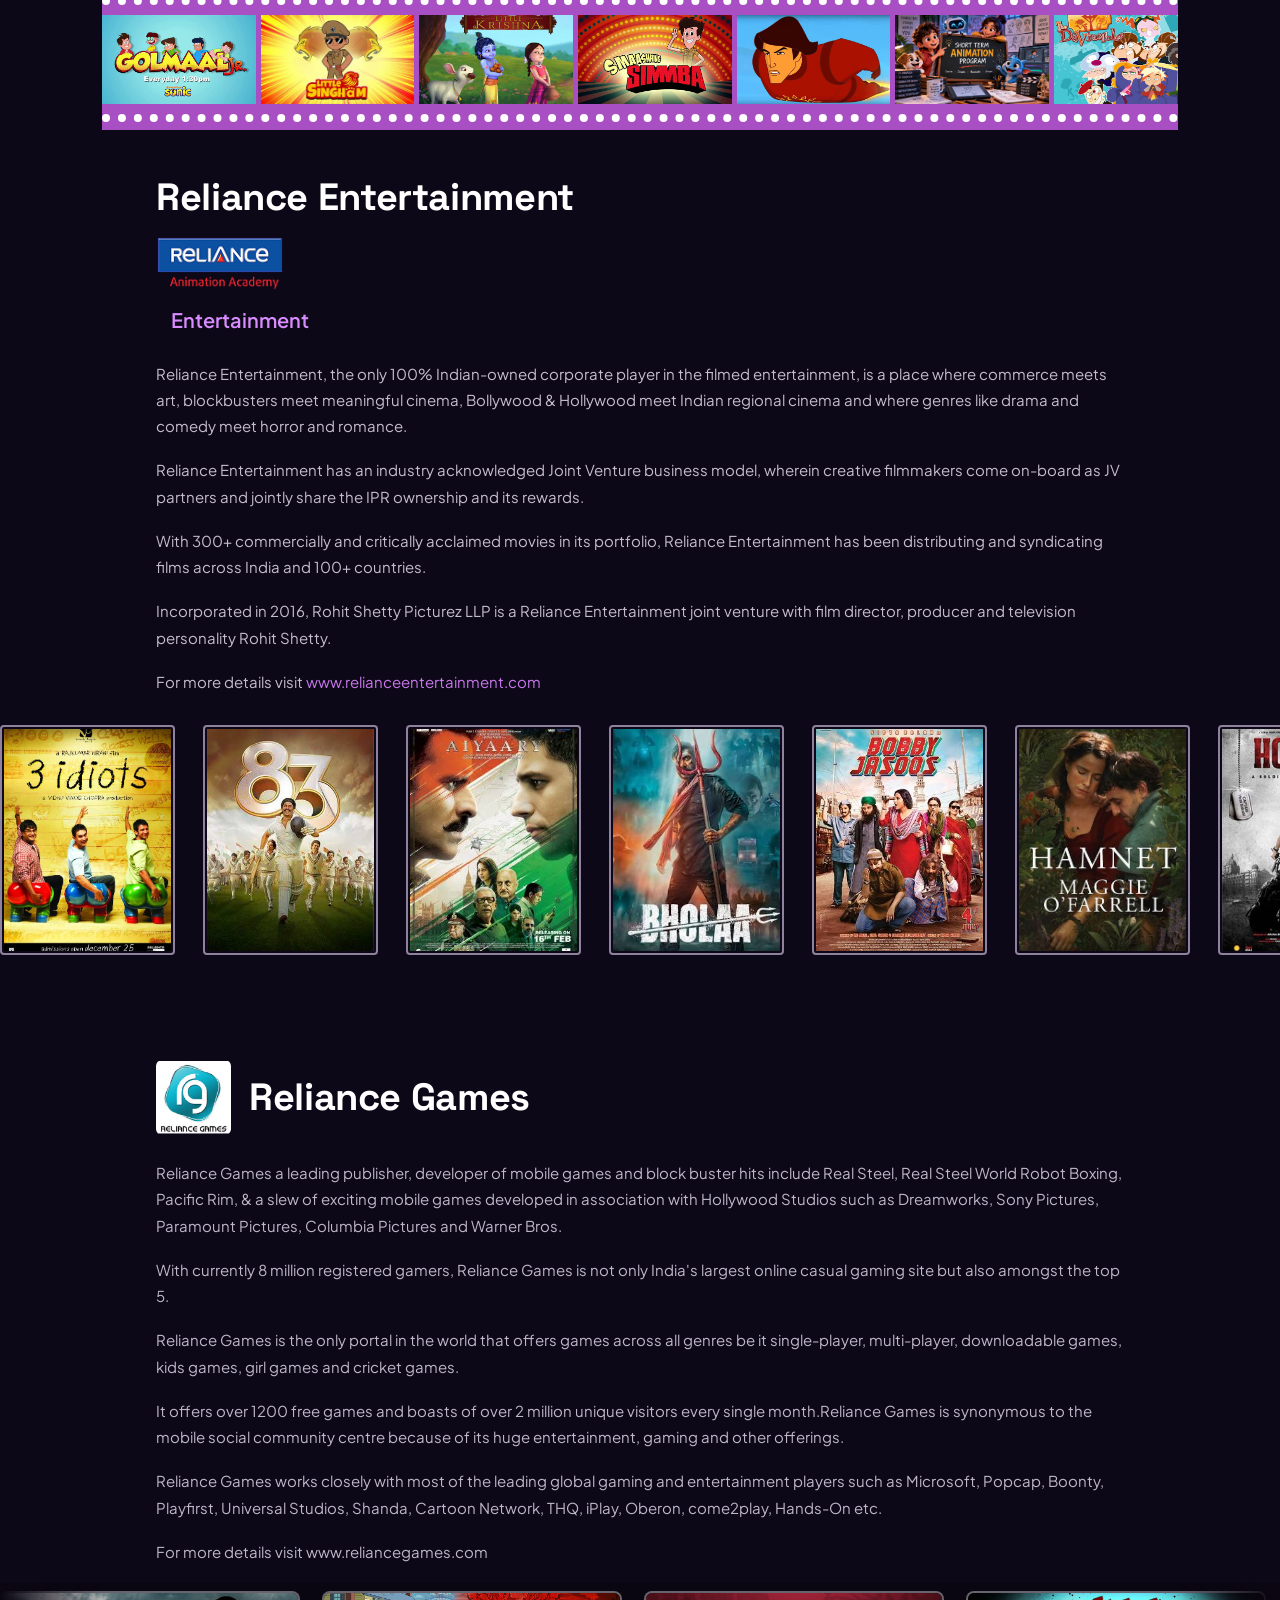
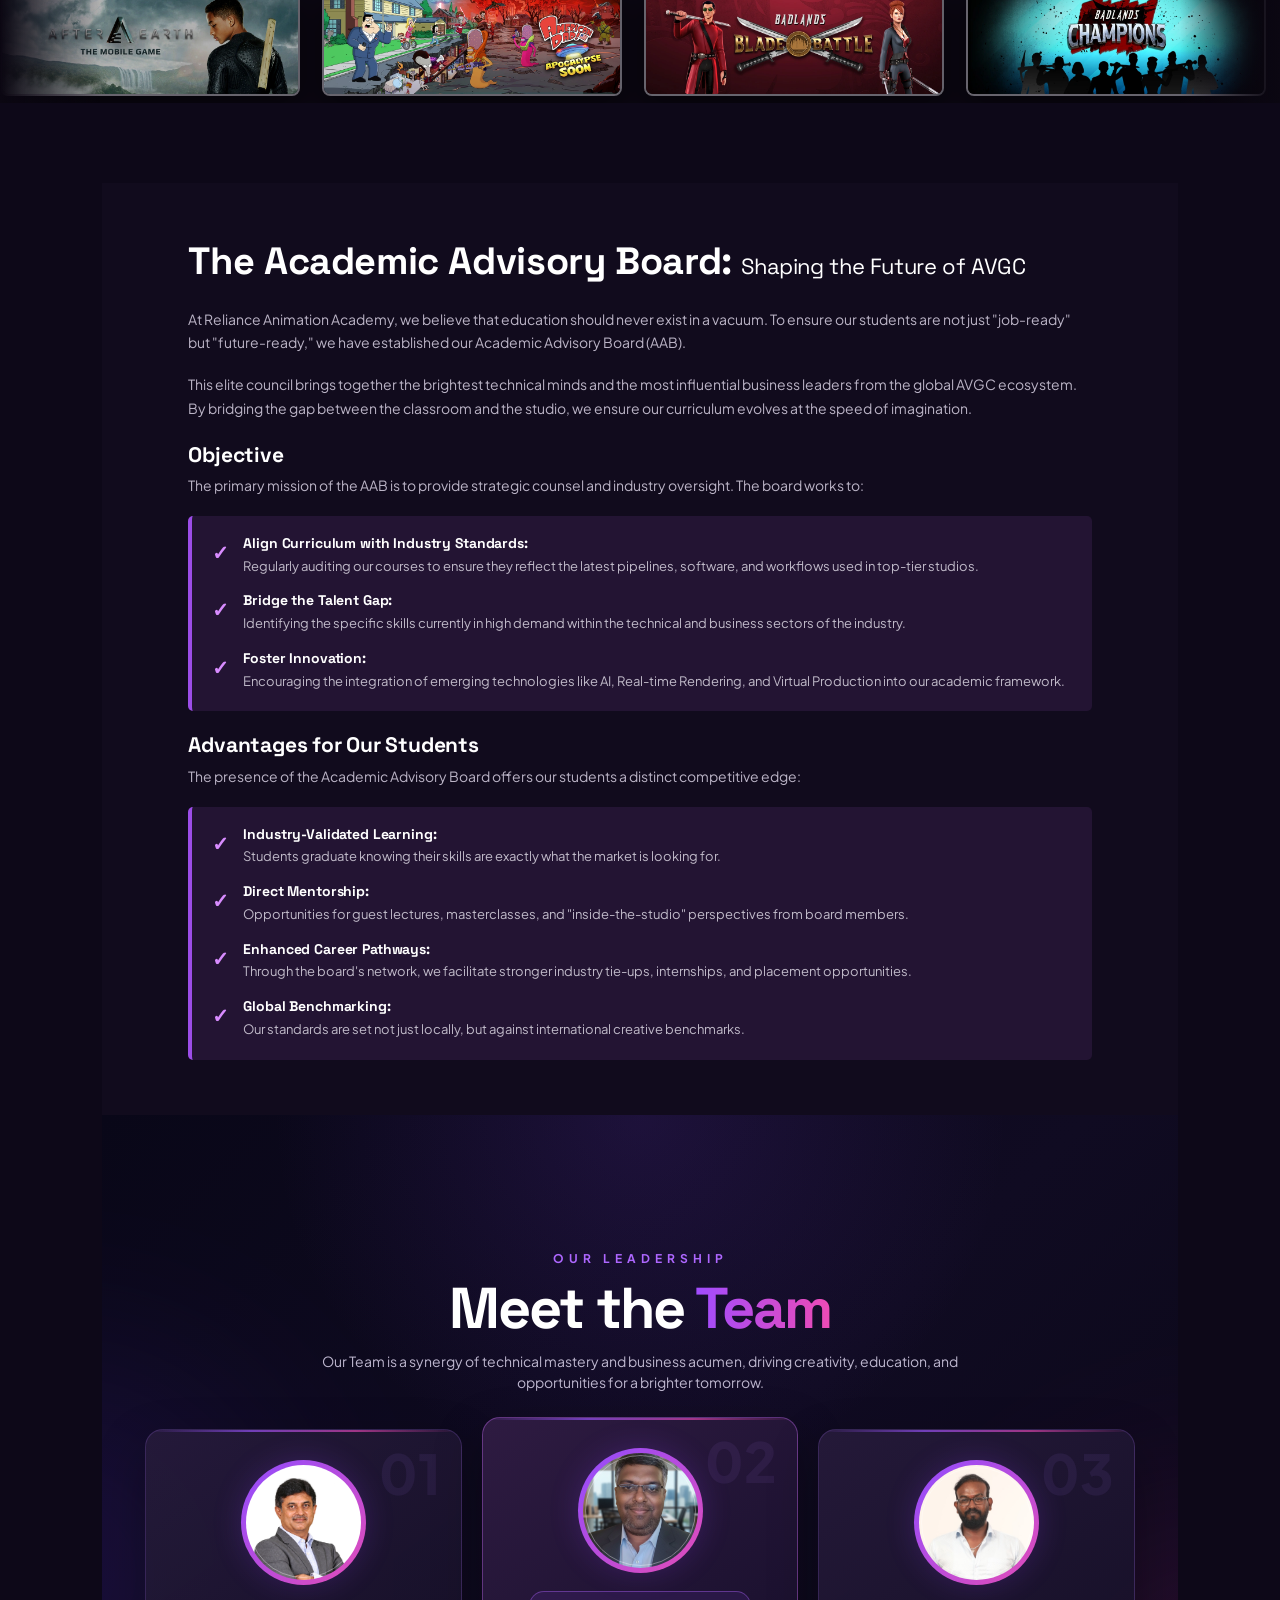
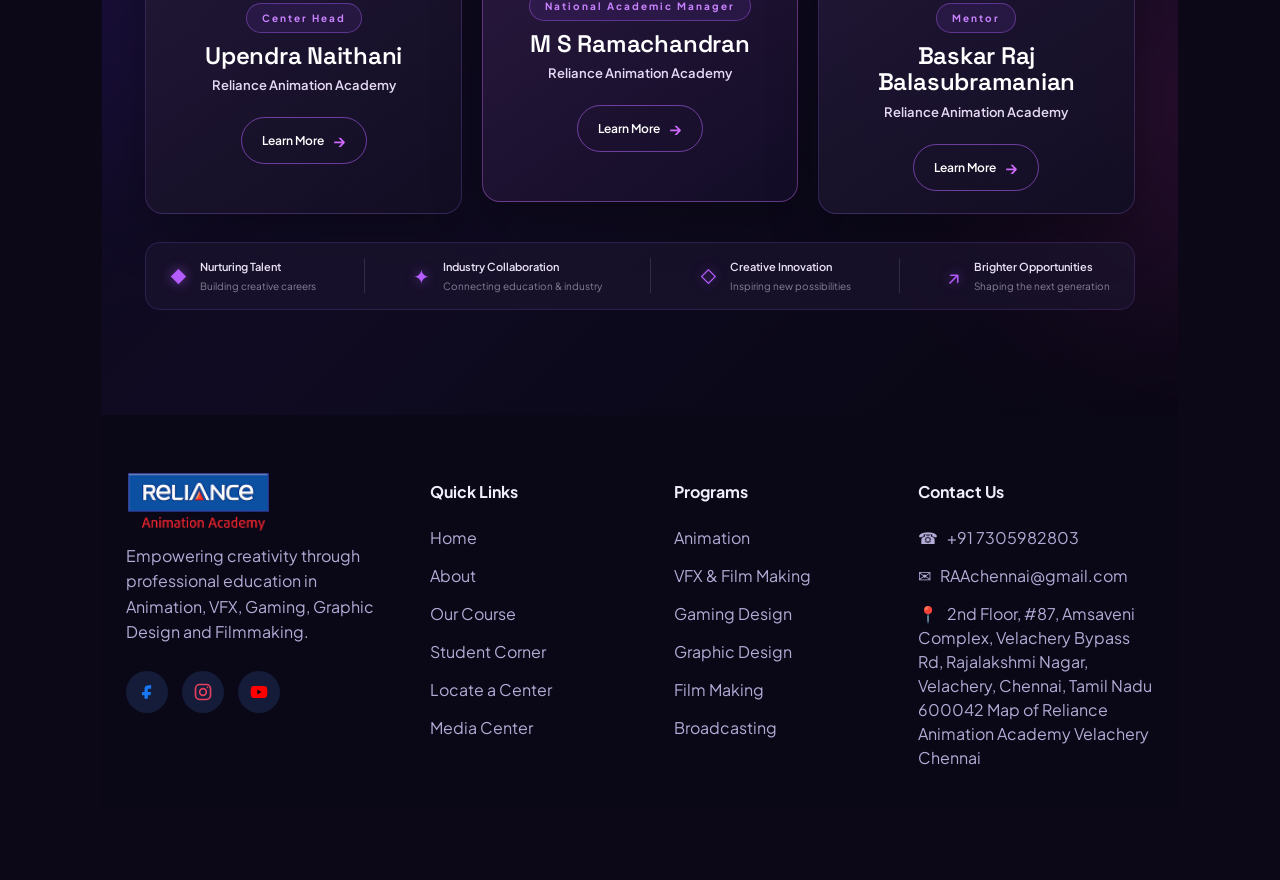
==== commit c532ff2e: ""all updated"" ====
--- a/about.html
+++ b/about.html
@@ -483,6 +483,151 @@
         </p>
 
     </div>
+    <section class="game-gallery">
+
+    <div class="game-track">
+
+        <!-- FIRST SET -->
+        <div class="game-card">
+            <img src="public/Games/After Earth The Mobile Game.webp" alt="Game 1">
+        </div>
+
+        <div class="game-card">
+            <img src="public/Games/American Dad Apocaypse Soonn.webp" alt="Game 2">
+        </div>
+
+        <div class="game-card">
+            <img src="public/Games/Badland Blade Battle.webp" alt="Game 3">
+        </div>
+
+        <div class="game-card">
+            <img src="public/Games/Badlands Champions.webp" alt="Game 4">
+        </div>
+
+        <div class="game-card">
+            <img src="public/Games/Combat Elite Border Wars.webp" alt="Game 5">
+        </div>
+
+        <div class="game-card">
+            <img src="public/Games/Drone Shadow Strike 3.webp" alt="Game 6">
+        </div>
+
+        <div class="game-card">
+            <img src="public/Games/Drone Shadow Strike.webp" alt="Game 7">
+        </div>
+
+        <div class="game-card">
+            <img src="public/Games/Duck Dynasty.webp" alt="Game 8">
+        </div>
+
+        <div class="game-card">
+            <img src="public/Games/Electric city the Revolt.webp" alt="Game 9">
+        </div>
+
+        <div class="game-card">
+            <img src="public/Games/Hotel Transylvania 2 Game.webp" alt="Game 10">
+        </div>
+        <div class="game-card">
+            <img src="public/Games/Monster Truck Racing.webp" alt="Game 10">
+        </div>
+        <div class="game-card">
+            <img src="public/Games/Pacific Rim the Mobile Game.webp" alt="Game 10">
+        </div>
+        <div class="game-card">
+            <img src="public/Games/Panem Run.webp" alt="Game 10">
+        </div>
+        <div class="game-card">
+            <img src="public/Games/Reeal-Steel.webp" alt="Game 10">
+        </div>
+        <div class="game-card">
+            <img src="public/Games/Super Pixel Heros.webp" alt="Game 10">
+        </div>
+        <div class="game-card">
+            <img src="public/Games/The BFG Game.webp" alt="Game 10">
+        </div>
+        <div class="game-card">
+            <img src="public/Games/Total Recall.webp" alt="Game 10">
+        </div>
+        <div class="game-card">
+            <img src="public/Games/Ultimate Robot Fighting.webp" alt="Game 10">
+        </div>
+        <div class="game-card">
+            <img src="public/Games/World Robot Boxing 2.webp" alt="Game 10">
+        </div>
+
+
+        <!-- DUPLICATE SET -->
+        <div class="game-card">
+            <img src="public/Games/After Earth The Mobile Game.webp" alt="Game 1">
+        </div>
+
+        <div class="game-card">
+            <img src="public/Games/American Dad Apocaypse Soonn.webp" alt="Game 2">
+        </div>
+
+        <div class="game-card">
+            <img src="public/Games/Badland Blade Battle.webp" alt="Game 3">
+        </div>
+
+        <div class="game-card">
+            <img src="public/Games/Badlands Champions.webp" alt="Game 4">
+        </div>
+
+        <div class="game-card">
+            <img src="public/Games/Combat Elite Border Wars.webp" alt="Game 5">
+        </div>
+
+        <div class="game-card">
+            <img src="public/Games/Drone Shadow Strike 3.webp" alt="Game 6">
+        </div>
+
+        <div class="game-card">
+            <img src="public/Games/Drone Shadow Strike.webp" alt="Game 7">
+        </div>
+
+        <div class="game-card">
+            <img src="public/Games/Duck Dynasty.webp" alt="Game 8">
+        </div>
+
+        <div class="game-card">
+            <img src="public/Games/Electric city the Revolt.webp" alt="Game 9">
+        </div>
+
+        <div class="game-card">
+            <img src="public/Games/Hotel Transylvania 2 Game.webp" alt="Game 10">
+        </div>
+        <div class="game-card">
+            <img src="public/Games/Monster Truck Racing.webp" alt="Game 10">
+        </div>
+        <div class="game-card">
+            <img src="public/Games/Pacific Rim the Mobile Game.webp" alt="Game 10">
+        </div>
+        <div class="game-card">
+            <img src="public/Games/Panem Run.webp" alt="Game 10">
+        </div>
+        <div class="game-card">
+            <img src="public/Games/Reeal-Steel.webp" alt="Game 10">
+        </div>
+        <div class="game-card">
+            <img src="public/Games/Super Pixel Heros.webp" alt="Game 10">
+        </div>
+        <div class="game-card">
+            <img src="public/Games/The BFG Game.webp" alt="Game 10">
+        </div>
+        <div class="game-card">
+            <img src="public/Games/Total Recall.webp" alt="Game 10">
+        </div>
+        <div class="game-card">
+            <img src="public/Games/Ultimate Robot Fighting.webp" alt="Game 10">
+        </div>
+        <div class="game-card">
+            <img src="public/Games/World Robot Boxing 2.webp" alt="Game 10">
+        </div>
+
+
+    </div>
+
+</section>
 
 </section>
 <!-- =========================
--- a/about.css
+++ b/about.css
@@ -1207,4 +1207,271 @@
     .detail-tags {
         justify-content: center;
     }
+}
+/* =========================================
+   FULL WIDTH GAME GALLERY
+========================================= */
+
+.game-gallery {
+    width: 100vw;
+    height: 120px;
+
+    position: relative;
+
+    left: 50%;
+    transform: translateX(-50%);
+
+    overflow: hidden;
+
+    background: #0b0712;
+
+    display: flex;
+    align-items: center;
+
+    margin: 0;
+    padding: 0;
+}
+
+
+/* =========================================
+   MOVING TRACK
+========================================= */
+
+.game-track {
+    display: flex;
+
+    align-items: center;
+
+    gap: 22px;
+
+    width: max-content;
+
+    padding: 0;
+
+    animation: gameSlide 40s linear infinite;
+
+    will-change: transform;
+}
+
+
+/* =========================================
+   LANDSCAPE IMAGE CARD
+========================================= */
+
+.game-card {
+    width: 450px;
+    height: 105px;
+
+    flex: 0 0 300px;
+
+    overflow: hidden;
+
+    position: relative;
+
+    border-radius: 8px;
+
+    border: 2px solid rgba(255,255,255,0.35);
+
+    background: #16111f;
+
+    box-sizing: border-box;
+
+    box-shadow:
+        0 12px 30px rgba(0,0,0,0.5);
+
+    transition:
+        transform 0.35s ease,
+        border-color 0.35s ease,
+        box-shadow 0.35s ease;
+}
+
+
+/* =========================================
+   LANDSCAPE IMAGE
+========================================= */
+
+.game-card img {
+    width: 100%;
+    height: 100%;
+
+    display: block;
+
+    object-fit: contain;
+
+    object-position: center;
+
+    transition:
+        transform 0.5s ease,
+        filter 0.4s ease;
+}
+
+
+/* =========================================
+   HOVER
+========================================= */
+
+.game-card:hover {
+    transform: translateY(-8px) scale(1.04);
+
+    border-color: rgba(255,255,255,0.85);
+
+    box-shadow:
+        0 20px 45px rgba(0,0,0,0.7);
+
+    z-index: 20;
+}
+
+.game-card:hover img {
+    transform: scale(1.05);
+
+    filter: brightness(1.08);
+}
+
+
+/* =========================================
+   CONTINUOUS LEFT MOVEMENT
+========================================= */
+
+@keyframes gameSlide {
+
+    from {
+        transform: translateX(0);
+    }
+
+    to {
+        transform: translateX(-50%);
+    }
+
+}
+
+
+/* =========================================
+   PAUSE WHEN MOUSE HOVERS
+========================================= */
+
+.game-gallery:hover .game-track {
+    animation-play-state: paused;
+}
+
+
+/* =========================================
+   LEFT EDGE FADE
+========================================= */
+
+.game-gallery::before {
+    content: "";
+
+    position: absolute;
+
+    left: 0;
+    top: 0;
+    bottom: 0;
+
+    width: 100px;
+
+    z-index: 50;
+
+    pointer-events: none;
+
+    background:
+        linear-gradient(
+            to right,
+            #0b0712,
+            transparent
+        );
+}
+
+
+/* =========================================
+   RIGHT EDGE FADE
+========================================= */
+
+.game-gallery::after {
+    content: "";
+
+    position: absolute;
+
+    right: 0;
+    top: 0;
+    bottom: 0;
+
+    width: 100px;
+
+    z-index: 50;
+
+    pointer-events: none;
+
+    background:
+        linear-gradient(
+            to left,
+            #0b0712,
+            transparent
+        );
+}
+
+
+/* =========================================
+   TABLET
+========================================= */
+
+@media (max-width: 768px) {
+
+    .game-gallery {
+        width: 100vw;
+
+        height: 250px;
+    }
+
+    .game-track {
+        gap: 16px;
+
+        animation-duration: 32s;
+    }
+
+    .game-card {
+        width: 230px;
+        height: 135px;
+
+        flex-basis: 230px;
+
+        border-radius: 6px;
+    }
+
+}
+
+
+/* =========================================
+   MOBILE
+========================================= */
+
+@media (max-width: 480px) {
+
+    .game-gallery {
+        width: 100vw;
+
+        height: 190px;
+    }
+
+    .game-track {
+        gap: 12px;
+
+        animation-duration: 27s;
+    }
+
+    .game-card {
+        width: 180px;
+        height: 105px;
+
+        flex-basis: 180px;
+
+        border-radius: 5px;
+
+        border-width: 1px;
+    }
+
+    .game-gallery::before,
+    .game-gallery::after {
+        width: 45px;
+    }
+
 }
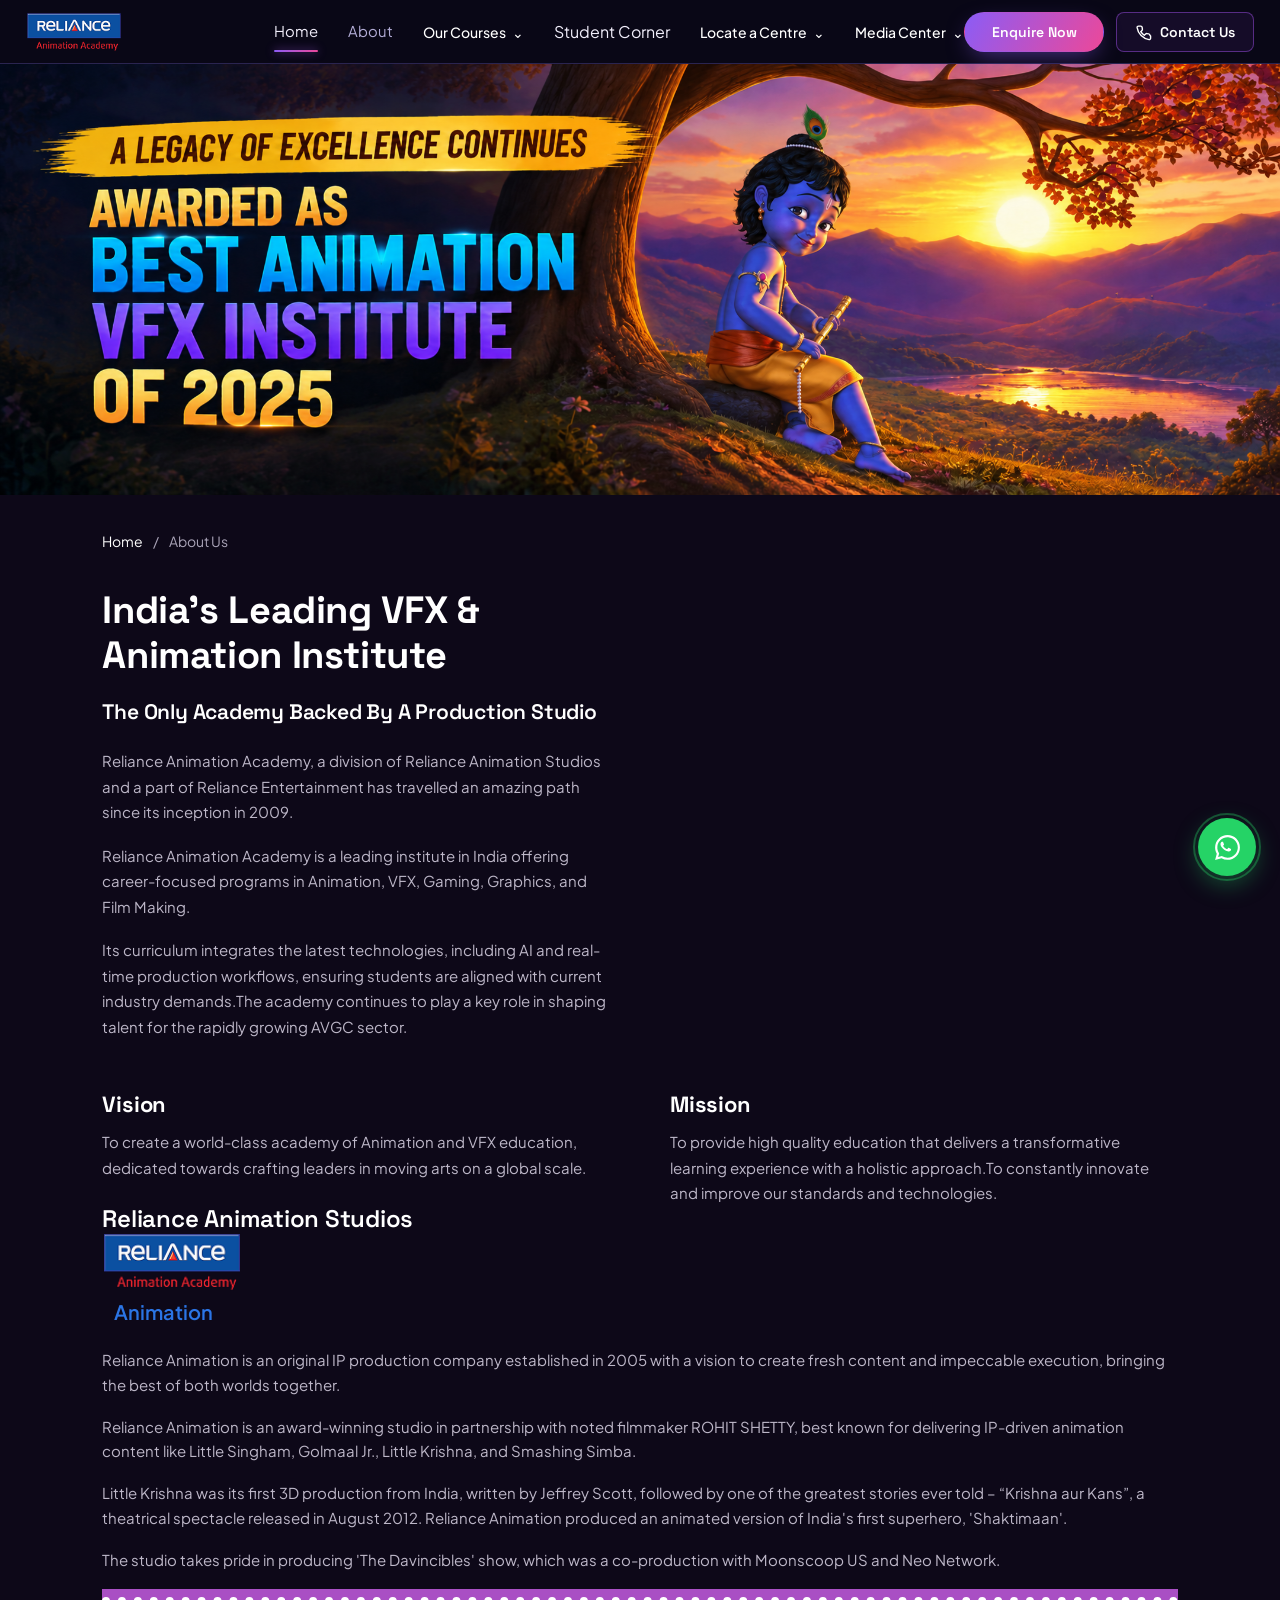
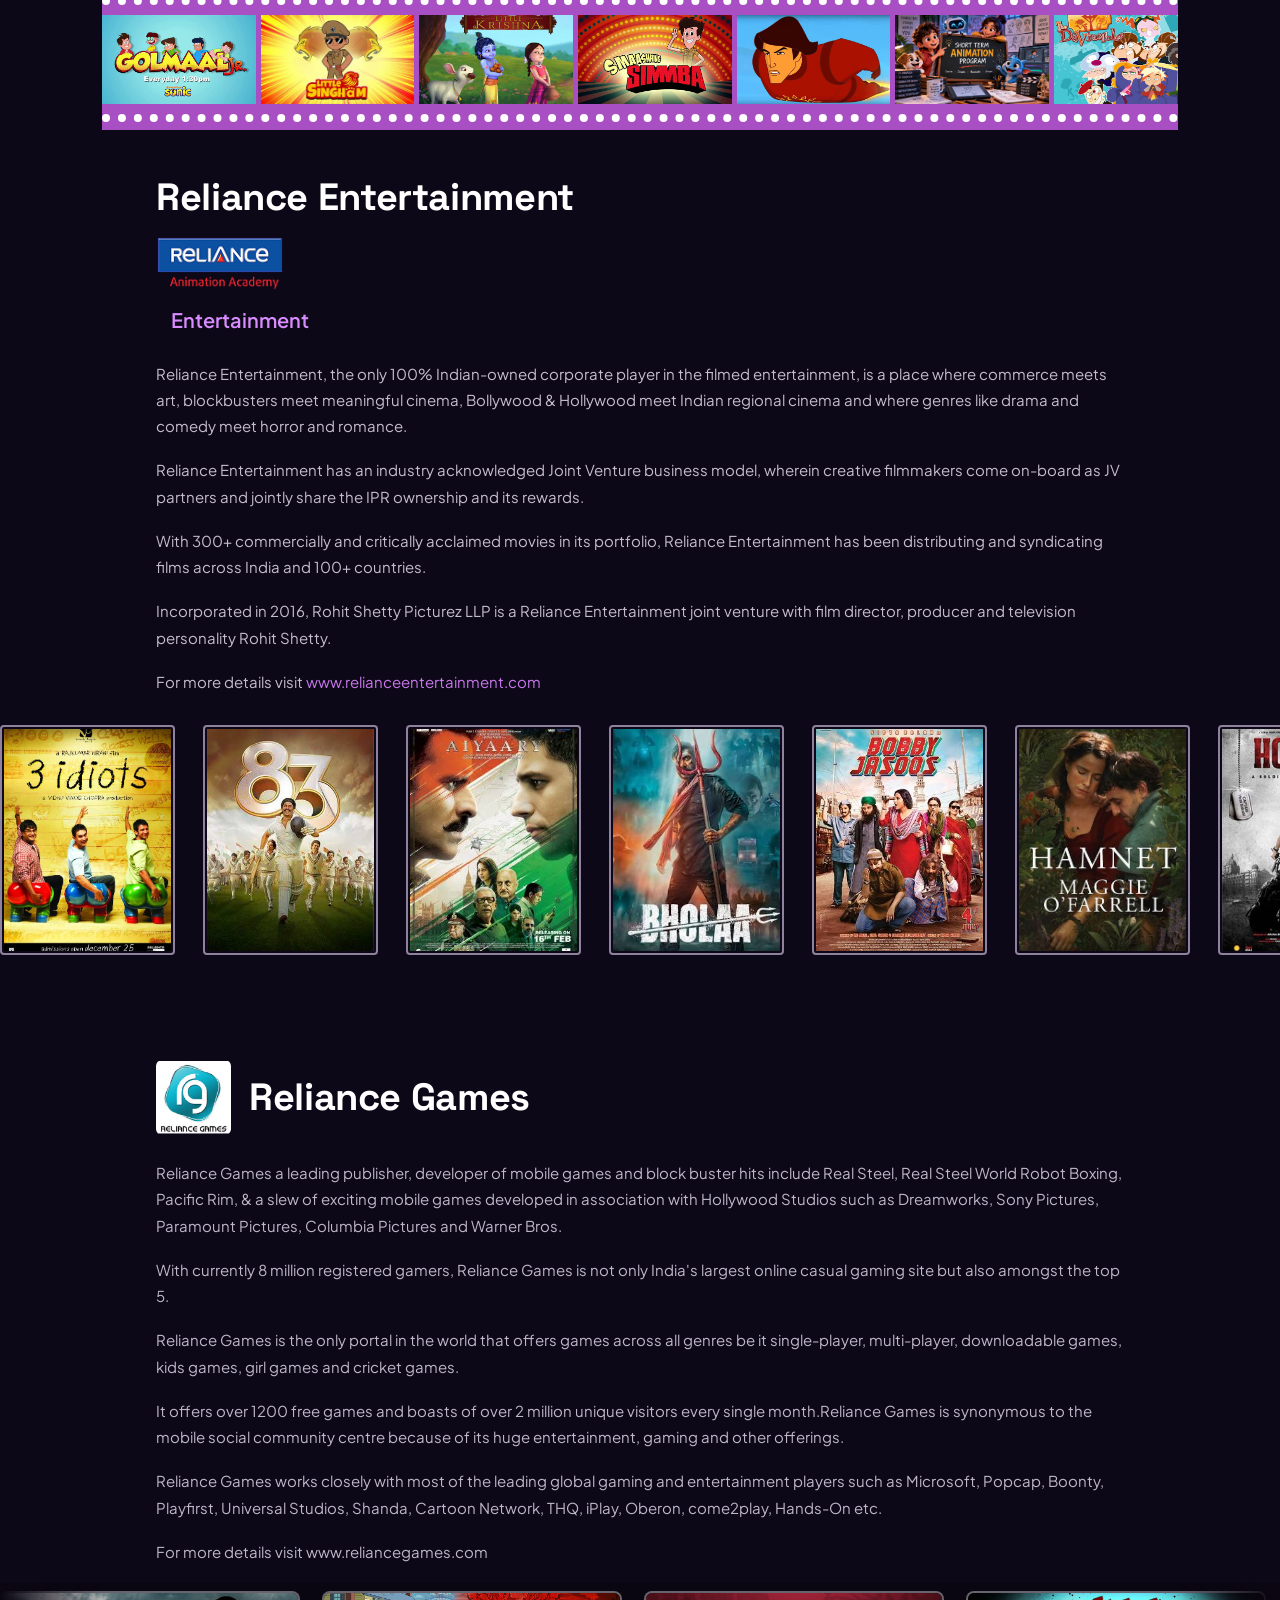
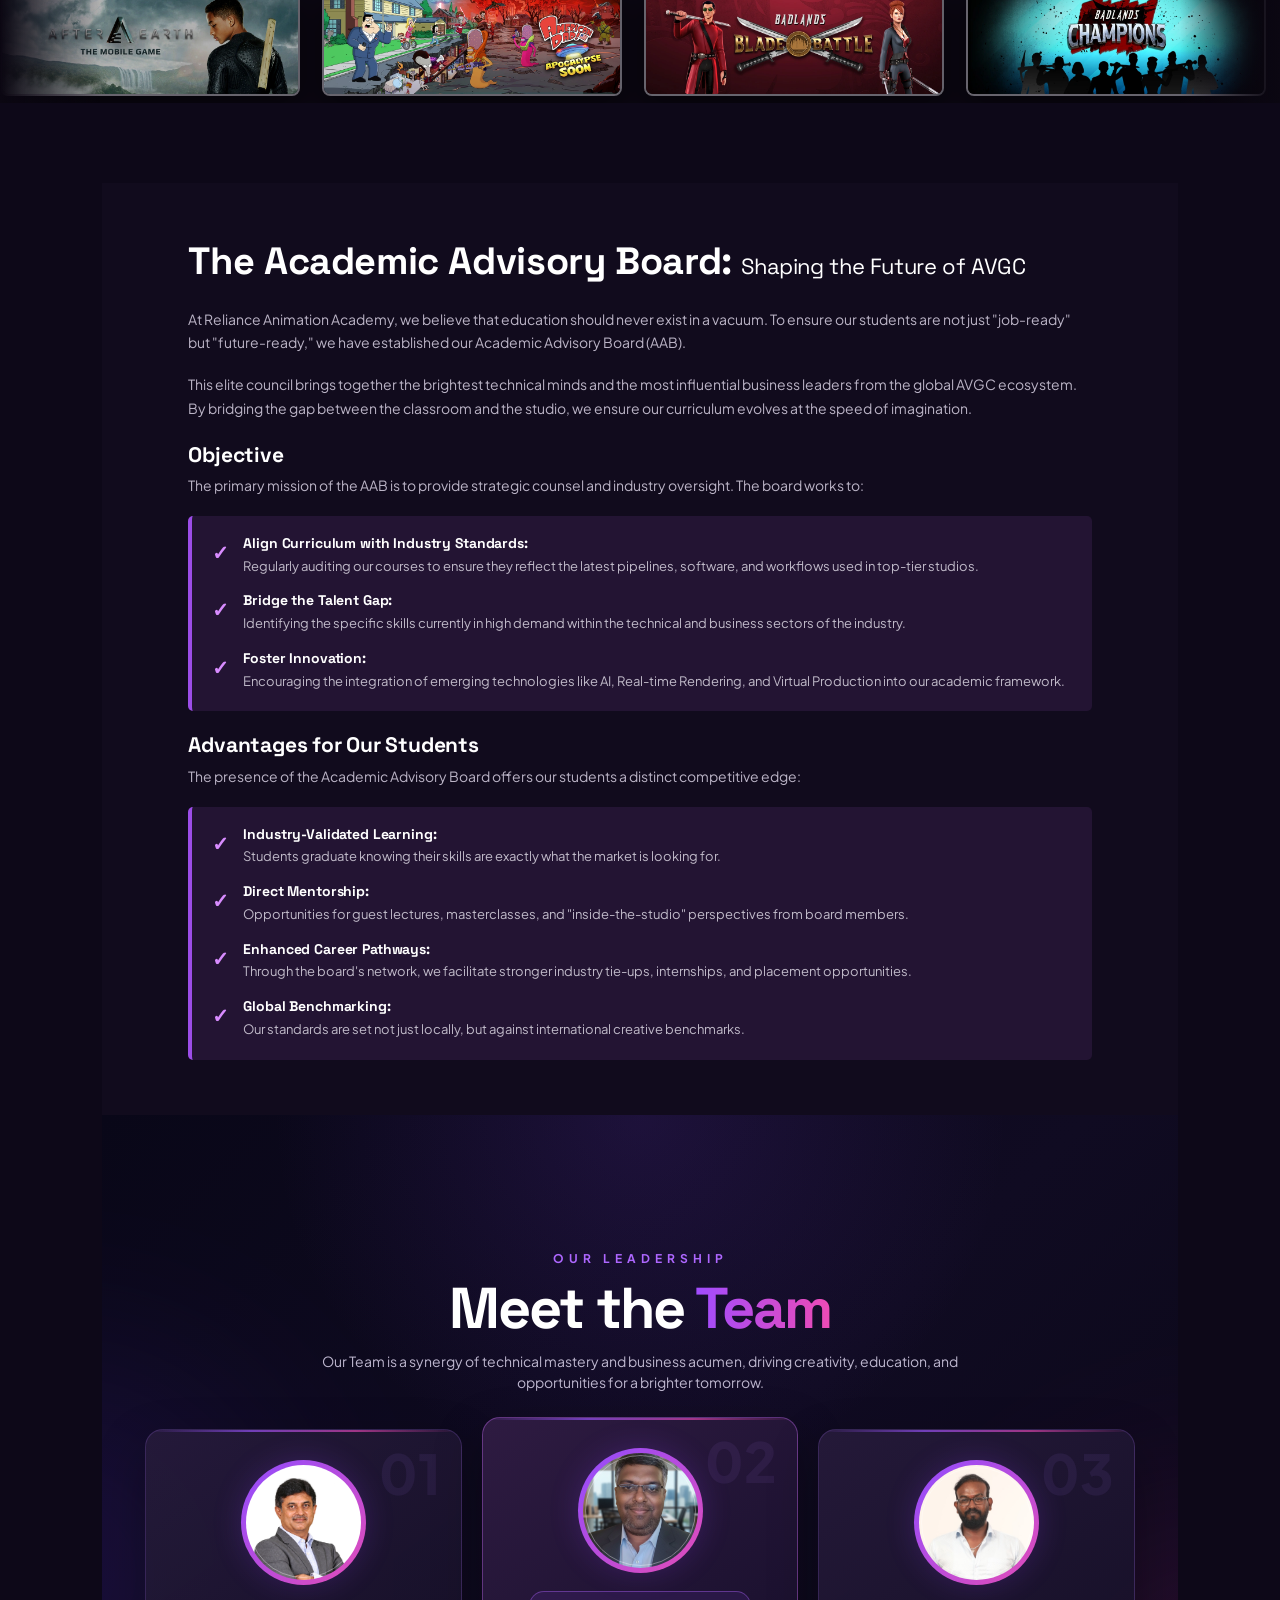
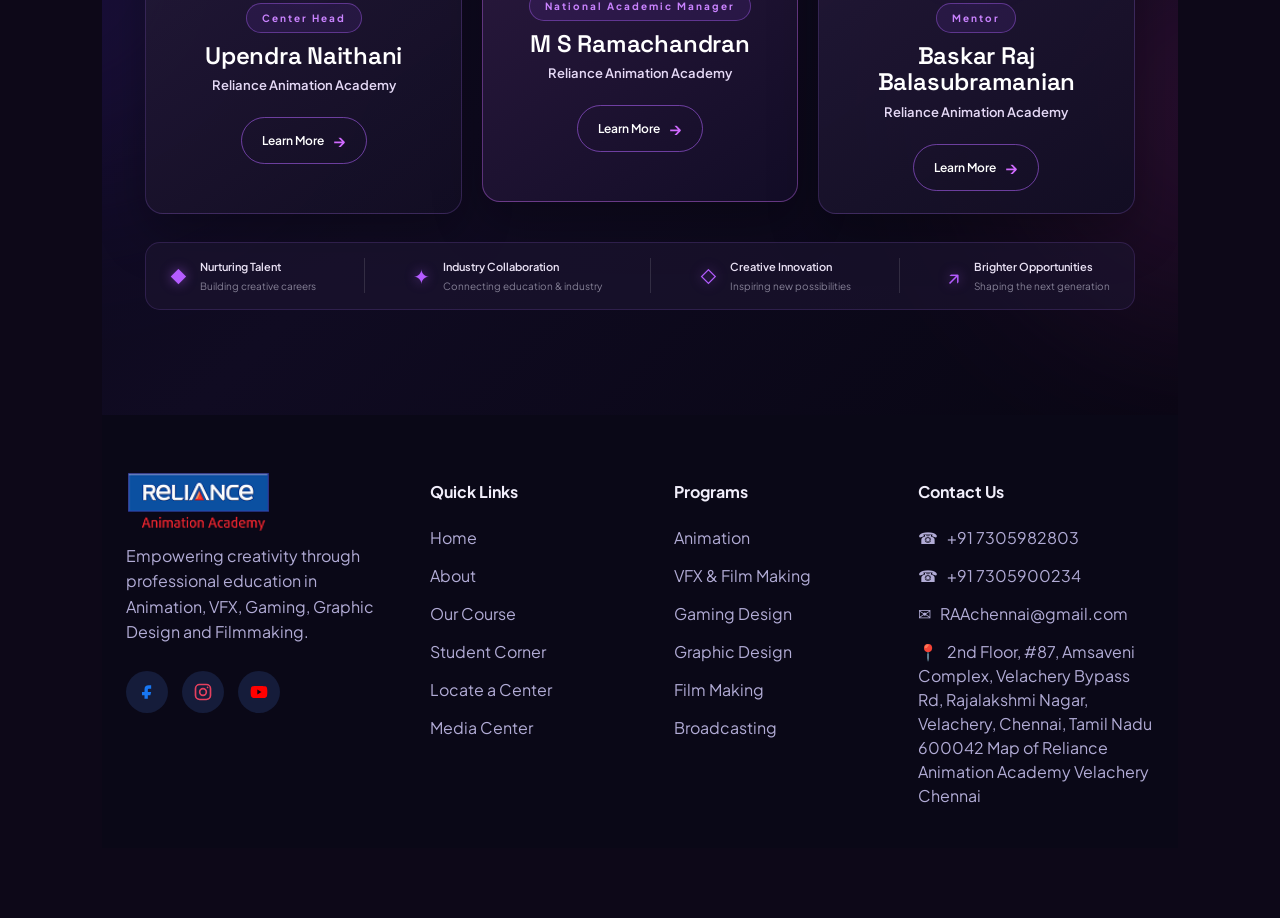
==== commit 742fbb30: ""number changed"" ====
--- a/about.html
+++ b/about.html
@@ -1255,6 +1255,9 @@
       <p>
         ☎ &nbsp; +91 7305982803
       </p>
+      <P>
+        ☎ &nbsp; +91 7305900234
+      </P>
 
       <p>
         ✉ &nbsp; RAAchennai@gmail.com
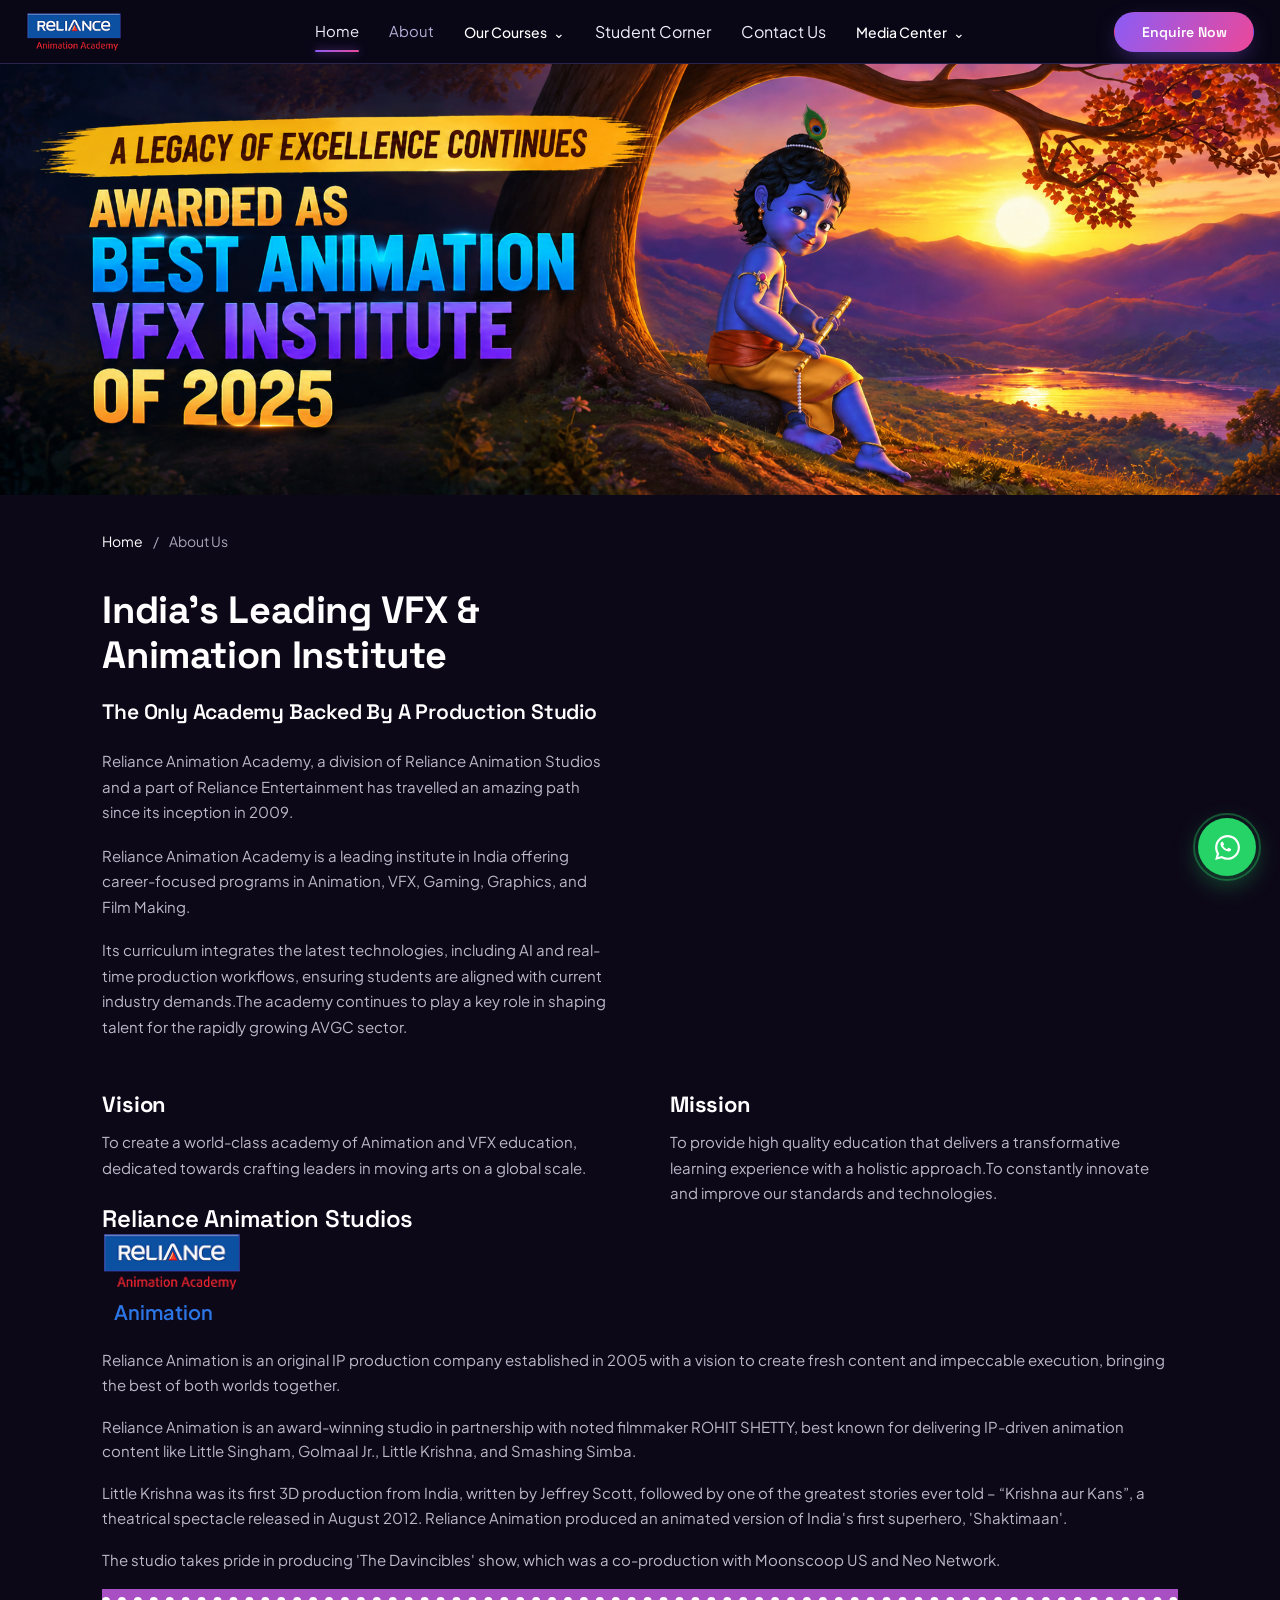
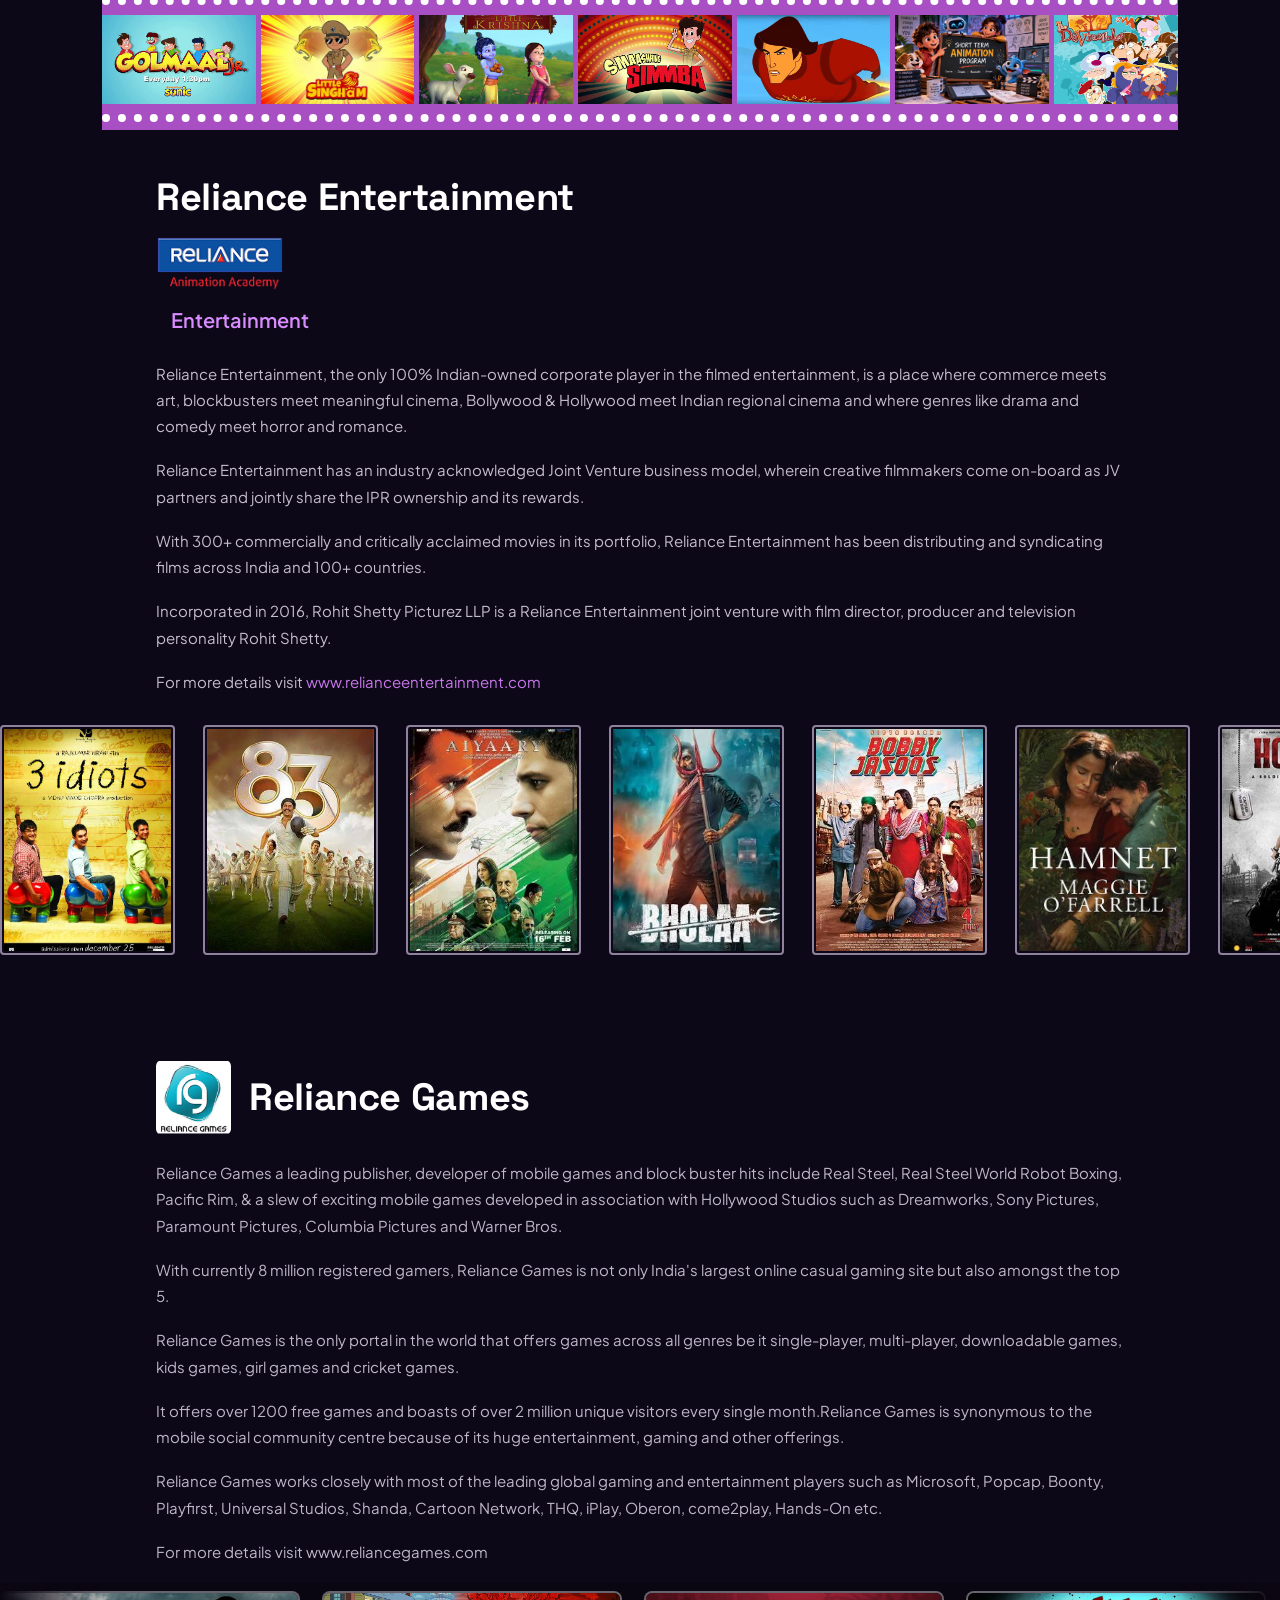
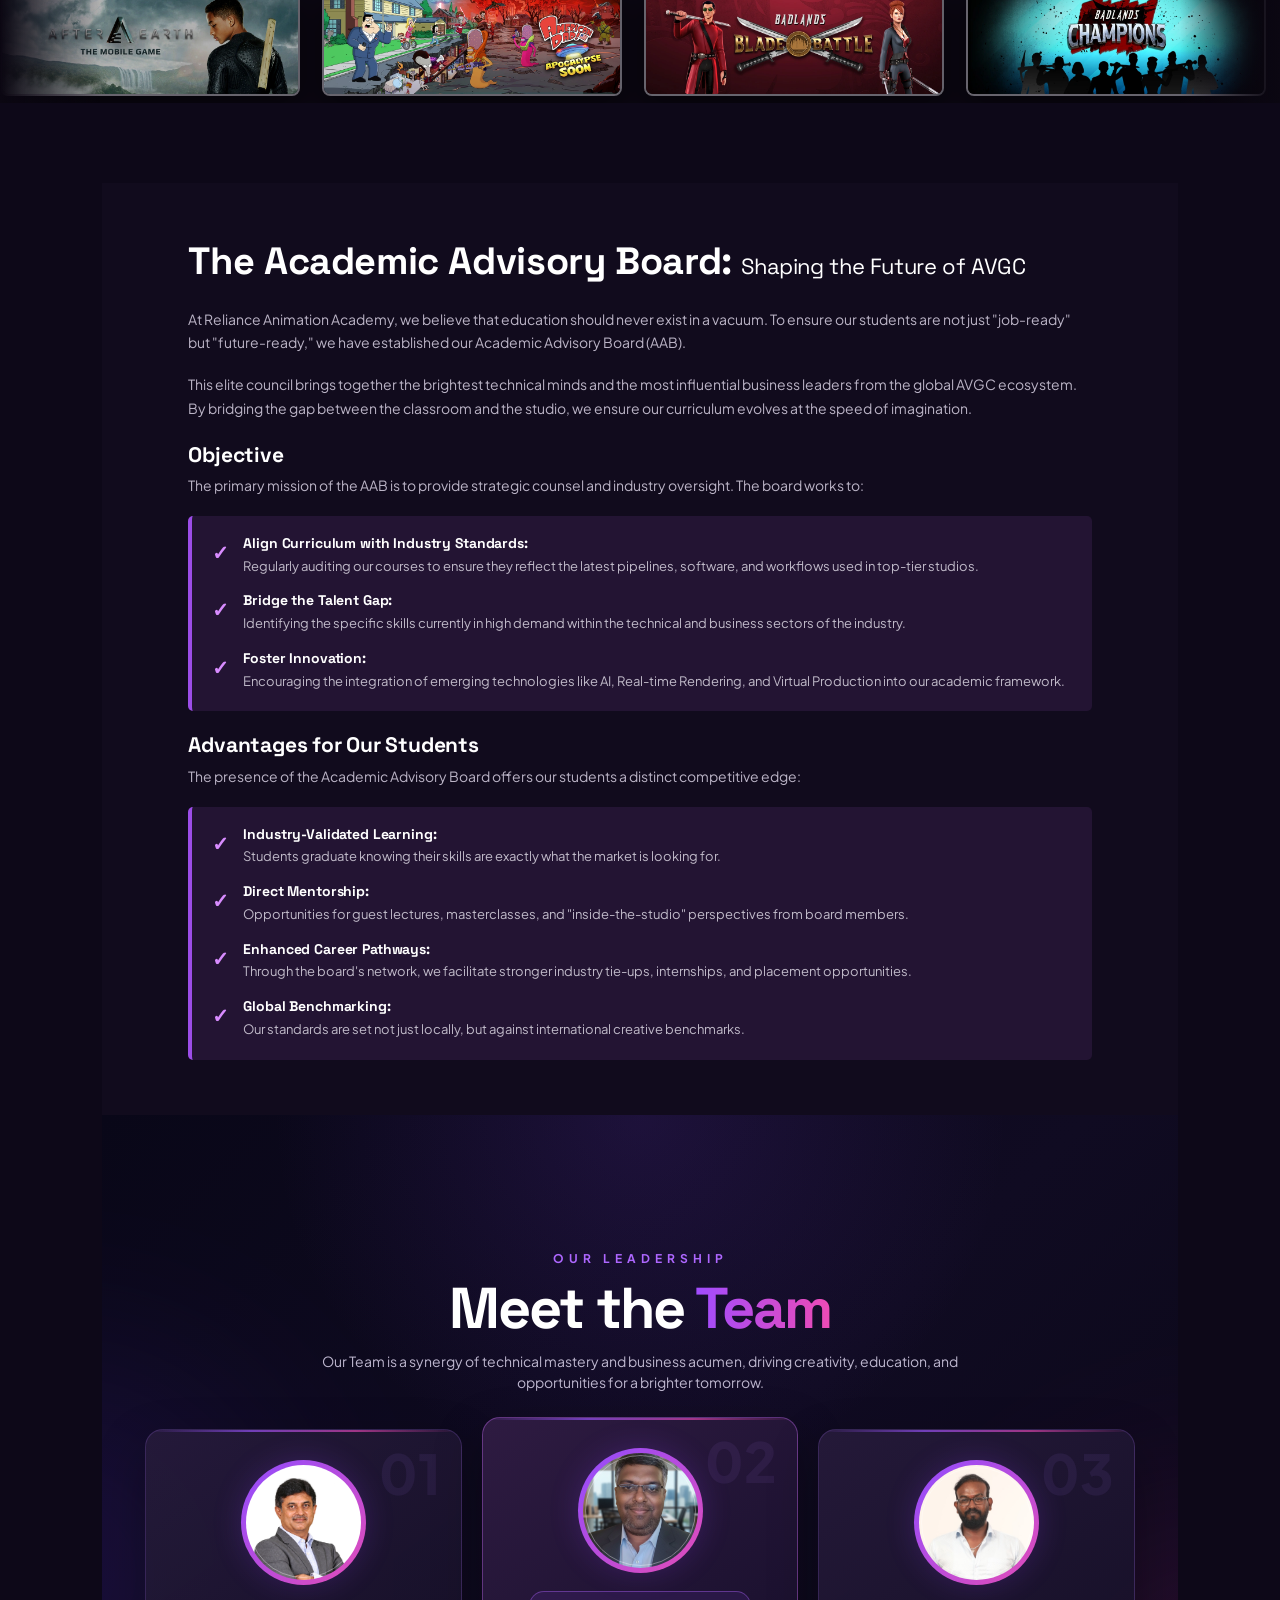
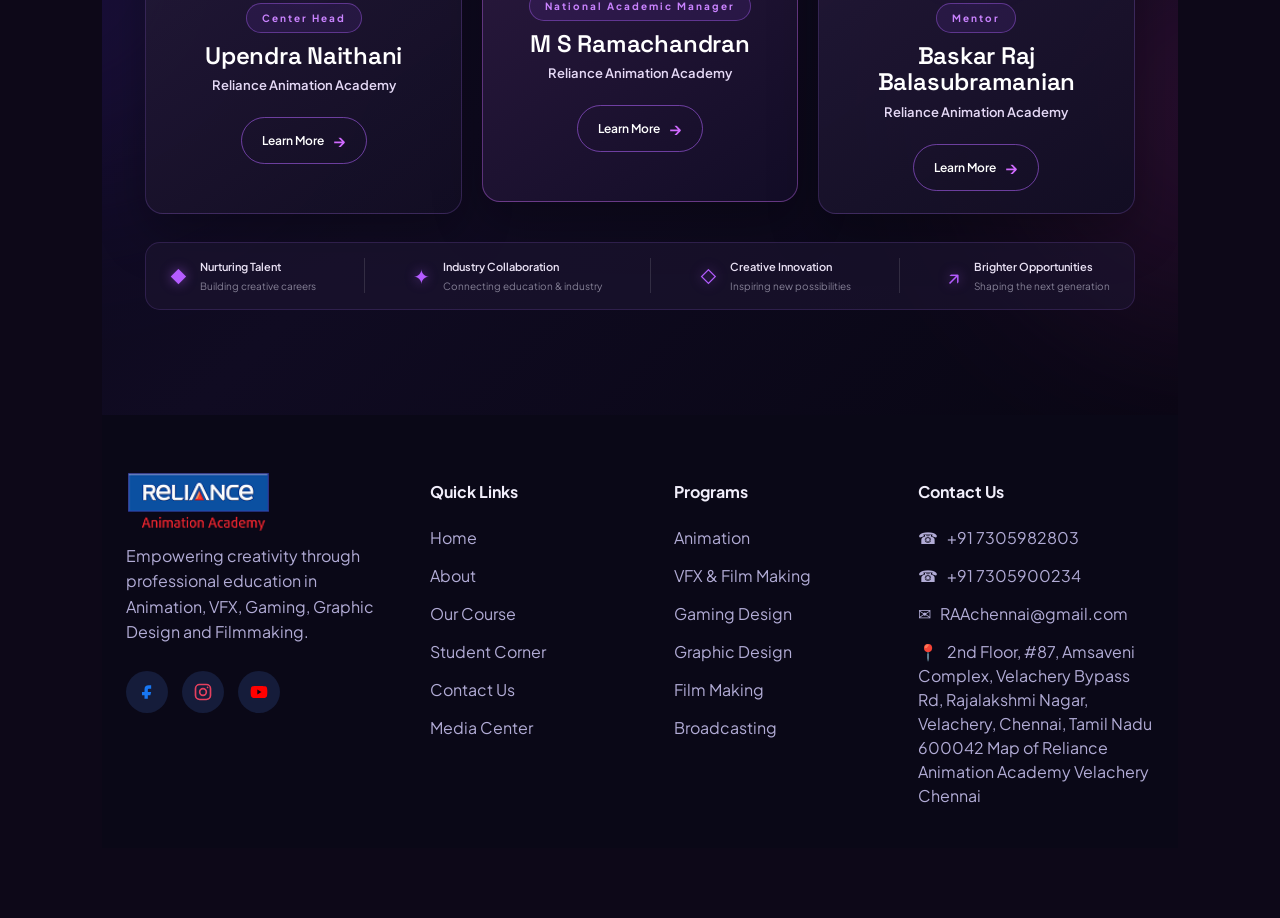
==== commit 47e2f541: ""updted"" ====
--- a/about.html
+++ b/about.html
@@ -84,30 +84,9 @@
 
 
       <a href="studentCorner.html">Student Corner</a>
-
-
-      <div class="nav-dropdown">
-
-        <a href="#" class="dropdown-title">
-          Locate a Centre
-          <span>⌄</span>
-        </a>
-
-        <div class="dropdown-menu">
-
-          <a href="courseCenter.html">
-            <span>Our Centers</span>
-            <b></b>
-          </a>
-
-          <a href="PartnerWithUs.html">
-            <span>Partner With Us</span>
-            <b></b>
-          </a>
-
-        </div>
-
-      </div>
+      <a href="courseCenter.html">Contact Us</a>
+
+
 
 
       <div class="nav-dropdown">
@@ -151,40 +130,7 @@
 
       <!-- CONTACT US -->
 
-      <a href="#footer" class="btn btn-contact">
-
-        <svg
-          class="contact-call-icon"
-          viewBox="0 0 24 24"
-          fill="none"
-          xmlns="http://www.w3.org/2000/svg"
-        >
-
-          <path
-            d="M22 16.92V20A2 2 0 0 1 19.82 22
-            A19.86 19.86 0 0 1 3 5.18
-            A2 2 0 0 1 5 3H8.09
-            A2 2 0 0 1 10.09 4.72
-            L10.45 7.29
-            A2 2 0 0 1 9.88 9.02
-            L8.09 10.91
-            A16 16 0 0 0 13.09 15.91
-            L14.98 14.12
-            A2 2 0 0 1 16.71 13.55
-            L19.28 13.91
-            A2 2 0 0 1 21 15.91
-            L22 16.92Z"
-            stroke="currentColor"
-            stroke-width="2"
-            stroke-linecap="round"
-            stroke-linejoin="round"
-          />
-
-        </svg>
-
-        Contact Us
-
-      </a>
+      
 
 
       <!-- MOBILE MENU -->
@@ -1226,7 +1172,7 @@
       <a href="about.html">About</a>
       <a href="contact">Our Course</a>
       <a href="studentCorner.html">Student Corner</a>
-      <a href="courseCenter.html">Locate a Center</a>
+      <a href="courseCenter.html">Contact Us</a>
       <a href="#contact">Media Center</a>
 
     </div>
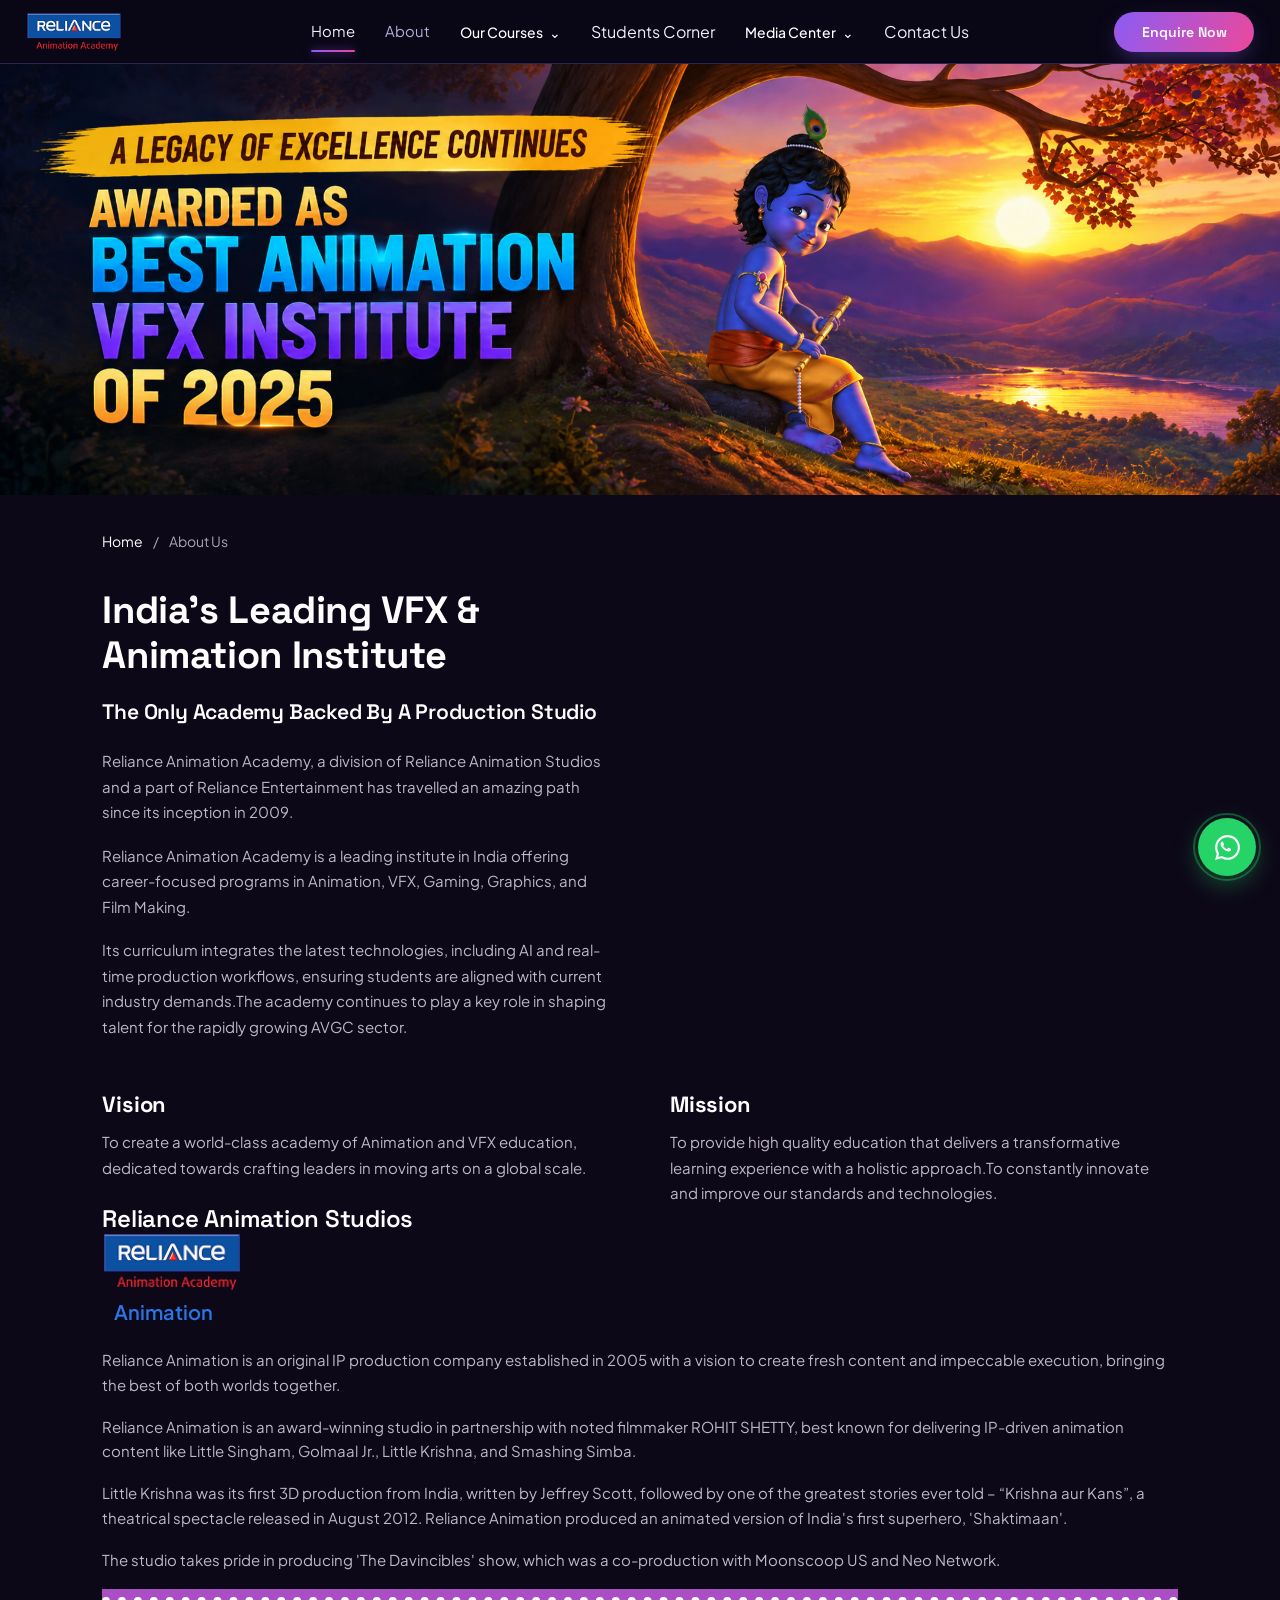
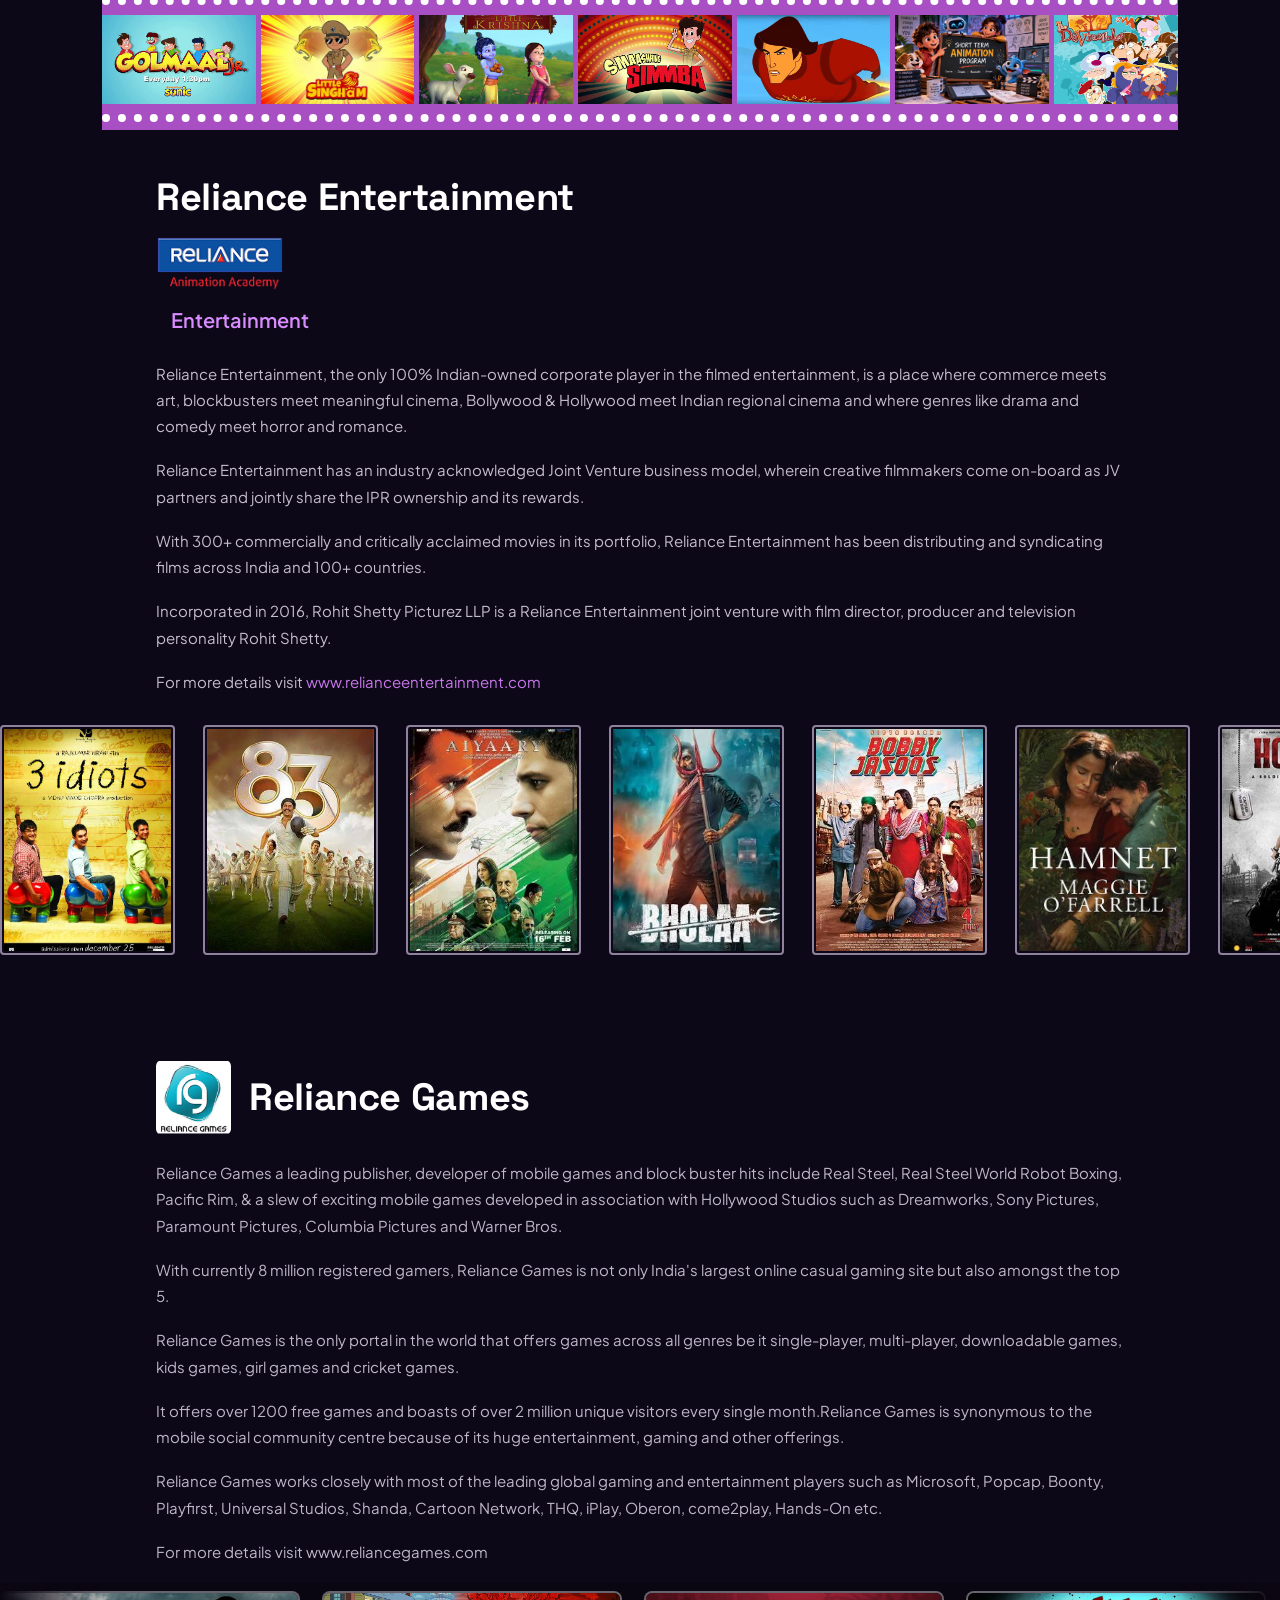
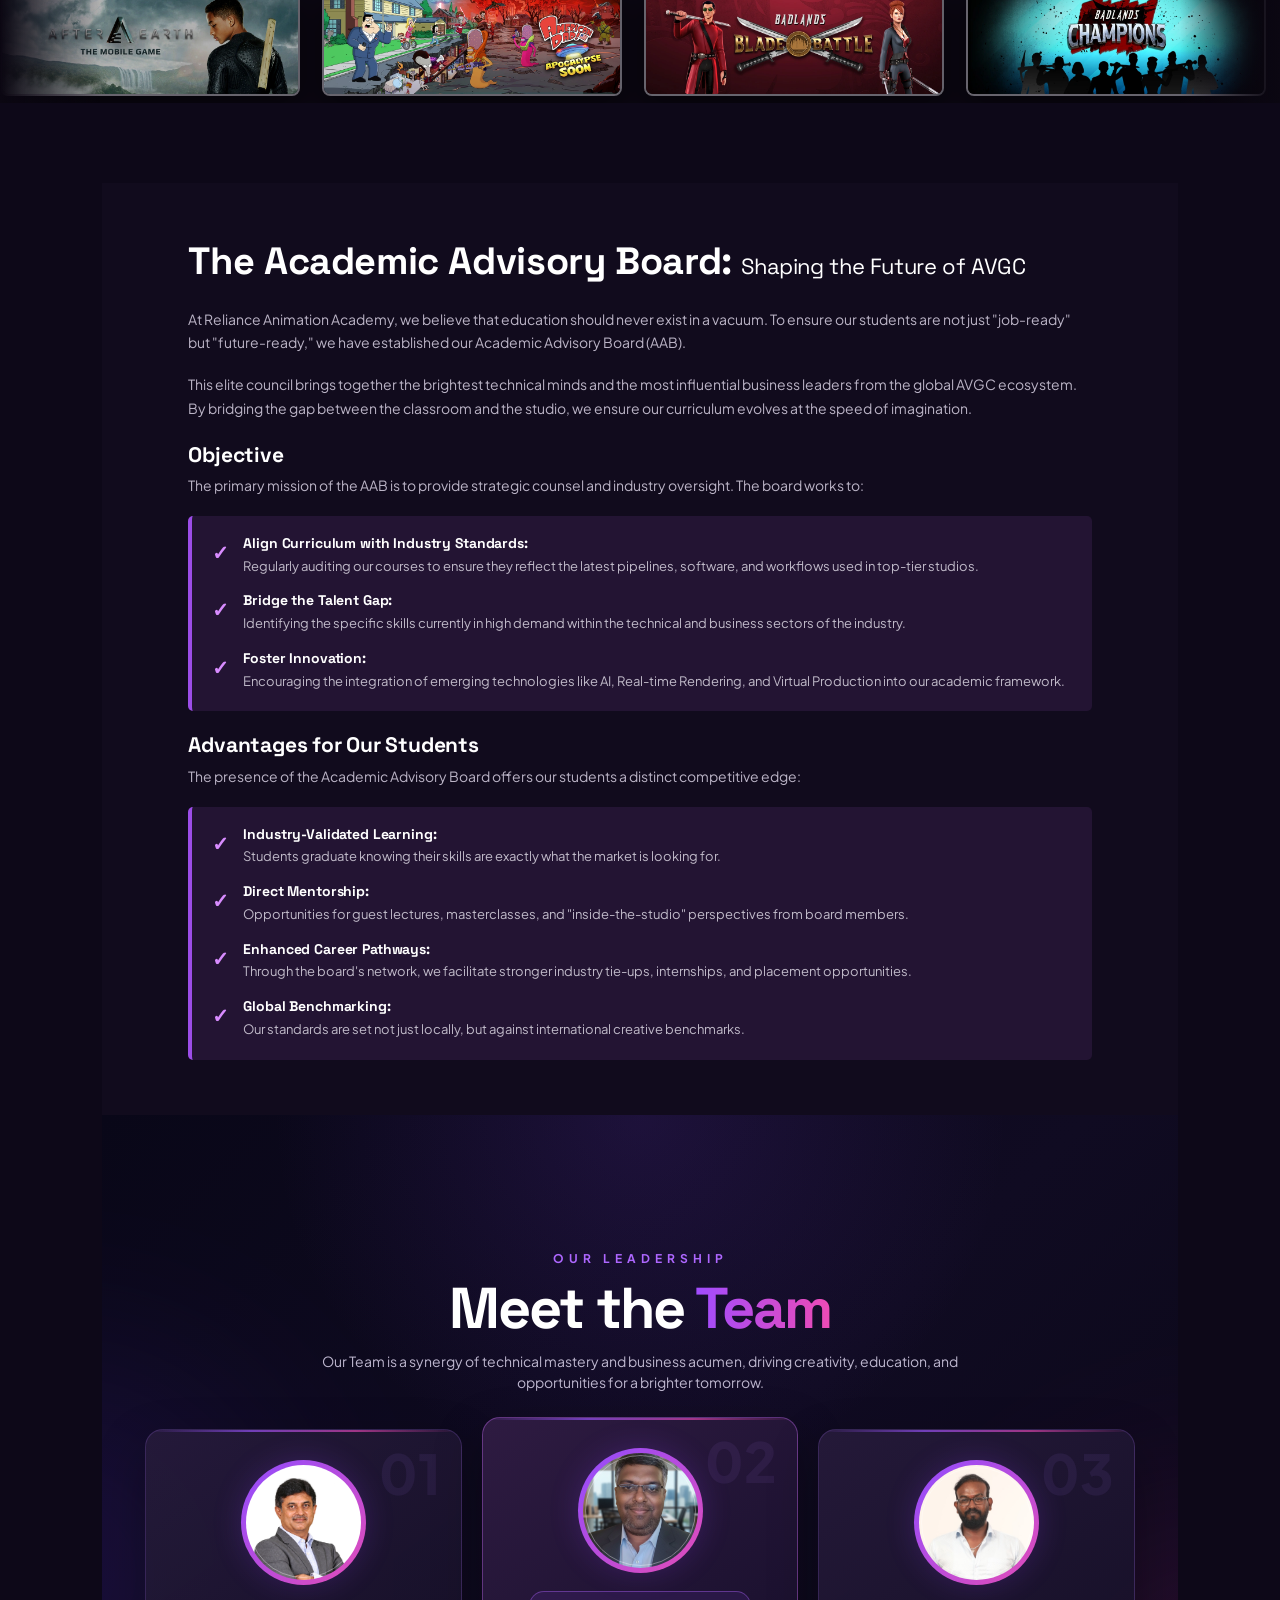
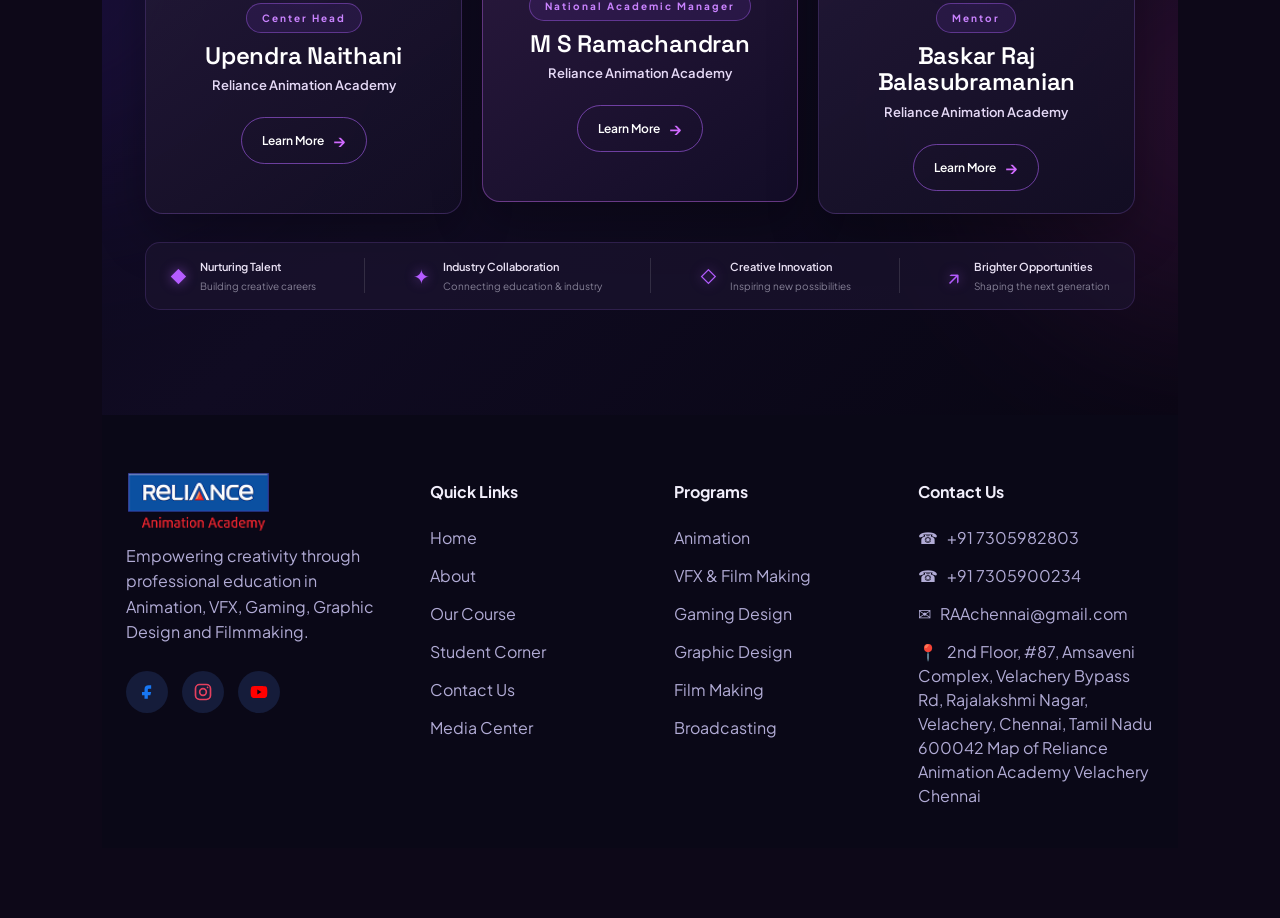
==== commit 46001059: ""update ALL pages"" ====
--- a/about.html
+++ b/about.html
@@ -83,12 +83,7 @@
       </div>
 
 
-      <a href="studentCorner.html">Student Corner</a>
-      <a href="courseCenter.html">Contact Us</a>
-
-
-
-
+      <a href="studentCorner.html">Students Corner</a>
       <div class="nav-dropdown">
 
         <a href="#" class="dropdown-title">
@@ -109,10 +104,13 @@
             <span>Events</span>
             <b></b>
           </a>
-
-        </div>
+          
+
+        </div>
+        
 
       </div>
+      <a href="courseCenter.html">Contact Us</a>
 
     </nav>
 
@@ -154,6 +152,7 @@
 
 </header>
 <img src="public/AboutImg.webp" alt="About-Image"/>
+
 <section class="about-section">
 
     <!-- Breadcrumb -->
@@ -1259,5 +1258,6 @@
     </svg>
 </a>
  <script src="board.js"></script> 
+
 </body>
 </html>
--- a/style.css
+++ b/style.css
@@ -5693,4 +5693,133 @@
 
     }
 
+}
+/* ==========================================================
+   FORM SUCCESS POPUP
+   ========================================================== */
+
+.success-popup-overlay {
+    position: fixed;
+    inset: 0;
+    z-index: 999999;
+
+    display: flex;
+    align-items: center;
+    justify-content: center;
+
+    background: rgba(0, 0, 0, 0.55);
+    backdrop-filter: blur(8px);
+
+    animation: successOverlayIn 0.25s ease;
+}
+
+.success-popup-box {
+    width: min(420px, calc(100% - 40px));
+
+    padding: 38px 30px;
+
+    text-align: center;
+
+    background: #ffffff;
+    border-radius: 24px;
+
+    box-shadow:
+        0 25px 70px rgba(0, 0, 0, 0.25);
+
+    animation: successPopupIn 0.35s ease;
+}
+
+.success-icon {
+    width: 70px;
+    height: 70px;
+
+    margin: 0 auto 20px;
+
+    display: flex;
+    align-items: center;
+    justify-content: center;
+
+    border-radius: 50%;
+
+    background: #16a34a;
+    color: #ffffff;
+
+    font-size: 30px;
+}
+
+.success-popup-box h2 {
+    margin: 0 0 10px;
+
+    font-family: 'Space Grotesk', sans-serif;
+
+    font-size: 28px;
+    font-weight: 700;
+
+    color: #111111;
+}
+
+.success-popup-box p {
+    margin: 0 0 25px;
+
+    font-family: 'Plus Jakarta Sans', sans-serif;
+
+    font-size: 15px;
+    line-height: 1.6;
+
+    color: #666666;
+}
+
+.success-popup-box button {
+    min-width: 110px;
+
+    padding: 12px 24px;
+
+    border: none;
+    border-radius: 10px;
+
+    background: #111111;
+    color: #ffffff;
+
+    font-size: 14px;
+    font-weight: 600;
+
+    cursor: pointer;
+
+    transition: 0.25s ease;
+}
+
+.success-popup-box button:hover {
+    transform: translateY(-2px);
+    background: #333333;
+}
+
+
+/* ==========================================================
+   ANIMATIONS
+   ========================================================== */
+
+@keyframes successOverlayIn {
+
+    from {
+        opacity: 0;
+    }
+
+    to {
+        opacity: 1;
+    }
+
+}
+
+@keyframes successPopupIn {
+
+    from {
+        opacity: 0;
+        transform: translateY(20px) scale(0.95);
+    }
+
+    to {
+        opacity: 1;
+        transform: translateY(0) scale(1);
+    }
+
 }
--- a/about.css
+++ b/about.css
@@ -1474,4 +1474,4 @@
         width: 45px;
     }
 
-}+}
